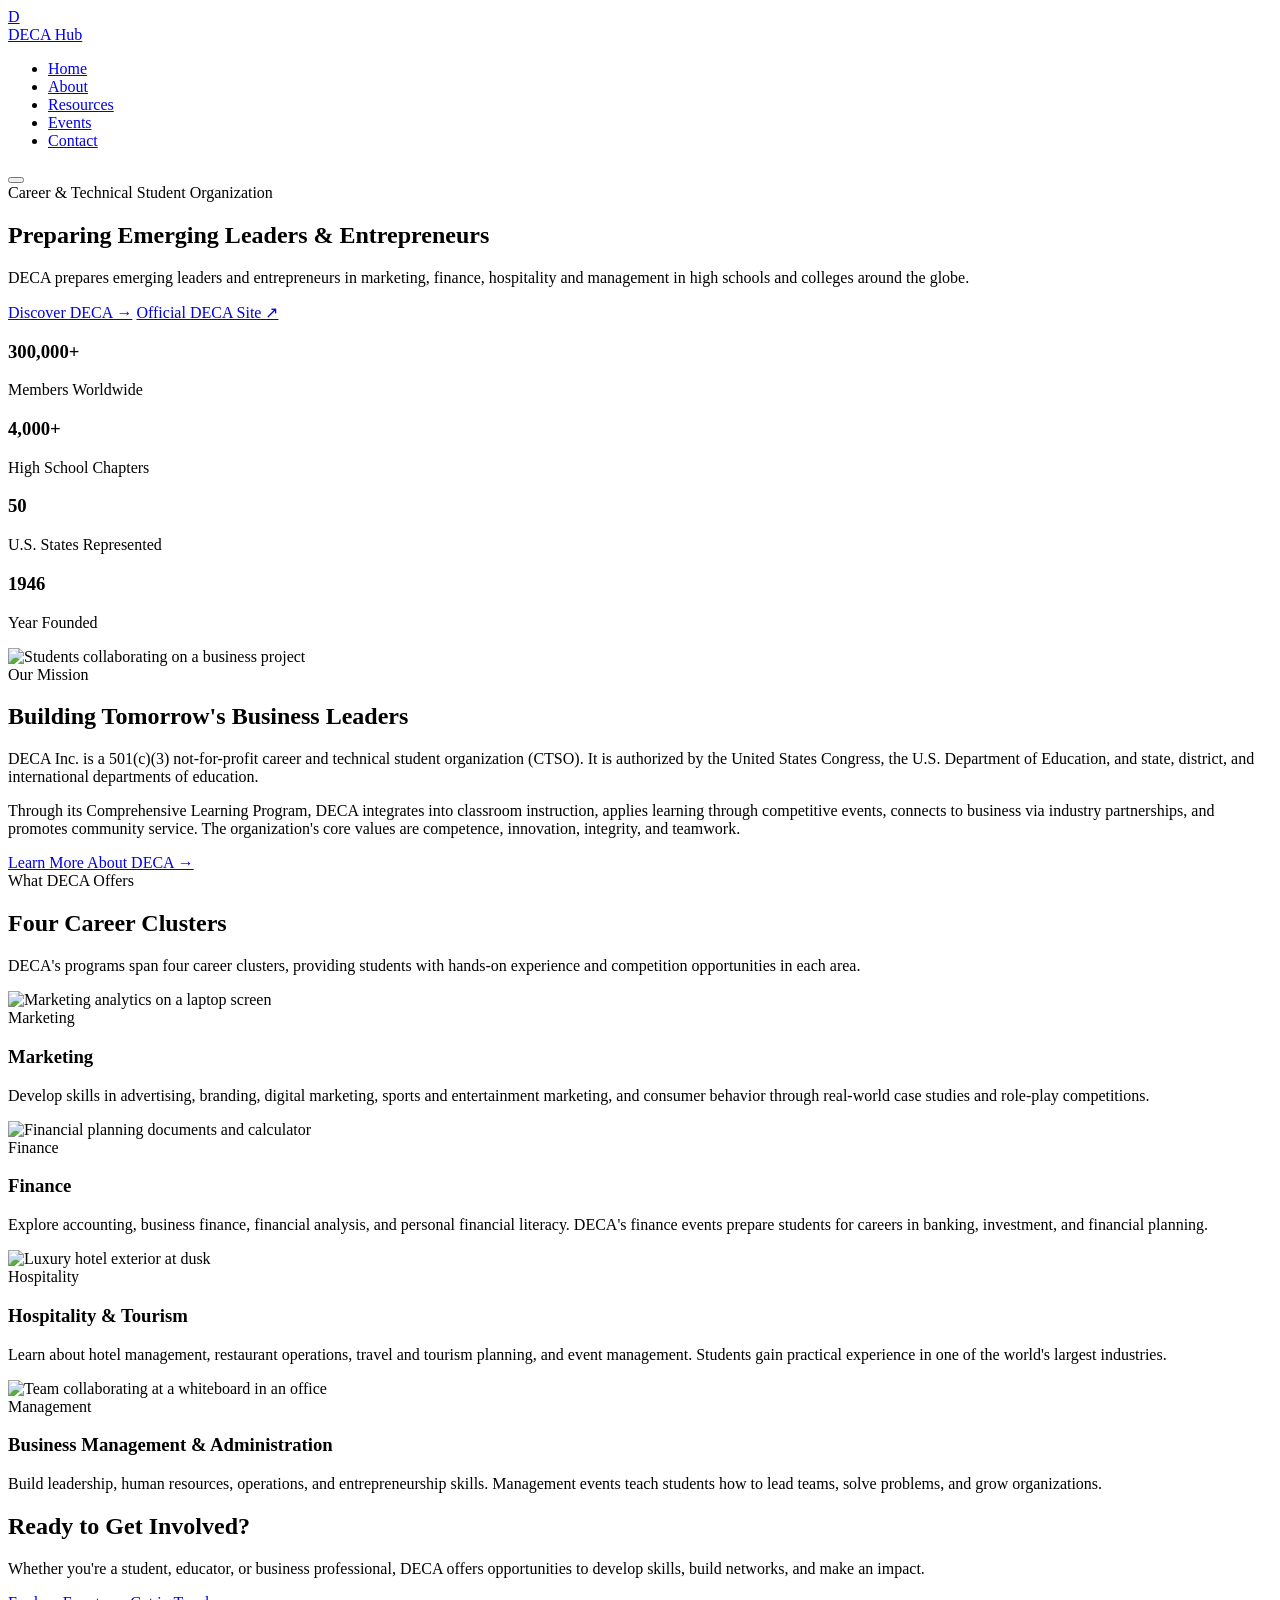
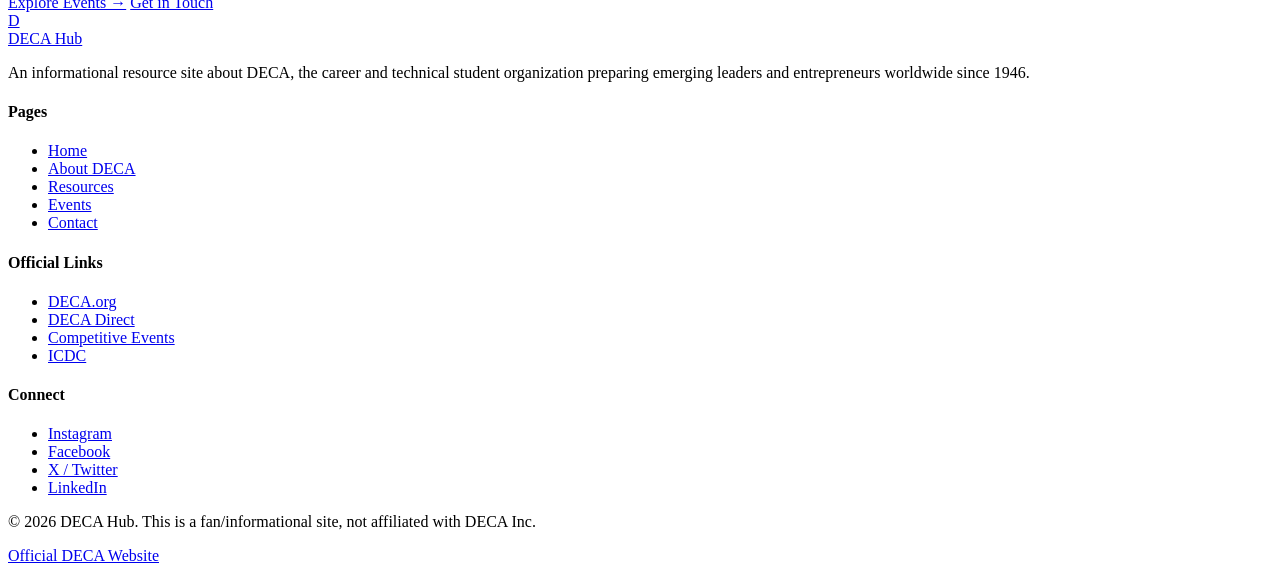
==== index.html @ f46edb09 "Add files via upload" ====
<!DOCTYPE html>
<html lang="en">
<head>
  <meta charset="UTF-8" />
  <meta name="viewport" content="width=device-width, initial-scale=1.0" />
  <title>DECA Hub — Preparing Future Leaders &amp; Entrepreneurs</title>
  <meta name="description" content="DECA prepares emerging leaders and entrepreneurs in marketing, finance, hospitality and management in high schools and colleges around the globe." />
  <link rel="preconnect" href="https://fonts.googleapis.com" />
  <link rel="preconnect" href="https://fonts.gstatic.com" crossorigin />
  <link href="https://fonts.googleapis.com/css2?family=DM+Sans:wght@400;500;600;700&family=DM+Serif+Display&display=swap" rel="stylesheet" />
  <link rel="stylesheet" href="css/style.css" />
</head>
<body>

  <!-- ======== NAVIGATION ======== -->
  <nav class="navbar" role="navigation" aria-label="Main navigation">
    <div class="container">
      <a href="index.html" class="nav-logo" aria-label="DECA Hub Home">
        <div class="diamond"><span>D</span></div>
        DECA Hub
      </a>
      <ul class="nav-links">
        <li><a href="index.html" class="active">Home</a></li>
        <li><a href="about.html">About</a></li>
        <li><a href="resources.html">Resources</a></li>
        <li><a href="events.html">Events</a></li>
        <li><a href="contact.html">Contact</a></li>
      </ul>
      <button class="hamburger" aria-label="Toggle menu" aria-expanded="false">
        <span></span><span></span><span></span>
      </button>
    </div>
  </nav>

  <!-- ======== HERO ======== -->
  <section class="hero">
    <!-- Background image: Business conference / students collaborating -->
    <!-- Source: https://images.unsplash.com/photo-1523580494863-6f3031224c94 — Unsplash, free to use -->
    <div class="hero-bg" style="background-image: url('https://images.unsplash.com/photo-1523580494863-6f3031224c94?auto=format&fit=crop&w=1600&q=80');"></div>
    <div class="hero-overlay"></div>
    <div class="container">
      <div class="hero-content">
        <span class="section-label">Career &amp; Technical Student Organization</span>
        <h1>Preparing Emerging Leaders &amp; Entrepreneurs</h1>
        <p>DECA prepares emerging leaders and entrepreneurs in marketing, finance, hospitality and management in high schools and colleges around the globe.</p>
        <div class="hero-buttons">
          <a href="about.html" class="btn btn-primary">Discover DECA →</a>
          <a href="https://www.deca.org" target="_blank" rel="noopener noreferrer" class="btn btn-outline">Official DECA Site ↗</a>
        </div>
      </div>
    </div>
    <div class="hero-diamond" aria-hidden="true"></div>
  </section>

  <!-- ======== STATS BAR ======== -->
  <section class="stats-bar" aria-label="DECA key statistics">
    <div class="container">
      <div class="stats-grid">
        <div class="stat-item fade-in">
          <h3>300,000+</h3>
          <p>Members Worldwide</p>
        </div>
        <div class="stat-item fade-in">
          <h3>4,000+</h3>
          <p>High School Chapters</p>
        </div>
        <div class="stat-item fade-in">
          <h3>50</h3>
          <p>U.S. States Represented</p>
        </div>
        <div class="stat-item fade-in">
          <h3>1946</h3>
          <p>Year Founded</p>
        </div>
      </div>
    </div>
  </section>

  <!-- ======== MISSION SECTION ======== -->
  <section class="section-padding">
    <div class="container">
      <div class="split-section fade-in">
        <!-- Source: https://images.unsplash.com/photo-1531482615713-2afd69097998 — Unsplash, free to use -->
        <img
          src="https://images.unsplash.com/photo-1531482615713-2afd69097998?auto=format&fit=crop&w=800&q=80"
          alt="Students collaborating on a business project"
          loading="lazy"
        />
        <div class="text-content">
          <span class="section-label">Our Mission</span>
          <h2>Building Tomorrow's Business Leaders</h2>
          <p>DECA Inc. is a 501(c)(3) not-for-profit career and technical student organization (CTSO). It is authorized by the United States Congress, the U.S. Department of Education, and state, district, and international departments of education.</p>
          <p>Through its Comprehensive Learning Program, DECA integrates into classroom instruction, applies learning through competitive events, connects to business via industry partnerships, and promotes community service. The organization's core values are competence, innovation, integrity, and teamwork.</p>
          <a href="about.html" class="btn btn-blue">Learn More About DECA →</a>
        </div>
      </div>
    </div>
  </section>

  <!-- ======== WHAT DECA OFFERS ======== -->
  <section class="section-padding" style="background: var(--off-white);">
    <div class="container">
      <span class="section-label">What DECA Offers</span>
      <h2 class="section-title">Four Career Clusters</h2>
      <p class="section-subtitle">DECA's programs span four career clusters, providing students with hands-on experience and competition opportunities in each area.</p>
      <div class="card-grid cols-2 fade-in">
        <div class="card">
          <!-- Source: https://images.unsplash.com/photo-1460925895917-afdab827c52f — Unsplash, free to use -->
          <img class="card-img" src="https://images.unsplash.com/photo-1460925895917-afdab827c52f?auto=format&fit=crop&w=700&q=80" alt="Marketing analytics on a laptop screen" loading="lazy" />
          <div class="card-body">
            <span class="card-tag">Marketing</span>
            <h3>Marketing</h3>
            <p>Develop skills in advertising, branding, digital marketing, sports and entertainment marketing, and consumer behavior through real-world case studies and role-play competitions.</p>
          </div>
        </div>
        <div class="card">
          <!-- Source: https://images.unsplash.com/photo-1554224155-6726b3ff858f — Unsplash, free to use -->
          <img class="card-img" src="https://images.unsplash.com/photo-1554224155-6726b3ff858f?auto=format&fit=crop&w=700&q=80" alt="Financial planning documents and calculator" loading="lazy" />
          <div class="card-body">
            <span class="card-tag">Finance</span>
            <h3>Finance</h3>
            <p>Explore accounting, business finance, financial analysis, and personal financial literacy. DECA's finance events prepare students for careers in banking, investment, and financial planning.</p>
          </div>
        </div>
        <div class="card">
          <!-- Source: https://images.unsplash.com/photo-1566073771259-6a8506099945 — Unsplash, free to use -->
          <img class="card-img" src="https://images.unsplash.com/photo-1566073771259-6a8506099945?auto=format&fit=crop&w=700&q=80" alt="Luxury hotel exterior at dusk" loading="lazy" />
          <div class="card-body">
            <span class="card-tag">Hospitality</span>
            <h3>Hospitality &amp; Tourism</h3>
            <p>Learn about hotel management, restaurant operations, travel and tourism planning, and event management. Students gain practical experience in one of the world's largest industries.</p>
          </div>
        </div>
        <div class="card">
          <!-- Source: https://images.unsplash.com/photo-1552664730-d307ca884978 — Unsplash, free to use -->
          <img class="card-img" src="https://images.unsplash.com/photo-1552664730-d307ca884978?auto=format&fit=crop&w=700&q=80" alt="Team collaborating at a whiteboard in an office" loading="lazy" />
          <div class="card-body">
            <span class="card-tag">Management</span>
            <h3>Business Management &amp; Administration</h3>
            <p>Build leadership, human resources, operations, and entrepreneurship skills. Management events teach students how to lead teams, solve problems, and grow organizations.</p>
          </div>
        </div>
      </div>
    </div>
  </section>

  <!-- ======== CTA ======== -->
  <section class="cta-section section-padding">
    <div class="container">
      <h2>Ready to Get Involved?</h2>
      <p>Whether you're a student, educator, or business professional, DECA offers opportunities to develop skills, build networks, and make an impact.</p>
      <div class="hero-buttons" style="justify-content: center;">
        <a href="events.html" class="btn btn-primary">Explore Events →</a>
        <a href="contact.html" class="btn btn-outline">Get in Touch</a>
      </div>
    </div>
  </section>

  <!-- ======== FOOTER ======== -->
  <footer class="footer">
    <div class="container">
      <div class="footer-grid">
        <div class="footer-brand">
          <a href="index.html" class="nav-logo">
            <div class="diamond"><span>D</span></div>
            DECA Hub
          </a>
          <p>An informational resource site about DECA, the career and technical student organization preparing emerging leaders and entrepreneurs worldwide since 1946.</p>
        </div>
        <div>
          <h4>Pages</h4>
          <ul>
            <li><a href="index.html">Home</a></li>
            <li><a href="about.html">About DECA</a></li>
            <li><a href="resources.html">Resources</a></li>
            <li><a href="events.html">Events</a></li>
            <li><a href="contact.html">Contact</a></li>
          </ul>
        </div>
        <div>
          <h4>Official Links</h4>
          <ul>
            <li><a href="https://www.deca.org" target="_blank" rel="noopener noreferrer">DECA.org</a></li>
            <li><a href="https://www.decadirect.org" target="_blank" rel="noopener noreferrer">DECA Direct</a></li>
            <li><a href="https://www.deca.org/compete" target="_blank" rel="noopener noreferrer">Competitive Events</a></li>
            <li><a href="https://www.deca.org/conferences/icdc" target="_blank" rel="noopener noreferrer">ICDC</a></li>
          </ul>
        </div>
        <div>
          <h4>Connect</h4>
          <ul>
            <li><a href="https://www.instagram.com/decainc/" target="_blank" rel="noopener noreferrer">Instagram</a></li>
            <li><a href="https://www.facebook.com/decainc" target="_blank" rel="noopener noreferrer">Facebook</a></li>
            <li><a href="https://twitter.com/DECAInc" target="_blank" rel="noopener noreferrer">X / Twitter</a></li>
            <li><a href="https://www.linkedin.com/company/deca-inc-/" target="_blank" rel="noopener noreferrer">LinkedIn</a></li>
          </ul>
        </div>
      </div>
      <div class="footer-bottom">
        <p>&copy; 2026 DECA Hub. This is a fan/informational site, not affiliated with DECA Inc.</p>
        <div class="footer-bottom-links">
          <a href="https://www.deca.org" target="_blank" rel="noopener noreferrer">Official DECA Website</a>
        </div>
      </div>
    </div>
  </footer>

  <script src="js/main.js"></script>
</body>
</html>
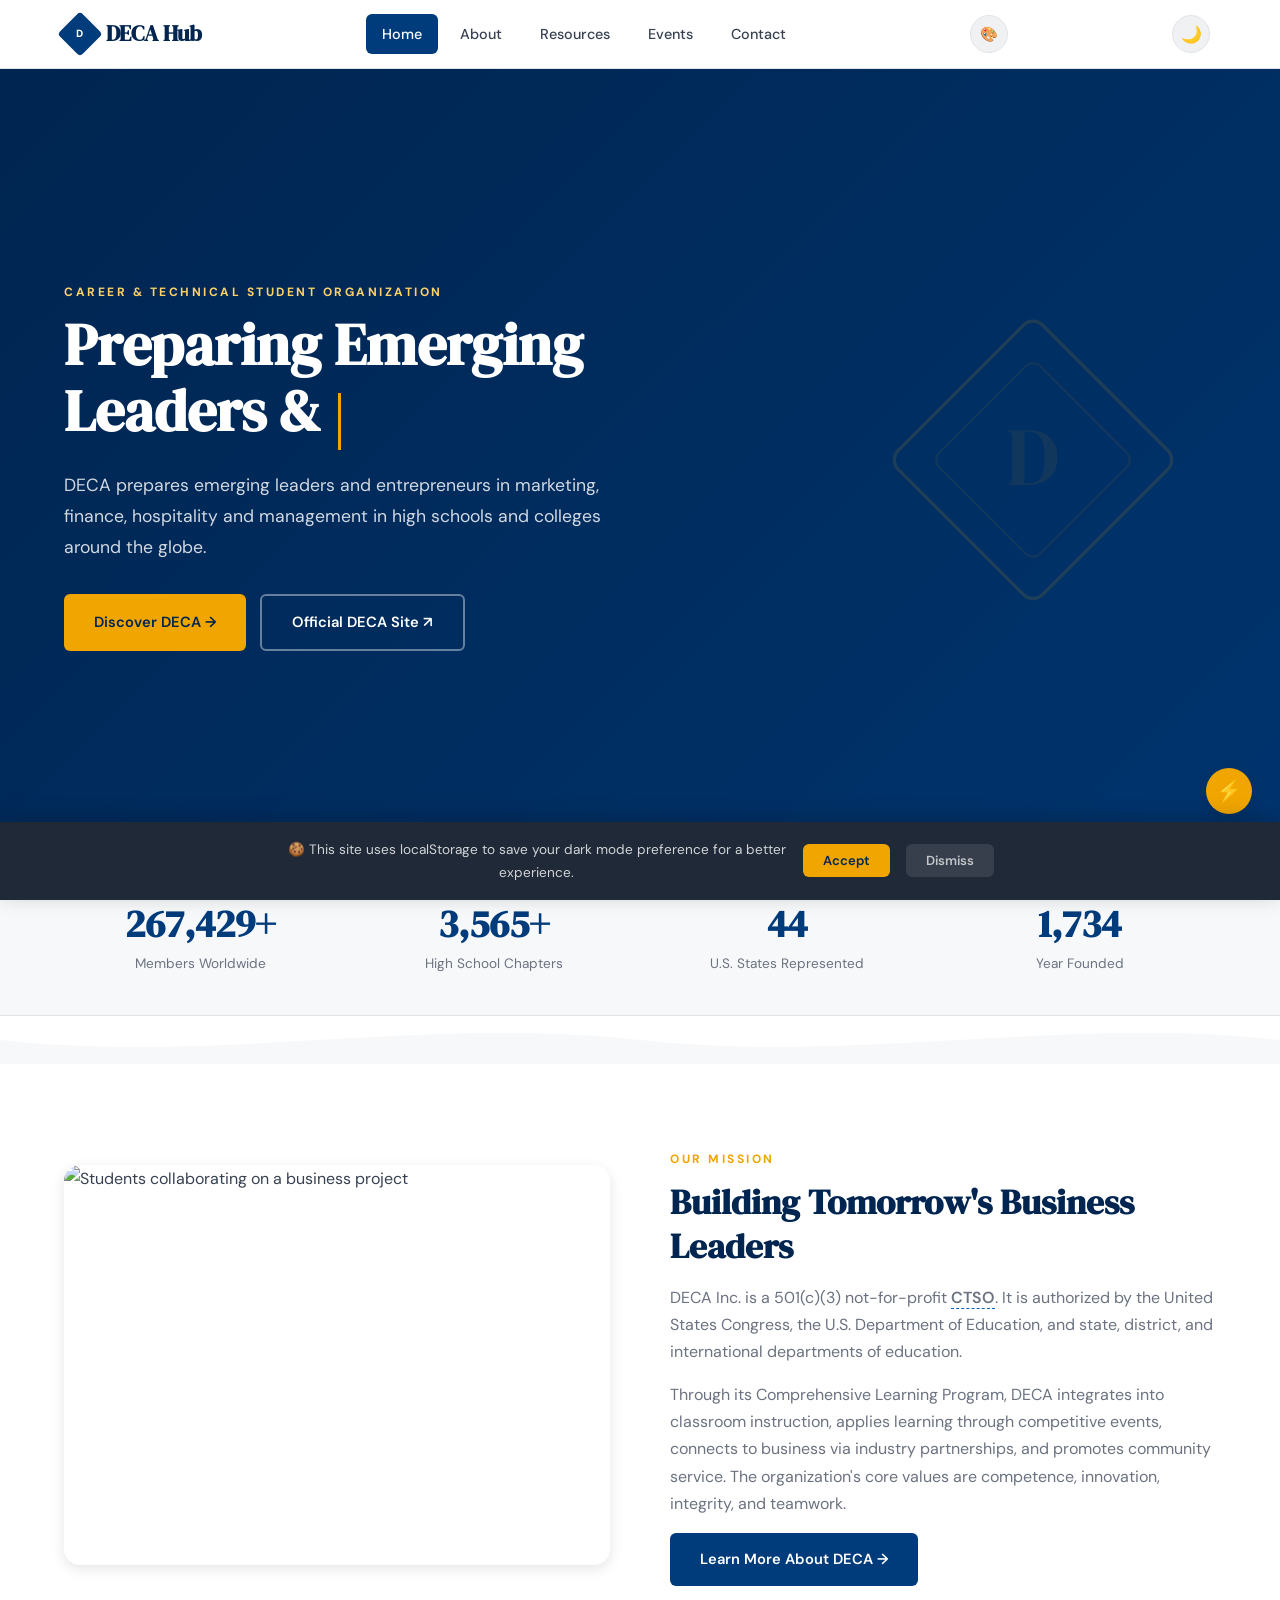
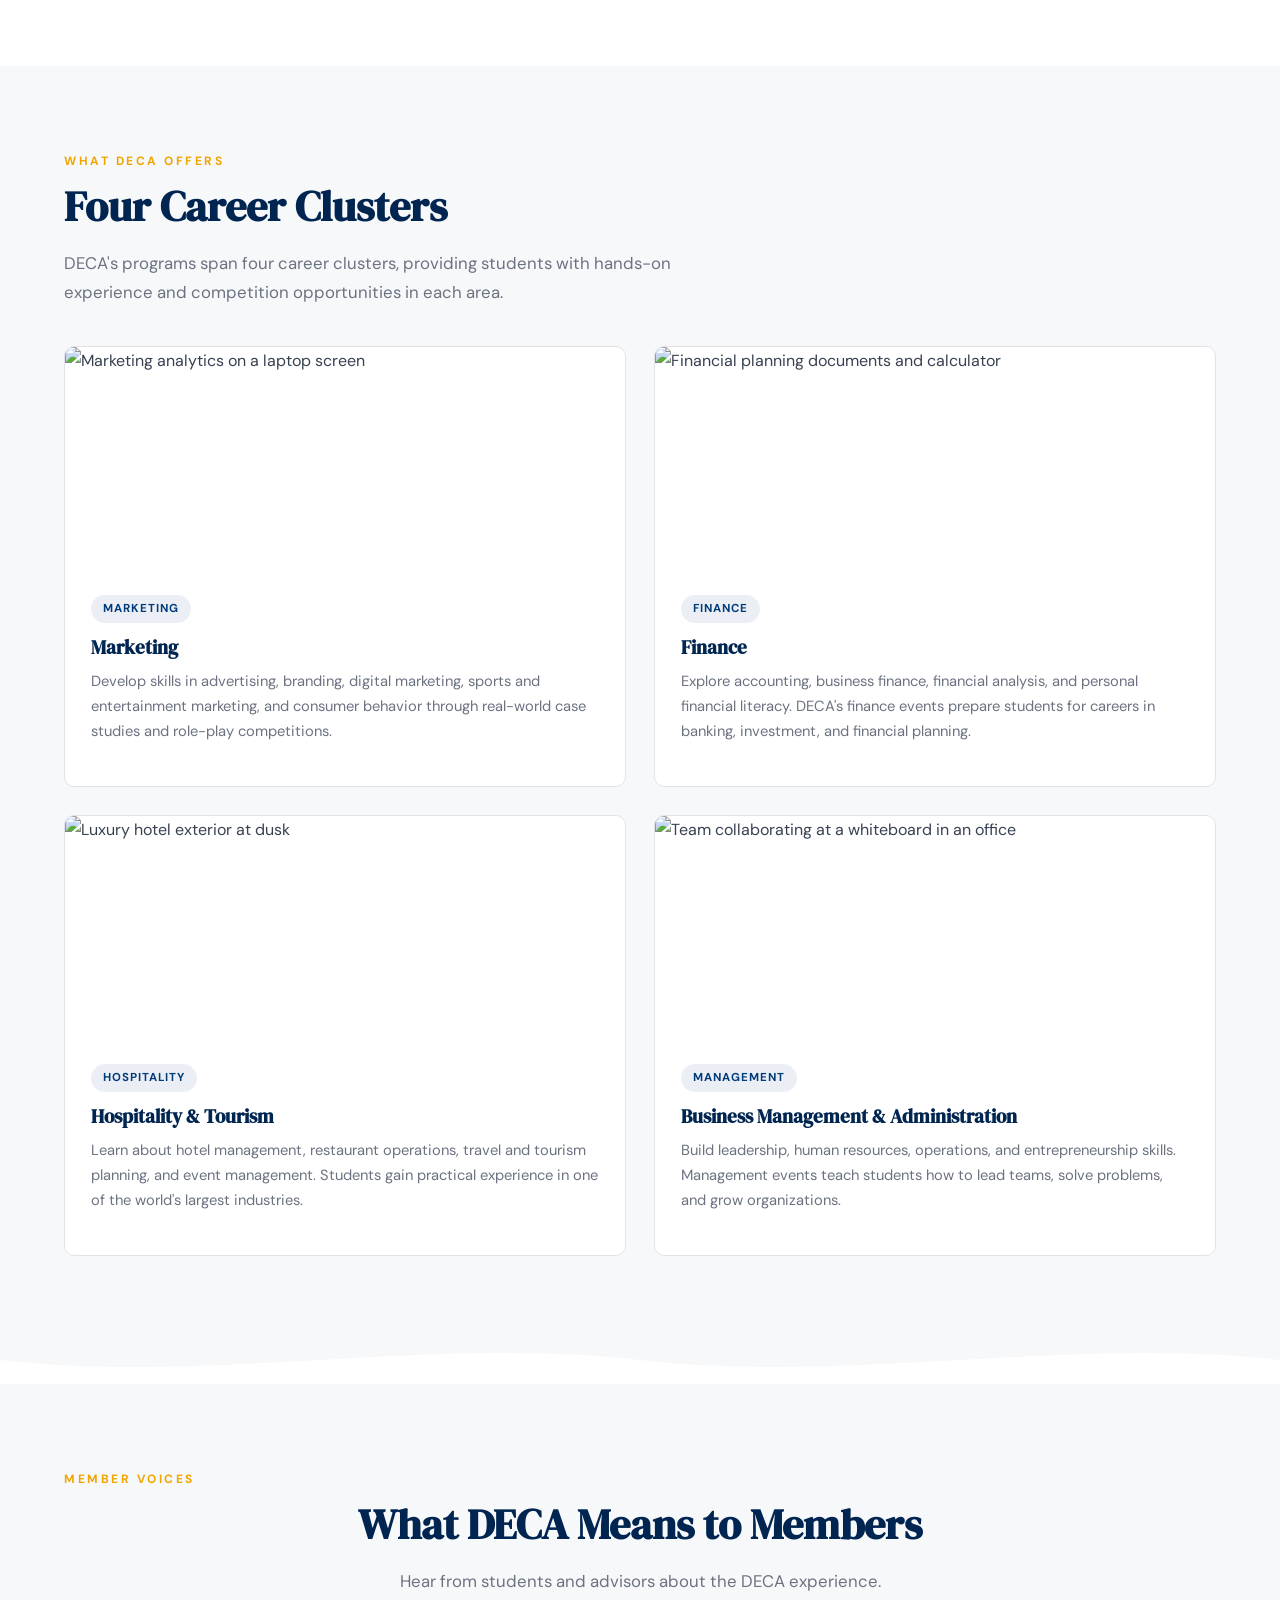
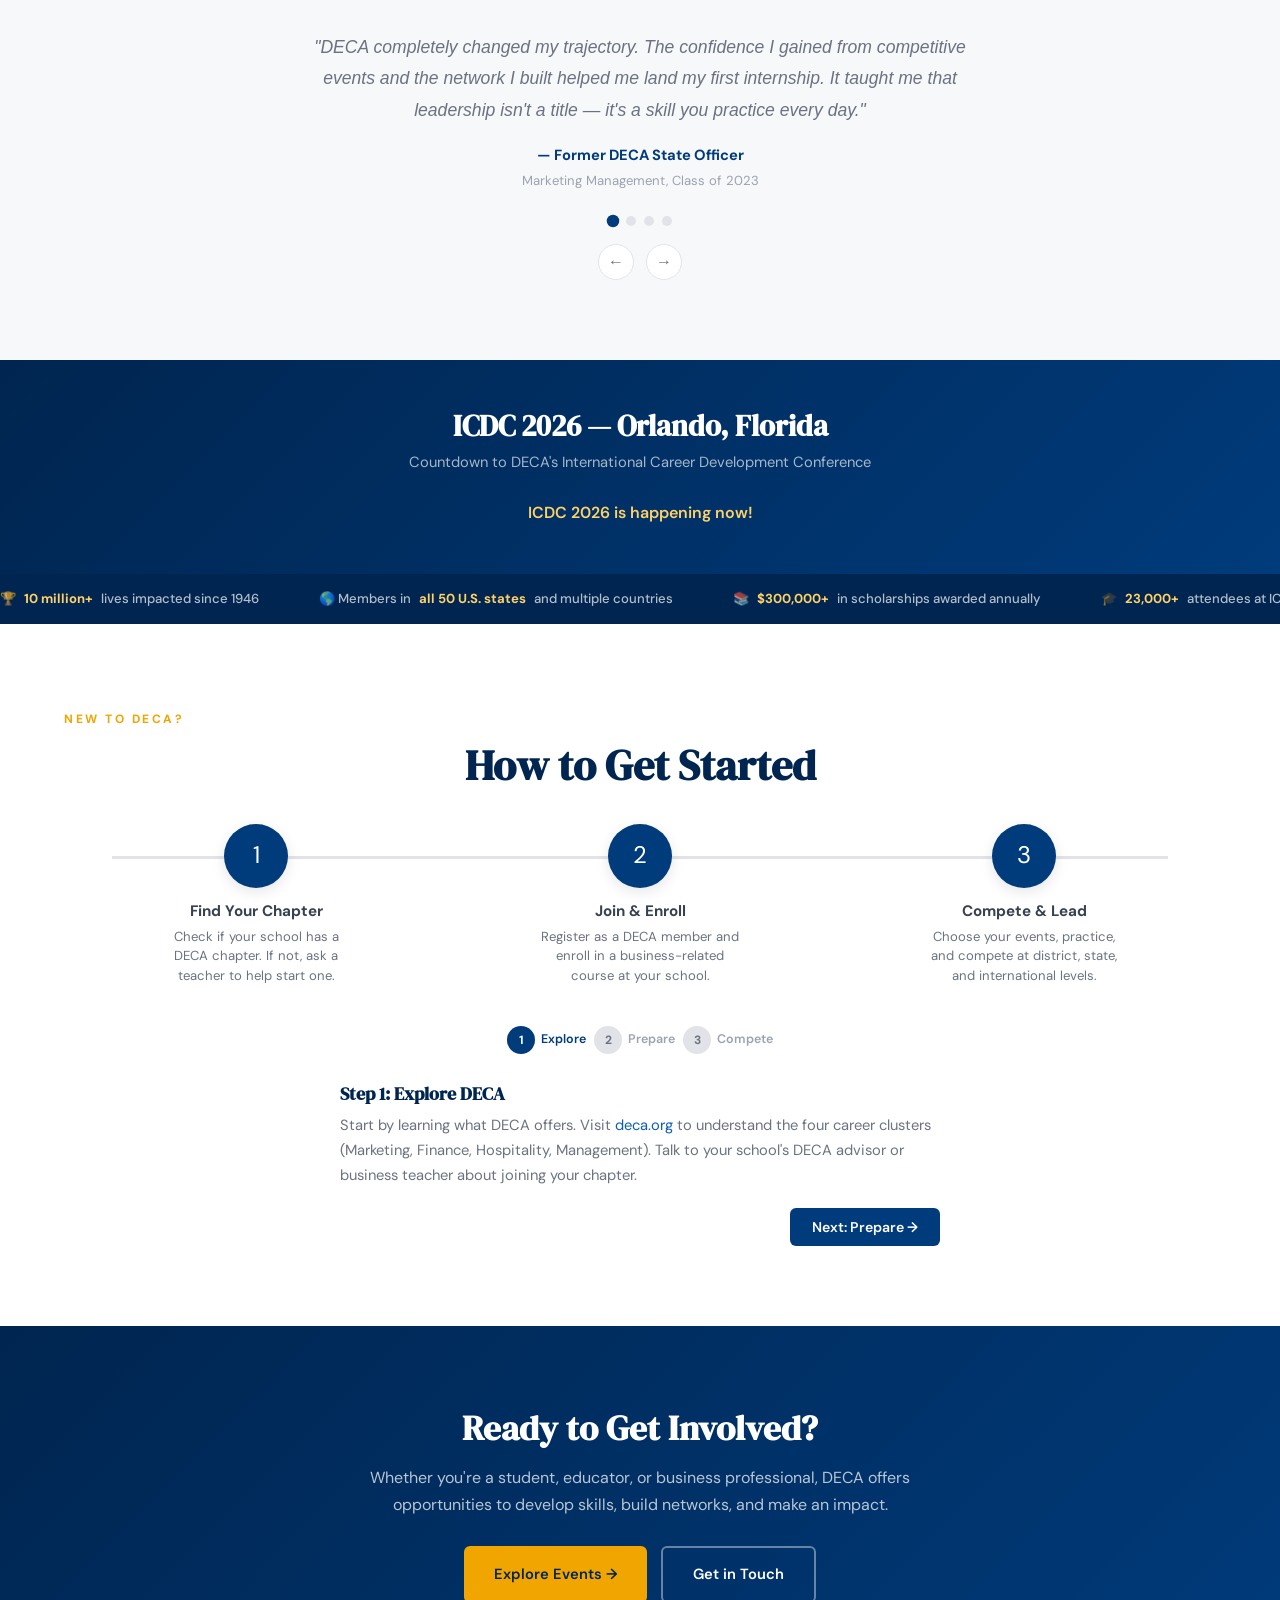
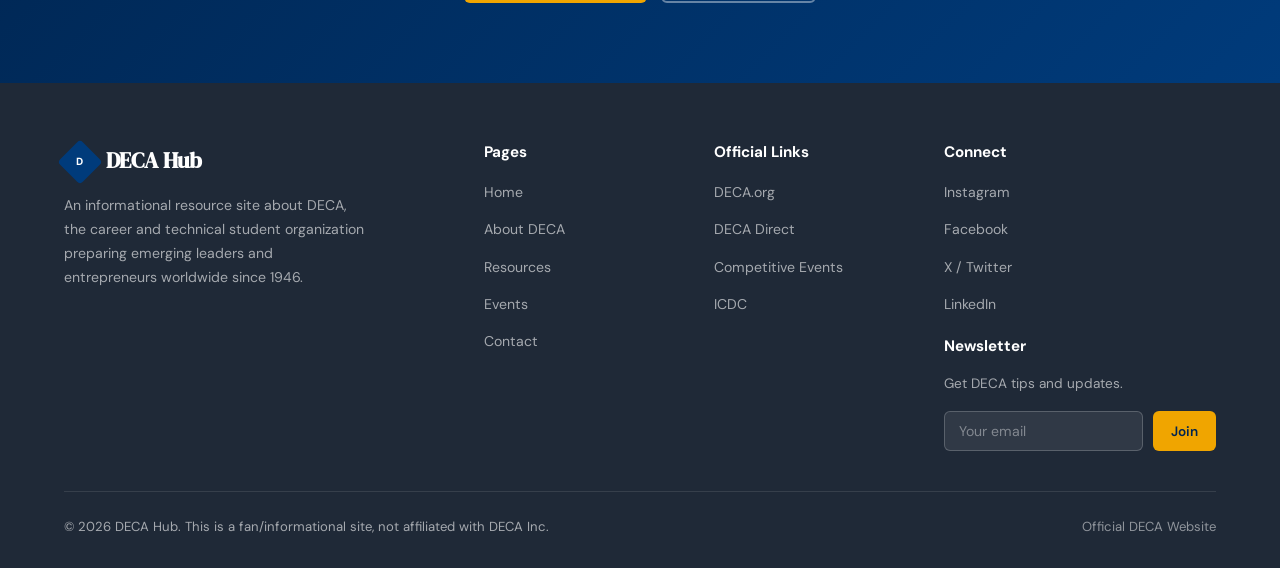
==== commit c36f6aae: "Add files via upload" ====
--- a/index.html
+++ b/index.html
@@ -5,12 +5,29 @@
   <meta name="viewport" content="width=device-width, initial-scale=1.0" />
   <title>DECA Hub — Preparing Future Leaders &amp; Entrepreneurs</title>
   <meta name="description" content="DECA prepares emerging leaders and entrepreneurs in marketing, finance, hospitality and management in high schools and colleges around the globe." />
+  <meta property="og:title" content="DECA Hub — Preparing Future Leaders &amp; Entrepreneurs" />
+  <meta property="og:description" content="DECA prepares emerging leaders and entrepreneurs in marketing, finance, hospitality and management worldwide." />
+  <meta property="og:image" content="https://images.unsplash.com/photo-1523580494863-6f3031224c94?auto=format&fit=crop&w=1200&q=80" />
+  <meta property="og:type" content="website" />
+  <meta name="twitter:card" content="summary_large_image" />
+  <link rel="icon" type="image/svg+xml" href="favicon.svg" />
   <link rel="preconnect" href="https://fonts.googleapis.com" />
+  <link rel="icon" type="image/svg+xml" href="favicon.svg" />
   <link rel="preconnect" href="https://fonts.gstatic.com" crossorigin />
   <link href="https://fonts.googleapis.com/css2?family=DM+Sans:wght@400;500;600;700&family=DM+Serif+Display&display=swap" rel="stylesheet" />
-  <link rel="stylesheet" href="css/style.css" />
+  <link rel="stylesheet" href="style.css" />
 </head>
 <body>
+
+  <!-- Skip Navigation -->
+  <a href="#main-content" class="skip-nav">Skip to main content</a>
+
+  <!-- Page Loader -->
+  <div class="page-loader" aria-hidden="true"><div class="loader-diamond"></div></div>
+
+  <!-- Scroll Progress Bar -->
+  <div class="scroll-progress" aria-hidden="true"></div>
+
 
   <!-- ======== NAVIGATION ======== -->
   <nav class="navbar" role="navigation" aria-label="Main navigation">
@@ -26,6 +43,17 @@
         <li><a href="events.html">Events</a></li>
         <li><a href="contact.html">Contact</a></li>
       </ul>
+      <div class="theme-picker">
+        <button class="theme-picker-toggle" aria-label="Change accent color">🎨</button>
+        <div class="theme-picker-menu">
+          <button class="theme-swatch active" data-color="blue" style="background:#003B7B;" aria-label="Blue theme"></button>
+          <button class="theme-swatch" data-color="teal" style="background:#0D6D6E;" aria-label="Teal theme"></button>
+          <button class="theme-swatch" data-color="purple" style="background:#5B21B6;" aria-label="Purple theme"></button>
+          <button class="theme-swatch" data-color="red" style="background:#991B1B;" aria-label="Red theme"></button>
+          <button class="theme-swatch" data-color="green" style="background:#166534;" aria-label="Green theme"></button>
+        </div>
+      </div>
+      <button class="dark-toggle" aria-label="Toggle dark mode">🌙</button>
       <button class="hamburger" aria-label="Toggle menu" aria-expanded="false">
         <span></span><span></span><span></span>
       </button>
@@ -33,7 +61,7 @@
   </nav>
 
   <!-- ======== HERO ======== -->
-  <section class="hero">
+  <section class="hero parallax page-transition" id="main-content">
     <!-- Background image: Business conference / students collaborating -->
     <!-- Source: https://images.unsplash.com/photo-1523580494863-6f3031224c94 — Unsplash, free to use -->
     <div class="hero-bg" style="background-image: url('https://images.unsplash.com/photo-1523580494863-6f3031224c94?auto=format&fit=crop&w=1600&q=80');"></div>
@@ -41,7 +69,7 @@
     <div class="container">
       <div class="hero-content">
         <span class="section-label">Career &amp; Technical Student Organization</span>
-        <h1>Preparing Emerging Leaders &amp; Entrepreneurs</h1>
+        <h1><span class="typing-text" data-text="Preparing Emerging Leaders &amp; Entrepreneurs" style="visibility:hidden;">Preparing Emerging Leaders &amp; Entrepreneurs</span><span class="typing-cursor"></span></h1>
         <p>DECA prepares emerging leaders and entrepreneurs in marketing, finance, hospitality and management in high schools and colleges around the globe.</p>
         <div class="hero-buttons">
           <a href="about.html" class="btn btn-primary">Discover DECA →</a>
@@ -49,7 +77,13 @@
         </div>
       </div>
     </div>
-    <div class="hero-diamond" aria-hidden="true"></div>
+    <div class="hero-diamond-svg" aria-hidden="true">
+      <svg viewBox="0 0 200 200" xmlns="http://www.w3.org/2000/svg">
+        <rect class="diamond-outer" x="40" y="40" width="120" height="120" rx="8" transform="rotate(45 100 100)" />
+        <rect class="diamond-inner" x="58" y="58" width="84" height="84" rx="6" transform="rotate(45 100 100)" />
+        <text class="diamond-text" x="100" y="115" text-anchor="middle">D</text>
+      </svg>
+    </div>
   </section>
 
   <!-- ======== STATS BAR ======== -->
@@ -76,8 +110,13 @@
     </div>
   </section>
 
+  <!-- Wave Divider -->
+  <div class="wave-divider" aria-hidden="true">
+    <svg viewBox="0 0 1200 48" preserveAspectRatio="none"><path d="M0,24 C200,48 400,0 600,24 C800,48 1000,0 1200,24 L1200,48 L0,48 Z"></path></svg>
+  </div>
+
   <!-- ======== MISSION SECTION ======== -->
-  <section class="section-padding">
+  <section class="section-padding" id="mission-section">
     <div class="container">
       <div class="split-section fade-in">
         <!-- Source: https://images.unsplash.com/photo-1531482615713-2afd69097998 — Unsplash, free to use -->
@@ -89,7 +128,7 @@
         <div class="text-content">
           <span class="section-label">Our Mission</span>
           <h2>Building Tomorrow's Business Leaders</h2>
-          <p>DECA Inc. is a 501(c)(3) not-for-profit career and technical student organization (CTSO). It is authorized by the United States Congress, the U.S. Department of Education, and state, district, and international departments of education.</p>
+          <p>DECA Inc. is a 501(c)(3) not-for-profit <span class="tooltip-trigger">CTSO<span class="tooltip-box">Career and Technical Student Organization — a national student group focused on career-readiness education</span></span>. It is authorized by the United States Congress, the U.S. Department of Education, and state, district, and international departments of education.</p>
           <p>Through its Comprehensive Learning Program, DECA integrates into classroom instruction, applies learning through competitive events, connects to business via industry partnerships, and promotes community service. The organization's core values are competence, innovation, integrity, and teamwork.</p>
           <a href="about.html" class="btn btn-blue">Learn More About DECA →</a>
         </div>
@@ -98,15 +137,15 @@
   </section>
 
   <!-- ======== WHAT DECA OFFERS ======== -->
-  <section class="section-padding" style="background: var(--off-white);">
+  <section class="section-padding" style="background: var(--off-white);" id="clusters-section">
     <div class="container">
       <span class="section-label">What DECA Offers</span>
       <h2 class="section-title">Four Career Clusters</h2>
       <p class="section-subtitle">DECA's programs span four career clusters, providing students with hands-on experience and competition opportunities in each area.</p>
-      <div class="card-grid cols-2 fade-in">
+      <div class="card-grid cols-2 fade-in stagger-in">
         <div class="card">
           <!-- Source: https://images.unsplash.com/photo-1460925895917-afdab827c52f — Unsplash, free to use -->
-          <img class="card-img" src="https://images.unsplash.com/photo-1460925895917-afdab827c52f?auto=format&fit=crop&w=700&q=80" alt="Marketing analytics on a laptop screen" loading="lazy" />
+          <img class="card-img lazy" data-src="https://images.unsplash.com/photo-1460925895917-afdab827c52f?auto=format&fit=crop&w=700&q=80" src="data:image/svg+xml,%3Csvg xmlns=%27http://www.w3.org/2000/svg%27 viewBox=%270 0 700 440%27%3E%3Crect fill=%27%23E1E3E8%27 width=%27700%27 height=%27440%27/%3E%3C/svg%3E" alt="Marketing analytics on a laptop screen" loading="lazy" />
           <div class="card-body">
             <span class="card-tag">Marketing</span>
             <h3>Marketing</h3>
@@ -115,7 +154,7 @@
         </div>
         <div class="card">
           <!-- Source: https://images.unsplash.com/photo-1554224155-6726b3ff858f — Unsplash, free to use -->
-          <img class="card-img" src="https://images.unsplash.com/photo-1554224155-6726b3ff858f?auto=format&fit=crop&w=700&q=80" alt="Financial planning documents and calculator" loading="lazy" />
+          <img class="card-img lazy" data-src="https://images.unsplash.com/photo-1554224155-6726b3ff858f?auto=format&fit=crop&w=700&q=80" src="data:image/svg+xml,%3Csvg xmlns=%27http://www.w3.org/2000/svg%27 viewBox=%270 0 700 440%27%3E%3Crect fill=%27%23E1E3E8%27 width=%27700%27 height=%27440%27/%3E%3C/svg%3E" alt="Financial planning documents and calculator" loading="lazy" />
           <div class="card-body">
             <span class="card-tag">Finance</span>
             <h3>Finance</h3>
@@ -124,7 +163,7 @@
         </div>
         <div class="card">
           <!-- Source: https://images.unsplash.com/photo-1566073771259-6a8506099945 — Unsplash, free to use -->
-          <img class="card-img" src="https://images.unsplash.com/photo-1566073771259-6a8506099945?auto=format&fit=crop&w=700&q=80" alt="Luxury hotel exterior at dusk" loading="lazy" />
+          <img class="card-img lazy" data-src="https://images.unsplash.com/photo-1566073771259-6a8506099945?auto=format&fit=crop&w=700&q=80" src="data:image/svg+xml,%3Csvg xmlns=%27http://www.w3.org/2000/svg%27 viewBox=%270 0 700 440%27%3E%3Crect fill=%27%23E1E3E8%27 width=%27700%27 height=%27440%27/%3E%3C/svg%3E" alt="Luxury hotel exterior at dusk" loading="lazy" />
           <div class="card-body">
             <span class="card-tag">Hospitality</span>
             <h3>Hospitality &amp; Tourism</h3>
@@ -133,11 +172,147 @@
         </div>
         <div class="card">
           <!-- Source: https://images.unsplash.com/photo-1552664730-d307ca884978 — Unsplash, free to use -->
-          <img class="card-img" src="https://images.unsplash.com/photo-1552664730-d307ca884978?auto=format&fit=crop&w=700&q=80" alt="Team collaborating at a whiteboard in an office" loading="lazy" />
+          <img class="card-img lazy" data-src="https://images.unsplash.com/photo-1552664730-d307ca884978?auto=format&fit=crop&w=700&q=80" src="data:image/svg+xml,%3Csvg xmlns=%27http://www.w3.org/2000/svg%27 viewBox=%270 0 700 440%27%3E%3Crect fill=%27%23E1E3E8%27 width=%27700%27 height=%27440%27/%3E%3C/svg%3E" alt="Team collaborating at a whiteboard in an office" loading="lazy" />
           <div class="card-body">
             <span class="card-tag">Management</span>
             <h3>Business Management &amp; Administration</h3>
             <p>Build leadership, human resources, operations, and entrepreneurship skills. Management events teach students how to lead teams, solve problems, and grow organizations.</p>
+          </div>
+        </div>
+      </div>
+    </div>
+  </section>
+
+  <!-- Wave Divider -->
+  <div class="wave-divider flip" aria-hidden="true">
+    <svg viewBox="0 0 1200 48" preserveAspectRatio="none"><path d="M0,24 C200,48 400,0 600,24 C800,48 1000,0 1200,24 L1200,48 L0,48 Z"></path></svg>
+  </div>
+
+  <!-- ======== TESTIMONIALS CAROUSEL ======== -->
+  <section class="testimonial-section section-padding" id="testimonials-section">
+    <div class="container">
+      <span class="section-label">Member Voices</span>
+      <h2 class="section-title" style="text-align:center;">What DECA Means to Members</h2>
+      <p class="section-subtitle" style="text-align:center; margin: 0 auto 36px;">Hear from students and advisors about the DECA experience.</p>
+
+      <div class="testimonial-carousel">
+        <div class="testimonial-slide active">
+          <p class="testimonial-quote">"DECA completely changed my trajectory. The confidence I gained from competitive events and the network I built helped me land my first internship. It taught me that leadership isn't a title — it's a skill you practice every day."</p>
+          <p class="testimonial-author">— Former DECA State Officer</p>
+          <p class="testimonial-role">Marketing Management, Class of 2023</p>
+        </div>
+        <div class="testimonial-slide">
+          <p class="testimonial-quote">"As an advisor, I've watched shy freshmen transform into confident speakers who can walk into a room and command attention. DECA gives students real-world skills that no textbook can replicate."</p>
+          <p class="testimonial-author">— DECA Chapter Advisor</p>
+          <p class="testimonial-role">15 Years of Advising</p>
+        </div>
+        <div class="testimonial-slide">
+          <p class="testimonial-quote">"The Team Decision Making event taught me how to think on my feet and collaborate under pressure. Those skills have been invaluable in my career in finance. DECA was the best decision I made in high school."</p>
+          <p class="testimonial-author">— DECA Alumni</p>
+          <p class="testimonial-role">ICDC Finalist, Financial Consulting</p>
+        </div>
+        <div class="testimonial-slide">
+          <p class="testimonial-quote">"DECA is more than competitions — it's a community. From chapter meetings to ICDC, I made lifelong friends who share my passion for business and entrepreneurship."</p>
+          <p class="testimonial-author">— Collegiate DECA Member</p>
+          <p class="testimonial-role">Entrepreneurship, University Chapter</p>
+        </div>
+
+        <div class="carousel-dots">
+          <button class="carousel-dot active" aria-label="Slide 1"></button>
+          <button class="carousel-dot" aria-label="Slide 2"></button>
+          <button class="carousel-dot" aria-label="Slide 3"></button>
+          <button class="carousel-dot" aria-label="Slide 4"></button>
+        </div>
+        <div class="carousel-nav">
+          <button class="carousel-btn carousel-prev" aria-label="Previous testimonial">←</button>
+          <button class="carousel-btn carousel-next" aria-label="Next testimonial">→</button>
+        </div>
+      </div>
+    </div>
+  </section>
+
+  <!-- ======== ICDC COUNTDOWN ======== -->
+  <section class="countdown-section" aria-label="ICDC Countdown">
+    <div class="container">
+      <h2>ICDC 2026 — Orlando, Florida</h2>
+      <p class="countdown-sub">Countdown to DECA's International Career Development Conference</p>
+      <div class="countdown-grid" id="icdc-countdown"></div>
+    </div>
+  </section>
+
+  <!-- ======== SOCIAL PROOF TICKER ======== -->
+  <section class="ticker-section" aria-label="DECA achievements">
+    <div class="ticker-track">
+      <span class="ticker-item">🏆 <strong>10 million+</strong> lives impacted since 1946</span>
+      <span class="ticker-item">🌎 Members in <strong>all 50 U.S. states</strong> and multiple countries</span>
+      <span class="ticker-item">📚 <strong>$300,000+</strong> in scholarships awarded annually</span>
+      <span class="ticker-item">🎓 <strong>23,000+</strong> attendees at ICDC each year</span>
+      <span class="ticker-item">💼 <strong>60+</strong> corporate and university partners</span>
+      <span class="ticker-item">🏫 <strong>4,000+</strong> high school chapters worldwide</span>
+      <span class="ticker-item">🏆 <strong>10 million+</strong> lives impacted since 1946</span>
+      <span class="ticker-item">🌎 Members in <strong>all 50 U.S. states</strong> and multiple countries</span>
+      <span class="ticker-item">📚 <strong>$300,000+</strong> in scholarships awarded annually</span>
+      <span class="ticker-item">🎓 <strong>23,000+</strong> attendees at ICDC each year</span>
+      <span class="ticker-item">💼 <strong>60+</strong> corporate and university partners</span>
+      <span class="ticker-item">🏫 <strong>4,000+</strong> high school chapters worldwide</span>
+    </div>
+  </section>
+
+  <!-- ======== HOW TO GET STARTED ======== -->
+  <section class="section-padding" id="get-started">
+    <div class="container">
+      <span class="section-label">New to DECA?</span>
+      <h2 class="section-title" style="text-align:center;">How to Get Started</h2>
+
+      <!-- 3-Step Visual -->
+      <div class="stepper fade-in">
+        <div class="step">
+          <div class="step-circle">1</div>
+          <h4>Find Your Chapter</h4>
+          <p>Check if your school has a DECA chapter. If not, ask a teacher to help start one.</p>
+        </div>
+        <div class="step">
+          <div class="step-circle">2</div>
+          <h4>Join &amp; Enroll</h4>
+          <p>Register as a DECA member and enroll in a business-related course at your school.</p>
+        </div>
+        <div class="step">
+          <div class="step-circle">3</div>
+          <h4>Compete &amp; Lead</h4>
+          <p>Choose your events, practice, and compete at district, state, and international levels.</p>
+        </div>
+      </div>
+
+      <!-- Detailed Wizard -->
+      <div class="wizard fade-in" style="margin-top: 40px;">
+        <div class="wizard-steps">
+          <div class="wizard-step-indicator active"><span class="wizard-step-num">1</span> Explore</div>
+          <div class="wizard-step-indicator"><span class="wizard-step-num">2</span> Prepare</div>
+          <div class="wizard-step-indicator"><span class="wizard-step-num">3</span> Compete</div>
+        </div>
+
+        <div class="wizard-panel active">
+          <h3>Step 1: Explore DECA</h3>
+          <p>Start by learning what DECA offers. Visit <a href="https://www.deca.org" target="_blank" rel="noopener noreferrer">deca.org</a> to understand the four career clusters (Marketing, Finance, Hospitality, Management). Talk to your school's DECA advisor or business teacher about joining your chapter.</p>
+          <div class="wizard-nav">
+            <span></span>
+            <button class="wizard-btn wizard-btn-next">Next: Prepare →</button>
+          </div>
+        </div>
+        <div class="wizard-panel">
+          <h3>Step 2: Prepare for Competition</h3>
+          <p>Choose a competitive event that matches your interests and strengths. Read the <a href="https://issuu.com/decainc/docs/deca_guide_2025-2026" target="_blank" rel="noopener noreferrer">DECA Guide</a> for your event's format and rubrics. Practice role-plays with classmates, study for cluster exams, and attend chapter meetings for preparation tips.</p>
+          <div class="wizard-nav">
+            <button class="wizard-btn wizard-btn-prev">← Back</button>
+            <button class="wizard-btn wizard-btn-next">Next: Compete →</button>
+          </div>
+        </div>
+        <div class="wizard-panel">
+          <h3>Step 3: Compete &amp; Grow</h3>
+          <p>Start at your district or state conference. Top performers advance to the International Career Development Conference (ICDC). Even if you don't advance, DECA develops leadership, public speaking, and business skills that benefit your career for life. Get involved in chapter activities, community service, and the Emerging Leader Series!</p>
+          <div class="wizard-nav">
+            <button class="wizard-btn wizard-btn-prev">← Back</button>
+            <a href="events.html" class="wizard-btn wizard-btn-next" style="text-decoration:none;">Explore Events →</a>
           </div>
         </div>
       </div>
@@ -194,6 +369,10 @@
             <li><a href="https://twitter.com/DECAInc" target="_blank" rel="noopener noreferrer">X / Twitter</a></li>
             <li><a href="https://www.linkedin.com/company/deca-inc-/" target="_blank" rel="noopener noreferrer">LinkedIn</a></li>
           </ul>
+          <h4 style="margin-top: 20px;">Newsletter</h4>
+          <p style="font-size:0.85rem;">Get DECA tips and updates.</p>
+          <form class="newsletter-form"><input type="email" placeholder="Your email" aria-label="Email for newsletter" /><button type="submit">Join</button></form>
+          <div class="newsletter-msg"></div>
         </div>
       </div>
       <div class="footer-bottom">
@@ -205,6 +384,57 @@
     </div>
   </footer>
 
-  <script src="js/main.js"></script>
+  <!-- Section Navigation Dots -->
+  <div class="section-dots" aria-label="Section navigation">
+    <button class="section-dot active" data-section="main-content"><span class="dot-label">Hero</span></button>
+    <button class="section-dot" data-section="mission-section"><span class="dot-label">Mission</span></button>
+    <button class="section-dot" data-section="clusters-section"><span class="dot-label">Clusters</span></button>
+    <button class="section-dot" data-section="testimonials-section"><span class="dot-label">Voices</span></button>
+  </div>
+
+  <!-- Keyboard Shortcuts Overlay -->
+  <div class="shortcuts-overlay" aria-hidden="true">
+    <div class="shortcuts-box">
+      <h3>⌨️ Keyboard Shortcuts</h3>
+      <div class="shortcut-row"><span class="shortcut-label">Go to Home</span><span class="shortcut-key">H</span></div>
+      <div class="shortcut-row"><span class="shortcut-label">Go to About</span><span class="shortcut-key">A</span></div>
+      <div class="shortcut-row"><span class="shortcut-label">Go to Resources</span><span class="shortcut-key">R</span></div>
+      <div class="shortcut-row"><span class="shortcut-label">Go to Events</span><span class="shortcut-key">E</span></div>
+      <div class="shortcut-row"><span class="shortcut-label">Go to Contact</span><span class="shortcut-key">C</span></div>
+      <div class="shortcut-row"><span class="shortcut-label">Toggle Dark Mode</span><span class="shortcut-key">D</span></div>
+      <div class="shortcut-row"><span class="shortcut-label">Scroll to Top</span><span class="shortcut-key">T</span></div>
+      <div class="shortcut-row"><span class="shortcut-label">Show Shortcuts</span><span class="shortcut-key">?</span></div>
+    </div>
+  </div>
+
+  <!-- Toast Container -->
+  <div class="toast-container"></div>
+
+  <!-- Image Lightbox -->
+  <div class="lightbox-overlay" aria-hidden="true">
+    <button class="lightbox-close" aria-label="Close lightbox">&times;</button>
+    <img src="" alt="Enlarged image" />
+  </div>
+
+  <!-- Quick Links Speed Dial -->
+  <div class="speed-dial">
+    <div class="speed-dial-menu">
+      <a href="https://www.deca.org" target="_blank" rel="noopener noreferrer" class="speed-dial-item">🌐 DECA.org</a>
+      <a href="events.html" class="speed-dial-item">🏆 Events</a>
+      <a href="resources.html" class="speed-dial-item">📘 Resources</a>
+      <a href="contact.html" class="speed-dial-item">✉️ Contact</a>
+    </div>
+    <button class="speed-dial-toggle" aria-label="Quick links">⚡</button>
+  </div>
+
+  <!-- Preference Banner -->
+  <div class="pref-banner" role="banner">
+    <p>🍪 This site uses localStorage to save your dark mode preference for a better experience.</p>
+    <button class="pref-banner-btn btn-accept">Accept</button>
+    <button class="pref-banner-btn btn-dismiss">Dismiss</button>
+  </div>
+
+  <button class="back-to-top" aria-label="Back to top">↑</button>
+  <script src="main.js"></script>
 </body>
 </html>
--- a/style.css
+++ b/style.css
@@ -0,0 +1,1386 @@
+/* ============================================
+   DECA Website — Global Stylesheet
+   ============================================ */
+:root {
+  --deca-blue: #003B7B;
+  --deca-blue-light: #0A5EB5;
+  --deca-blue-dark: #002550;
+  --deca-gold: #F0A500;
+  --deca-gold-light: #FFD166;
+  --white: #FFFFFF;
+  --off-white: #F7F8FA;
+  --gray-100: #F0F1F3;
+  --gray-200: #E1E3E8;
+  --gray-400: #9CA3AF;
+  --gray-600: #6B7280;
+  --gray-800: #374151;
+  --gray-900: #1F2937;
+  --shadow-sm: 0 1px 3px rgba(0,0,0,0.08);
+  --shadow-md: 0 4px 14px rgba(0,0,0,0.1);
+  --shadow-lg: 0 10px 30px rgba(0,0,0,0.12);
+  --radius-sm: 6px;
+  --radius-md: 10px;
+  --radius-lg: 16px;
+  --transition: 0.3s cubic-bezier(0.4,0,0.2,1);
+  --font-heading: 'DM Serif Display', Georgia, serif;
+  --font-body: 'DM Sans', 'Segoe UI', sans-serif;
+  --max-width: 1200px;
+}
+
+*,*::before,*::after { box-sizing: border-box; margin: 0; padding: 0; }
+html { scroll-behavior: smooth; font-size: 16px; }
+body { font-family: var(--font-body); color: var(--gray-800); background: var(--white); line-height: 1.7; -webkit-font-smoothing: antialiased; }
+img { max-width: 100%; height: auto; display: block; }
+a { color: var(--deca-blue-light); text-decoration: none; transition: color var(--transition); }
+a:hover { color: var(--deca-gold); }
+h1,h2,h3,h4 { font-family: var(--font-heading); color: var(--deca-blue-dark); line-height: 1.25; }
+
+.container { width: 90%; max-width: var(--max-width); margin: 0 auto; }
+.section-padding { padding: 80px 0; }
+.section-label { display: inline-block; font-size: 0.75rem; font-weight: 700; letter-spacing: 2.5px; text-transform: uppercase; color: var(--deca-gold); margin-bottom: 10px; }
+.section-title { font-size: clamp(1.8rem,4vw,2.6rem); margin-bottom: 16px; }
+.section-subtitle { font-size: 1.05rem; color: var(--gray-600); max-width: 640px; margin-bottom: 40px; }
+
+/* Scroll Animation */
+.fade-in { opacity: 0; transform: translateY(28px); transition: opacity 0.7s ease, transform 0.7s ease; }
+.fade-in.visible { opacity: 1; transform: translateY(0); }
+
+/* ===== NAVIGATION ===== */
+.navbar { position: fixed; top: 0; left: 0; width: 100%; z-index: 1000; background: rgba(255,255,255,0.92); backdrop-filter: blur(12px); -webkit-backdrop-filter: blur(12px); border-bottom: 1px solid var(--gray-200); transition: box-shadow var(--transition); }
+.navbar.scrolled { box-shadow: var(--shadow-md); }
+.navbar .container { display: flex; align-items: center; justify-content: space-between; height: 68px; }
+.nav-logo { display: flex; align-items: center; gap: 10px; font-family: var(--font-heading); font-size: 1.35rem; color: var(--deca-blue-dark); font-weight: 700; text-decoration: none; }
+.nav-logo .diamond { width: 32px; height: 32px; background: var(--deca-blue); transform: rotate(45deg); display: flex; align-items: center; justify-content: center; border-radius: 4px; }
+.nav-logo .diamond span { transform: rotate(-45deg); color: var(--white); font-size: 0.65rem; font-family: var(--font-body); font-weight: 800; letter-spacing: 1px; }
+.nav-links { display: flex; list-style: none; gap: 6px; }
+.nav-links a { display: block; padding: 8px 16px; font-size: 0.9rem; font-weight: 500; color: var(--gray-800); border-radius: var(--radius-sm); transition: background var(--transition), color var(--transition); text-decoration: none; }
+.nav-links a:hover, .nav-links a.active { background: var(--deca-blue); color: var(--white); }
+.hamburger { display: none; flex-direction: column; cursor: pointer; gap: 5px; padding: 6px; z-index: 1001; background: none; border: none; }
+.hamburger span { width: 24px; height: 2.5px; background: var(--gray-800); border-radius: 2px; transition: transform var(--transition), opacity var(--transition); }
+.hamburger.open span:nth-child(1) { transform: rotate(45deg) translate(5px,5px); }
+.hamburger.open span:nth-child(2) { opacity: 0; }
+.hamburger.open span:nth-child(3) { transform: rotate(-45deg) translate(5px,-5px); }
+
+/* ===== HERO ===== */
+.hero { position: relative; min-height: 88vh; display: flex; align-items: center; overflow: hidden; background: var(--deca-blue-dark); margin-top: 68px; }
+.hero-bg { position: absolute; inset: 0; background-size: cover; background-position: center; opacity: 0.35; }
+.hero-overlay { position: absolute; inset: 0; background: linear-gradient(135deg, rgba(0,37,80,0.92) 0%, rgba(0,59,123,0.7) 100%); }
+.hero-content { position: relative; z-index: 2; color: var(--white); max-width: 680px; }
+.hero-content .section-label { color: var(--deca-gold-light); }
+.hero-content h1 { font-size: clamp(2.2rem,5.5vw,3.6rem); color: var(--white); margin-bottom: 20px; line-height: 1.15; }
+.hero-content p { font-size: 1.1rem; color: rgba(255,255,255,0.82); max-width: 540px; margin-bottom: 32px; line-height: 1.75; }
+.btn { display: inline-flex; align-items: center; gap: 8px; padding: 14px 30px; font-size: 0.92rem; font-weight: 600; border-radius: var(--radius-sm); cursor: pointer; border: none; transition: all var(--transition); text-decoration: none; font-family: var(--font-body); }
+.btn-primary { background: var(--deca-gold); color: var(--deca-blue-dark); }
+.btn-primary:hover { background: var(--deca-gold-light); color: var(--deca-blue-dark); transform: translateY(-2px); box-shadow: 0 6px 20px rgba(240,165,0,0.35); }
+.btn-outline { background: transparent; color: var(--white); border: 2px solid rgba(255,255,255,0.4); }
+.btn-outline:hover { border-color: var(--white); color: var(--white); background: rgba(255,255,255,0.08); }
+.btn-blue { background: var(--deca-blue); color: var(--white); }
+.btn-blue:hover { background: var(--deca-blue-light); transform: translateY(-2px); }
+.hero-buttons { display: flex; gap: 14px; flex-wrap: wrap; }
+.hero-diamond { position: absolute; right: 8%; bottom: 12%; width: 300px; height: 300px; border: 2px solid rgba(240,165,0,0.18); transform: rotate(45deg); border-radius: 12px; z-index: 1; animation: floatDiamond 6s ease-in-out infinite; }
+.hero-diamond::after { content: ''; position: absolute; inset: 30px; border: 2px solid rgba(240,165,0,0.12); border-radius: 8px; }
+@keyframes floatDiamond { 0%,100% { transform: rotate(45deg) translateY(0); } 50% { transform: rotate(45deg) translateY(-18px); } }
+
+/* ===== STATS ===== */
+.stats-bar { background: var(--off-white); border-bottom: 1px solid var(--gray-200); }
+.stats-grid { display: grid; grid-template-columns: repeat(4,1fr); gap: 20px; padding: 40px 0; text-align: center; }
+.stat-item h3 { font-size: clamp(1.8rem,3.5vw,2.4rem); color: var(--deca-blue); }
+.stat-item p { font-size: 0.85rem; color: var(--gray-600); margin-top: 4px; }
+
+/* ===== CARDS ===== */
+.card-grid { display: grid; gap: 28px; }
+.card-grid.cols-2 { grid-template-columns: repeat(2,1fr); }
+.card-grid.cols-3 { grid-template-columns: repeat(3,1fr); }
+.card { background: var(--white); border: 1px solid var(--gray-200); border-radius: var(--radius-md); overflow: hidden; transition: transform var(--transition), box-shadow var(--transition); }
+.card:hover { transform: translateY(-4px); box-shadow: var(--shadow-lg); }
+.card-img { width: 100%; height: 220px; object-fit: cover; }
+.card-body { padding: 26px; }
+.card-body h3 { font-size: 1.2rem; margin-bottom: 10px; }
+.card-body p { font-size: 0.92rem; color: var(--gray-600); margin-bottom: 16px; }
+.card-tag { display: inline-block; padding: 4px 12px; font-size: 0.72rem; font-weight: 700; letter-spacing: 1px; text-transform: uppercase; background: rgba(0,59,123,0.08); color: var(--deca-blue); border-radius: 50px; margin-bottom: 12px; }
+
+/* ===== SPLIT SECTION ===== */
+.split-section { display: grid; grid-template-columns: 1fr 1fr; gap: 60px; align-items: center; }
+.split-section img { border-radius: var(--radius-lg); box-shadow: var(--shadow-md); width: 100%; height: 400px; object-fit: cover; }
+.split-section .text-content h2 { font-size: clamp(1.6rem,3.5vw,2.2rem); margin-bottom: 16px; }
+.split-section .text-content p { color: var(--gray-600); margin-bottom: 16px; }
+
+/* Timeline */
+.timeline { position: relative; padding-left: 36px; margin-top: 30px; }
+.timeline::before { content: ''; position: absolute; left: 12px; top: 0; bottom: 0; width: 2px; background: var(--gray-200); }
+.timeline-item { position: relative; margin-bottom: 28px; }
+.timeline-item::before { content: ''; position: absolute; left: -30px; top: 6px; width: 12px; height: 12px; background: var(--deca-blue); border-radius: 50%; border: 3px solid var(--white); box-shadow: 0 0 0 2px var(--deca-blue); }
+.timeline-item h4 { font-size: 1rem; font-family: var(--font-body); font-weight: 700; color: var(--deca-blue); margin-bottom: 4px; }
+.timeline-item p { font-size: 0.9rem; color: var(--gray-600); }
+
+/* ===== RESOURCES ===== */
+.resource-card { display: flex; align-items: flex-start; gap: 20px; padding: 26px; background: var(--white); border: 1px solid var(--gray-200); border-radius: var(--radius-md); transition: all var(--transition); }
+.resource-card:hover { border-color: var(--deca-blue-light); box-shadow: var(--shadow-md); }
+.resource-icon { flex-shrink: 0; width: 48px; height: 48px; background: rgba(0,59,123,0.07); border-radius: var(--radius-sm); display: flex; align-items: center; justify-content: center; font-size: 1.3rem; }
+.resource-card h3 { font-size: 1.05rem; font-family: var(--font-body); font-weight: 700; margin-bottom: 6px; }
+.resource-card p { font-size: 0.88rem; color: var(--gray-600); margin-bottom: 8px; }
+.resource-link { display: inline-flex; align-items: center; gap: 4px; font-size: 0.85rem; font-weight: 600; color: var(--deca-blue-light); }
+.resource-link:hover { color: var(--deca-gold); }
+.resource-list { display: grid; gap: 16px; }
+
+/* ===== TABS ===== */
+.tabs-nav { display: flex; gap: 6px; margin-bottom: 32px; flex-wrap: wrap; }
+.tab-btn { padding: 10px 22px; font-size: 0.88rem; font-weight: 600; border: 2px solid var(--gray-200); border-radius: 50px; cursor: pointer; background: var(--white); color: var(--gray-600); transition: all var(--transition); font-family: var(--font-body); }
+.tab-btn:hover { border-color: var(--deca-blue-light); color: var(--deca-blue); }
+.tab-btn.active { background: var(--deca-blue); color: var(--white); border-color: var(--deca-blue); }
+.tab-content { display: none; }
+.tab-content.active { display: block; animation: fadeTab 0.4s ease; }
+@keyframes fadeTab { from { opacity: 0; transform: translateY(10px); } to { opacity: 1; transform: translateY(0); } }
+
+/* ===== CONTACT ===== */
+.contact-grid { display: grid; grid-template-columns: 1fr 1fr; gap: 50px; align-items: start; }
+.form-group { margin-bottom: 20px; }
+.form-group label { display: block; font-size: 0.85rem; font-weight: 600; color: var(--gray-800); margin-bottom: 6px; }
+.form-group input, .form-group textarea, .form-group select { width: 100%; padding: 12px 16px; font-size: 0.92rem; border: 2px solid var(--gray-200); border-radius: var(--radius-sm); font-family: var(--font-body); color: var(--gray-800); transition: border-color var(--transition); background: var(--white); }
+.form-group input:focus, .form-group textarea:focus, .form-group select:focus { outline: none; border-color: var(--deca-blue-light); }
+.form-group textarea { resize: vertical; min-height: 120px; }
+.form-error { font-size: 0.78rem; color: #DC2626; margin-top: 4px; display: none; }
+.form-group.error input, .form-group.error textarea { border-color: #DC2626; }
+.form-group.error .form-error { display: block; }
+.form-success { display: none; padding: 20px; background: #ECFDF5; border: 1px solid #6EE7B7; border-radius: var(--radius-sm); color: #065F46; font-weight: 500; text-align: center; }
+.form-success.show { display: block; animation: fadeTab 0.4s ease; }
+.contact-info-card { padding: 32px; background: var(--deca-blue-dark); border-radius: var(--radius-lg); color: var(--white); }
+.contact-info-card h3 { color: var(--white); font-size: 1.4rem; margin-bottom: 12px; }
+.contact-info-card > p { color: rgba(255,255,255,0.7); font-size: 0.92rem; margin-bottom: 28px; }
+.contact-item { display: flex; gap: 14px; margin-bottom: 22px; align-items: flex-start; }
+.contact-item-icon { width: 40px; height: 40px; flex-shrink: 0; display: flex; align-items: center; justify-content: center; background: rgba(255,255,255,0.1); border-radius: var(--radius-sm); font-size: 1.1rem; }
+.contact-item h4 { font-size: 0.9rem; font-family: var(--font-body); font-weight: 700; color: var(--white); margin-bottom: 2px; }
+.contact-item p, .contact-item a { font-size: 0.88rem; color: rgba(255,255,255,0.7); }
+.contact-item a:hover { color: var(--deca-gold-light); }
+.social-links { display: flex; gap: 10px; margin-top: 28px; }
+.social-links a { width: 42px; height: 42px; display: flex; align-items: center; justify-content: center; background: rgba(255,255,255,0.1); border-radius: var(--radius-sm); color: var(--white); transition: all var(--transition); font-size: 1.1rem; text-decoration: none; }
+.social-links a:hover { background: var(--deca-gold); color: var(--deca-blue-dark); }
+
+/* ===== PAGE HEADER ===== */
+.page-header { margin-top: 68px; padding: 70px 0 50px; background: linear-gradient(135deg, var(--deca-blue-dark) 0%, var(--deca-blue) 100%); color: var(--white); text-align: center; }
+.page-header h1 { color: var(--white); font-size: clamp(2rem,4.5vw,2.8rem); margin-bottom: 12px; }
+.page-header p { color: rgba(255,255,255,0.72); font-size: 1.05rem; max-width: 560px; margin: 0 auto; }
+.breadcrumb { display: flex; justify-content: center; gap: 8px; margin-bottom: 18px; font-size: 0.82rem; }
+.breadcrumb a { color: rgba(255,255,255,0.6); }
+.breadcrumb a:hover { color: var(--deca-gold-light); }
+.breadcrumb span { color: rgba(255,255,255,0.4); }
+
+/* ===== CTA ===== */
+.cta-section { background: linear-gradient(135deg, var(--deca-blue-dark) 0%, var(--deca-blue) 100%); text-align: center; color: var(--white); }
+.cta-section h2 { color: var(--white); font-size: clamp(1.6rem,3.5vw,2.2rem); margin-bottom: 14px; }
+.cta-section p { color: rgba(255,255,255,0.72); max-width: 560px; margin: 0 auto 28px; }
+
+/* ===== FOOTER ===== */
+.footer { background: var(--gray-900); color: rgba(255,255,255,0.6); padding: 60px 0 30px; }
+.footer-grid { display: grid; grid-template-columns: 2fr 1fr 1fr 1fr; gap: 40px; margin-bottom: 40px; }
+.footer-brand .nav-logo { color: var(--white); margin-bottom: 14px; }
+.footer-brand p { font-size: 0.88rem; line-height: 1.7; max-width: 300px; }
+.footer h4 { color: var(--white); font-size: 0.95rem; font-family: var(--font-body); font-weight: 700; margin-bottom: 16px; }
+.footer ul { list-style: none; }
+.footer ul li { margin-bottom: 10px; }
+.footer ul a { color: rgba(255,255,255,0.6); font-size: 0.88rem; transition: color var(--transition); }
+.footer ul a:hover { color: var(--deca-gold-light); }
+.footer-bottom { border-top: 1px solid rgba(255,255,255,0.1); padding-top: 24px; display: flex; justify-content: space-between; align-items: center; font-size: 0.82rem; }
+.footer-bottom-links { display: flex; gap: 20px; }
+.footer-bottom-links a { color: rgba(255,255,255,0.5); }
+.footer-bottom-links a:hover { color: var(--deca-gold-light); }
+
+/* ===== RESPONSIVE ===== */
+@media (max-width: 992px) {
+  .split-section { grid-template-columns: 1fr; gap: 36px; }
+  .split-section img { height: 300px; }
+  .card-grid.cols-3 { grid-template-columns: repeat(2,1fr); }
+  .footer-grid { grid-template-columns: 1fr 1fr; }
+  .stats-grid { grid-template-columns: repeat(2,1fr); }
+  .contact-grid { grid-template-columns: 1fr; }
+  .hero-diamond { display: none; }
+}
+
+@media (max-width: 768px) {
+  .nav-links { position: fixed; top: 0; right: -100%; width: 280px; height: 100vh; background: var(--white); flex-direction: column; padding: 80px 24px 40px; box-shadow: var(--shadow-lg); transition: right var(--transition); gap: 4px; }
+  .nav-links.open { right: 0; }
+  .hamburger { display: flex; }
+  .hero { min-height: 70vh; }
+  .hero-content h1 { font-size: 2rem; }
+  .card-grid.cols-2, .card-grid.cols-3 { grid-template-columns: 1fr; }
+  .footer-grid { grid-template-columns: 1fr; gap: 30px; }
+  .section-padding { padding: 50px 0; }
+  .footer-bottom { flex-direction: column; gap: 12px; text-align: center; }
+  .tabs-nav { overflow-x: auto; padding-bottom: 4px; }
+  .hero-buttons { flex-direction: column; }
+  .btn { text-align: center; justify-content: center; }
+}
+
+@media (max-width: 480px) {
+  .stats-grid { grid-template-columns: 1fr 1fr; gap: 14px; }
+}
+
+/* ===== PAGE LOAD STAGGER ANIMATION ===== */
+@keyframes staggerIn {
+  from { opacity: 0; transform: translateY(24px); }
+  to { opacity: 1; transform: translateY(0); }
+}
+.stagger-in > * {
+  opacity: 0;
+  animation: staggerIn 0.6s ease forwards;
+}
+.stagger-in > *:nth-child(1) { animation-delay: 0.05s; }
+.stagger-in > *:nth-child(2) { animation-delay: 0.12s; }
+.stagger-in > *:nth-child(3) { animation-delay: 0.19s; }
+.stagger-in > *:nth-child(4) { animation-delay: 0.26s; }
+.stagger-in > *:nth-child(5) { animation-delay: 0.33s; }
+.stagger-in > *:nth-child(6) { animation-delay: 0.4s; }
+
+/* ===== BACK TO TOP ===== */
+.back-to-top {
+  position: fixed; bottom: 28px; right: 28px; z-index: 900;
+  width: 46px; height: 46px; border-radius: 50%;
+  background: var(--deca-blue); color: var(--white);
+  border: none; cursor: pointer; font-size: 1.3rem;
+  display: flex; align-items: center; justify-content: center;
+  box-shadow: var(--shadow-md);
+  opacity: 0; transform: translateY(12px);
+  transition: opacity var(--transition), transform var(--transition), background var(--transition);
+  pointer-events: none;
+}
+.back-to-top.show { opacity: 1; transform: translateY(0); pointer-events: auto; }
+.back-to-top:hover { background: var(--deca-gold); color: var(--deca-blue-dark); }
+
+/* ===== DARK MODE TOGGLE ===== */
+.dark-toggle {
+  width: 38px; height: 38px; border-radius: 50%;
+  background: var(--gray-100); border: 1px solid var(--gray-200);
+  cursor: pointer; font-size: 1.05rem;
+  display: flex; align-items: center; justify-content: center;
+  transition: all var(--transition); margin-right: 6px; flex-shrink: 0;
+}
+.dark-toggle:hover { background: var(--gray-200); }
+
+/* ===== DARK MODE ===== */
+body.dark {
+  --white: #111827; --off-white: #1a2234; --gray-100: #1e293b; --gray-200: #334155;
+  --gray-400: #64748b; --gray-600: #94a3b8; --gray-800: #e2e8f0; --gray-900: #0f172a;
+  --deca-blue-dark: #93c5fd; --shadow-sm: 0 1px 3px rgba(0,0,0,0.3);
+  --shadow-md: 0 4px 14px rgba(0,0,0,0.4); --shadow-lg: 0 10px 30px rgba(0,0,0,0.5);
+  color-scheme: dark;
+}
+body.dark { background: #111827; color: #e2e8f0; }
+body.dark .navbar { background: rgba(17,24,39,0.92); border-bottom-color: #334155; }
+body.dark .nav-links a { color: #e2e8f0; }
+body.dark .nav-links a:hover, body.dark .nav-links a.active { background: var(--deca-blue); color: #fff; }
+body.dark .nav-logo { color: #e2e8f0; }
+body.dark h1, body.dark h2, body.dark h3, body.dark h4 { color: #e2e8f0; }
+body.dark .card { background: #1e293b; border-color: #334155; }
+body.dark .card-body p { color: #94a3b8; }
+body.dark .resource-card { background: #1e293b; border-color: #334155; }
+body.dark .resource-card p { color: #94a3b8; }
+body.dark .resource-icon { background: rgba(59,130,246,0.15); }
+body.dark .stats-bar { background: #1a2234; border-color: #334155; }
+body.dark .stat-item p { color: #94a3b8; }
+body.dark .section-subtitle { color: #94a3b8; }
+body.dark .split-section .text-content p { color: #94a3b8; }
+body.dark .timeline::before { background: #334155; }
+body.dark .timeline-item p { color: #94a3b8; }
+body.dark .footer { background: #0b1120; }
+body.dark .form-group input, body.dark .form-group textarea, body.dark .form-group select {
+  background: #1e293b; border-color: #334155; color: #e2e8f0;
+}
+body.dark .dark-toggle { background: #334155; border-color: #475569; }
+body.dark .contact-info-card { background: #0f172a; }
+body.dark .card-tag { background: rgba(59,130,246,0.15); color: #93c5fd; }
+body.dark .tab-btn { background: #1e293b; border-color: #334155; color: #94a3b8; }
+body.dark .tab-btn.active { background: var(--deca-blue); color: #fff; border-color: var(--deca-blue); }
+body.dark .hero-overlay { background: linear-gradient(135deg, rgba(0,20,50,0.95) 0%, rgba(0,40,90,0.8) 100%); }
+
+/* ===== ACCORDION FAQ ===== */
+.accordion-item { border: 1px solid var(--gray-200); border-radius: var(--radius-md); margin-bottom: 12px; overflow: hidden; transition: border-color var(--transition); }
+.accordion-item:hover { border-color: var(--deca-blue-light); }
+.accordion-header {
+  width: 100%; display: flex; align-items: center; justify-content: space-between;
+  padding: 18px 22px; background: none; border: none; cursor: pointer;
+  font-family: var(--font-body); font-size: 1rem; font-weight: 700;
+  color: var(--gray-800); text-align: left; transition: background var(--transition);
+}
+body.dark .accordion-header { color: #e2e8f0; }
+.accordion-header:hover { background: var(--gray-100); }
+.accordion-icon { font-size: 1.2rem; transition: transform 0.3s ease; flex-shrink: 0; margin-left: 12px; }
+.accordion-item.open .accordion-icon { transform: rotate(45deg); }
+.accordion-body {
+  max-height: 0; overflow: hidden; transition: max-height 0.35s ease, padding 0.35s ease;
+  padding: 0 22px;
+}
+.accordion-item.open .accordion-body { max-height: 300px; padding: 0 22px 18px; }
+.accordion-body p { font-size: 0.92rem; color: var(--gray-600); line-height: 1.7; }
+.accordion-body a { color: var(--deca-blue-light); }
+
+/* ===== COUNTDOWN ===== */
+.countdown-section { background: linear-gradient(135deg, var(--deca-blue-dark) 0%, #003B7B 100%); padding: 48px 0; text-align: center; color: #fff; }
+body.dark .countdown-section { background: linear-gradient(135deg, #0f172a 0%, #1e293b 100%); }
+.countdown-section h2 { color: #fff; font-size: clamp(1.4rem,3vw,1.8rem); margin-bottom: 6px; }
+.countdown-section .countdown-sub { color: rgba(255,255,255,0.65); font-size: 0.92rem; margin-bottom: 24px; }
+.countdown-grid { display: flex; justify-content: center; gap: 18px; flex-wrap: wrap; }
+.countdown-unit { background: rgba(255,255,255,0.1); border-radius: var(--radius-md); padding: 16px 22px; min-width: 90px; }
+.countdown-unit .num { font-family: var(--font-heading); font-size: clamp(1.8rem,3.5vw,2.4rem); color: var(--deca-gold-light); display: block; }
+.countdown-unit .label { font-size: 0.72rem; text-transform: uppercase; letter-spacing: 1.5px; color: rgba(255,255,255,0.6); margin-top: 4px; display: block; }
+
+/* ===== NEWSLETTER ===== */
+.newsletter-form { display: flex; gap: 10px; margin-top: 16px; max-width: 400px; }
+.newsletter-form input { flex: 1; padding: 10px 14px; border: 1px solid rgba(255,255,255,0.2); border-radius: var(--radius-sm); background: rgba(255,255,255,0.08); color: #fff; font-family: var(--font-body); font-size: 0.88rem; }
+.newsletter-form input::placeholder { color: rgba(255,255,255,0.4); }
+.newsletter-form input:focus { outline: none; border-color: var(--deca-gold); }
+.newsletter-form button { padding: 10px 18px; background: var(--deca-gold); color: var(--deca-blue-dark); border: none; border-radius: var(--radius-sm); font-weight: 600; cursor: pointer; font-family: var(--font-body); font-size: 0.85rem; transition: background var(--transition); white-space: nowrap; }
+.newsletter-form button:hover { background: var(--deca-gold-light); }
+.newsletter-msg { font-size: 0.82rem; color: #6EE7B7; margin-top: 8px; display: none; }
+.newsletter-msg.show { display: block; }
+
+/* ===== QUIZ ===== */
+.quiz-container { max-width: 700px; margin: 0 auto; }
+.quiz-step { display: none; }
+.quiz-step.active { display: block; animation: fadeTab 0.4s ease; }
+.quiz-options { display: grid; grid-template-columns: 1fr 1fr; gap: 12px; margin-top: 20px; }
+.quiz-option {
+  padding: 16px 20px; border: 2px solid var(--gray-200); border-radius: var(--radius-md);
+  cursor: pointer; text-align: center; font-weight: 600; font-size: 0.92rem;
+  transition: all var(--transition); background: var(--white); color: var(--gray-800);
+  font-family: var(--font-body);
+}
+.quiz-option:hover { border-color: var(--deca-blue-light); background: rgba(0,59,123,0.04); }
+.quiz-option.selected { border-color: var(--deca-blue); background: rgba(0,59,123,0.08); color: var(--deca-blue); }
+body.dark .quiz-option { background: #1e293b; border-color: #334155; color: #e2e8f0; }
+body.dark .quiz-option:hover { border-color: var(--deca-blue-light); }
+body.dark .quiz-option.selected { border-color: #60a5fa; background: rgba(96,165,250,0.12); color: #93c5fd; }
+.quiz-progress { display: flex; gap: 6px; margin-bottom: 20px; }
+.quiz-dot { width: 10px; height: 10px; border-radius: 50%; background: var(--gray-200); transition: background var(--transition); }
+.quiz-dot.filled { background: var(--deca-blue); }
+.quiz-result { text-align: center; padding: 30px; background: var(--off-white); border-radius: var(--radius-lg); }
+body.dark .quiz-result { background: #1e293b; }
+.quiz-result h3 { font-size: 1.4rem; margin-bottom: 10px; }
+.quiz-result p { color: var(--gray-600); margin-bottom: 16px; }
+.quiz-restart { margin-top: 12px; }
+@media (max-width: 480px) {
+  .quiz-options { grid-template-columns: 1fr; }
+  .countdown-unit { min-width: 70px; padding: 12px 16px; }
+}
+
+/* ===== 1. PAGE LOADER SPINNER ===== */
+.page-loader {
+  position: fixed; inset: 0; z-index: 9999;
+  background: var(--white); display: flex; align-items: center; justify-content: center;
+  transition: opacity 0.4s ease, visibility 0.4s ease;
+}
+.page-loader.hidden { opacity: 0; visibility: hidden; pointer-events: none; }
+body.dark .page-loader { background: #111827; }
+.loader-diamond {
+  width: 48px; height: 48px; background: var(--deca-blue); transform: rotate(45deg);
+  border-radius: 6px; animation: loaderPulse 1s ease-in-out infinite;
+}
+@keyframes loaderPulse {
+  0%,100% { transform: rotate(45deg) scale(1); opacity: 1; }
+  50% { transform: rotate(45deg) scale(1.15); opacity: 0.6; }
+}
+
+/* ===== 2. SCROLL PROGRESS BAR ===== */
+.scroll-progress {
+  position: fixed; top: 0; left: 0; height: 3px; z-index: 1001;
+  background: linear-gradient(90deg, var(--deca-blue), var(--deca-gold));
+  width: 0%; transition: none;
+}
+
+/* ===== 3. IMAGE BLUR-UP LAZY LOAD ===== */
+.img-lazy-wrap { position: relative; overflow: hidden; background: var(--gray-100); }
+body.dark .img-lazy-wrap { background: #1e293b; }
+.img-lazy-wrap img { transition: filter 0.6s ease, opacity 0.6s ease; }
+.img-lazy-wrap img.lazy { filter: blur(12px); opacity: 0.6; }
+.img-lazy-wrap img.loaded { filter: blur(0); opacity: 1; }
+
+/* ===== 4. QUICK LINKS SPEED DIAL ===== */
+.speed-dial { position: fixed; bottom: 86px; right: 28px; z-index: 899; }
+.speed-dial-toggle {
+  width: 46px; height: 46px; border-radius: 50%; border: none;
+  background: var(--deca-gold); color: var(--deca-blue-dark);
+  font-size: 1.3rem; cursor: pointer; box-shadow: var(--shadow-md);
+  display: flex; align-items: center; justify-content: center;
+  transition: all var(--transition);
+}
+.speed-dial-toggle:hover { background: var(--deca-gold-light); transform: scale(1.08); }
+.speed-dial-menu {
+  position: absolute; bottom: 56px; right: 0;
+  display: flex; flex-direction: column; gap: 8px;
+  opacity: 0; transform: translateY(10px) scale(0.95);
+  pointer-events: none; transition: all 0.25s ease;
+}
+.speed-dial.open .speed-dial-menu { opacity: 1; transform: translateY(0) scale(1); pointer-events: auto; }
+.speed-dial-item {
+  display: flex; align-items: center; gap: 8px;
+  padding: 8px 14px; background: var(--white); border: 1px solid var(--gray-200);
+  border-radius: 50px; font-size: 0.82rem; font-weight: 600;
+  color: var(--gray-800); text-decoration: none; white-space: nowrap;
+  box-shadow: var(--shadow-sm); transition: all var(--transition);
+  font-family: var(--font-body);
+}
+.speed-dial-item:hover { background: var(--deca-blue); color: var(--white); border-color: var(--deca-blue); }
+body.dark .speed-dial-item { background: #1e293b; border-color: #334155; color: #e2e8f0; }
+body.dark .speed-dial-item:hover { background: var(--deca-blue); color: #fff; }
+
+/* ===== 5. PRINT STYLES ===== */
+@media print {
+  .navbar, .footer, .back-to-top, .speed-dial, .scroll-progress,
+  .page-loader, .dark-toggle, .hamburger, .cta-section,
+  .countdown-section, .newsletter-form, .newsletter-msg,
+  .hero-diamond, .hero-buttons .btn-outline { display: none !important; }
+  body, body.dark { background: #fff !important; color: #000 !important; }
+  h1, h2, h3, h4 { color: #000 !important; }
+  .hero { min-height: auto !important; padding: 40px 0 !important; margin-top: 0 !important; }
+  .hero-overlay { background: none !important; }
+  .hero-content h1 { color: #000 !important; }
+  .hero-content p { color: #333 !important; }
+  a { color: #003B7B !important; }
+  a[href^="http"]::after { content: " (" attr(href) ")"; font-size: 0.75em; color: #666; }
+  .section-padding { padding: 30px 0 !important; }
+  .card { break-inside: avoid; box-shadow: none !important; border: 1px solid #ccc !important; }
+  .split-section { grid-template-columns: 1fr !important; }
+}
+
+/* ===== 6. SHARE / COPY LINK BUTTON ===== */
+.share-btn {
+  display: inline-flex; align-items: center; gap: 5px;
+  padding: 4px 10px; font-size: 0.72rem; font-weight: 600;
+  color: var(--gray-400); background: none; border: 1px solid var(--gray-200);
+  border-radius: 50px; cursor: pointer; transition: all var(--transition);
+  font-family: var(--font-body); margin-left: 10px; vertical-align: middle;
+}
+.share-btn:hover { color: var(--deca-blue); border-color: var(--deca-blue-light); }
+.share-btn.copied { color: #059669; border-color: #6EE7B7; }
+body.dark .share-btn { border-color: #334155; color: #64748b; }
+body.dark .share-btn:hover { color: #60a5fa; border-color: #60a5fa; }
+
+/* ===== 7. ACCESSIBILITY — SKIP NAV + FOCUS ===== */
+.skip-nav {
+  position: absolute; top: -50px; left: 16px; z-index: 9999;
+  padding: 10px 20px; background: var(--deca-blue); color: #fff;
+  border-radius: var(--radius-sm); font-weight: 600; font-size: 0.88rem;
+  text-decoration: none; transition: top 0.2s ease;
+}
+.skip-nav:focus { top: 8px; }
+*:focus-visible {
+  outline: 3px solid var(--deca-gold);
+  outline-offset: 2px;
+  border-radius: 2px;
+}
+button:focus-visible, a:focus-visible, input:focus-visible, textarea:focus-visible, select:focus-visible {
+  outline: 3px solid var(--deca-gold);
+  outline-offset: 2px;
+}
+
+/* ===== 8. PAGE TRANSITION FADE ===== */
+.page-transition { animation: pageFadeIn 0.45s ease-out; }
+@keyframes pageFadeIn {
+  from { opacity: 0; transform: translateY(10px); }
+  to { opacity: 1; transform: translateY(0); }
+}
+
+/* ===== 9. READING TIME BADGE ===== */
+.reading-time {
+  display: inline-flex; align-items: center; gap: 6px;
+  padding: 6px 14px; background: rgba(255,255,255,0.12);
+  border-radius: 50px; font-size: 0.78rem; font-weight: 500;
+  color: rgba(255,255,255,0.7); margin-top: 12px;
+}
+.reading-time span { font-size: 0.95rem; }
+
+/* ===== 10. HERO DIAMOND SVG ANIMATION ===== */
+.hero-diamond-svg {
+  position: absolute; right: 6%; top: 50%; transform: translateY(-50%);
+  z-index: 1; opacity: 0.12; pointer-events: none;
+}
+.hero-diamond-svg svg { width: 340px; height: 340px; }
+.hero-diamond-svg .diamond-outer {
+  fill: none; stroke: var(--deca-gold); stroke-width: 2;
+  stroke-dasharray: 600; stroke-dashoffset: 600;
+  animation: drawDiamond 2.5s ease forwards 0.3s;
+}
+.hero-diamond-svg .diamond-inner {
+  fill: none; stroke: var(--deca-gold); stroke-width: 1.5; opacity: 0.5;
+  stroke-dasharray: 400; stroke-dashoffset: 400;
+  animation: drawDiamond 2s ease forwards 0.8s;
+}
+.hero-diamond-svg .diamond-text {
+  fill: var(--deca-gold); font-family: var(--font-heading); font-size: 48px;
+  opacity: 0; animation: fadeInText 0.8s ease forwards 2s;
+}
+@keyframes drawDiamond {
+  to { stroke-dashoffset: 0; }
+}
+@keyframes fadeInText {
+  to { opacity: 0.6; }
+}
+@media (max-width: 992px) { .hero-diamond-svg { display: none; } }
+
+/* ===== 11. TESTIMONIAL CAROUSEL ===== */
+.testimonial-section { background: var(--off-white); }
+.testimonial-carousel { position: relative; max-width: 700px; margin: 0 auto; min-height: 200px; }
+.testimonial-slide {
+  position: absolute; inset: 0; opacity: 0; transform: translateX(30px);
+  transition: opacity 0.5s ease, transform 0.5s ease; pointer-events: none;
+}
+.testimonial-slide.active { opacity: 1; transform: translateX(0); pointer-events: auto; position: relative; }
+.testimonial-quote {
+  font-size: 1.1rem; font-style: italic; color: var(--gray-600);
+  line-height: 1.8; margin-bottom: 16px; text-align: center;
+}
+body.dark .testimonial-quote { color: #94a3b8; }
+.testimonial-author { text-align: center; font-weight: 700; color: var(--deca-blue); font-size: 0.92rem; }
+body.dark .testimonial-author { color: #93c5fd; }
+.testimonial-role { text-align: center; font-size: 0.82rem; color: var(--gray-400); margin-top: 2px; }
+.carousel-dots { display: flex; justify-content: center; gap: 8px; margin-top: 24px; }
+.carousel-dot {
+  width: 10px; height: 10px; border-radius: 50%; background: var(--gray-200);
+  border: none; cursor: pointer; transition: all var(--transition); padding: 0;
+}
+.carousel-dot.active { background: var(--deca-blue); transform: scale(1.25); }
+body.dark .carousel-dot { background: #334155; }
+body.dark .carousel-dot.active { background: #60a5fa; }
+.carousel-nav { display: flex; justify-content: center; gap: 12px; margin-top: 18px; }
+.carousel-btn {
+  width: 36px; height: 36px; border-radius: 50%; border: 1px solid var(--gray-200);
+  background: var(--white); cursor: pointer; font-size: 1rem;
+  display: flex; align-items: center; justify-content: center;
+  transition: all var(--transition); color: var(--gray-600);
+}
+.carousel-btn:hover { background: var(--deca-blue); color: #fff; border-color: var(--deca-blue); }
+body.dark .carousel-btn { background: #1e293b; border-color: #334155; color: #94a3b8; }
+body.dark .carousel-btn:hover { background: #60a5fa; color: #fff; }
+
+/* ===== 12. PREFERENCE BANNER ===== */
+.pref-banner {
+  position: fixed; bottom: 0; left: 0; right: 0; z-index: 950;
+  background: var(--gray-900); color: rgba(255,255,255,0.8);
+  padding: 16px 24px; display: flex; align-items: center;
+  justify-content: center; gap: 16px; flex-wrap: wrap;
+  font-size: 0.85rem; box-shadow: 0 -4px 20px rgba(0,0,0,0.2);
+  transform: translateY(100%); transition: transform 0.4s ease;
+}
+.pref-banner.show { transform: translateY(0); }
+.pref-banner p { margin: 0; max-width: 500px; text-align: center; }
+.pref-banner-btn {
+  padding: 8px 20px; border-radius: var(--radius-sm); font-weight: 600;
+  font-size: 0.82rem; cursor: pointer; border: none;
+  font-family: var(--font-body); transition: all var(--transition);
+}
+.pref-banner .btn-accept { background: var(--deca-gold); color: var(--deca-blue-dark); }
+.pref-banner .btn-accept:hover { background: var(--deca-gold-light); }
+.pref-banner .btn-dismiss { background: rgba(255,255,255,0.1); color: rgba(255,255,255,0.7); }
+.pref-banner .btn-dismiss:hover { background: rgba(255,255,255,0.18); }
+
+/* ===== B3-1. FLIP COUNTDOWN NUMBERS ===== */
+.countdown-unit .num {
+  display: inline-block;
+  transition: transform 0.35s cubic-bezier(0.4,0,0.2,1);
+}
+.countdown-unit .num.flip {
+  animation: flipNum 0.35s ease;
+}
+@keyframes flipNum {
+  0% { transform: rotateX(0); }
+  50% { transform: rotateX(-90deg); opacity: 0.3; }
+  100% { transform: rotateX(0); opacity: 1; }
+}
+
+/* ===== B3-2. TABLE OF CONTENTS SIDEBAR ===== */
+.toc-sidebar {
+  position: sticky; top: 90px; align-self: start;
+  padding: 20px 24px; background: var(--off-white);
+  border-radius: var(--radius-md); border: 1px solid var(--gray-200);
+}
+body.dark .toc-sidebar { background: #1e293b; border-color: #334155; }
+.toc-sidebar h4 {
+  font-size: 0.78rem; font-family: var(--font-body); font-weight: 700;
+  text-transform: uppercase; letter-spacing: 2px; color: var(--gray-400);
+  margin-bottom: 14px;
+}
+.toc-sidebar ul { list-style: none; }
+.toc-sidebar li { margin-bottom: 10px; }
+.toc-sidebar a {
+  font-size: 0.88rem; color: var(--gray-600); font-weight: 500;
+  text-decoration: none; transition: all var(--transition);
+  display: block; padding: 4px 0; border-left: 3px solid transparent;
+  padding-left: 12px;
+}
+.toc-sidebar a:hover, .toc-sidebar a.active {
+  color: var(--deca-blue); border-left-color: var(--deca-blue);
+}
+body.dark .toc-sidebar a { color: #94a3b8; }
+body.dark .toc-sidebar a:hover, body.dark .toc-sidebar a.active { color: #60a5fa; border-left-color: #60a5fa; }
+.about-layout { display: grid; grid-template-columns: 1fr 220px; gap: 40px; align-items: start; }
+@media (max-width: 992px) {
+  .about-layout { grid-template-columns: 1fr; }
+  .toc-sidebar { position: static; }
+}
+
+/* ===== B3-3. RESOURCE SEARCH/FILTER ===== */
+.resource-search {
+  display: flex; gap: 10px; margin-bottom: 28px; max-width: 500px;
+}
+.resource-search input {
+  flex: 1; padding: 12px 16px; border: 2px solid var(--gray-200);
+  border-radius: var(--radius-sm); font-family: var(--font-body);
+  font-size: 0.92rem; transition: border-color var(--transition);
+  background: var(--white); color: var(--gray-800);
+}
+body.dark .resource-search input { background: #1e293b; border-color: #334155; color: #e2e8f0; }
+.resource-search input:focus { outline: none; border-color: var(--deca-blue-light); }
+.resource-card.hidden-filter { display: none; }
+.no-results-msg { display: none; padding: 24px; text-align: center; color: var(--gray-400); font-style: italic; }
+.no-results-msg.show { display: block; }
+
+/* ===== B3-4. CONFETTI ===== */
+.confetti-container {
+  position: fixed; top: 0; left: 0; width: 100%; height: 100%;
+  pointer-events: none; z-index: 9998; overflow: hidden;
+}
+.confetti-piece {
+  position: absolute; width: 10px; height: 10px;
+  top: -20px; opacity: 0;
+  animation: confettiFall 2.5s ease-out forwards;
+}
+@keyframes confettiFall {
+  0% { opacity: 1; transform: translateY(0) rotate(0deg) scale(1); }
+  100% { opacity: 0; transform: translateY(100vh) rotate(720deg) scale(0.3); }
+}
+
+/* ===== B3-5. SCROLL SPY NAV HIGHLIGHT ===== */
+/* handled via JS adding .active class — styles already defined in nav */
+
+/* ===== B3-6. TOOLTIP ===== */
+.tooltip-trigger {
+  position: relative; border-bottom: 1.5px dashed var(--deca-blue-light);
+  cursor: help; font-weight: 600;
+}
+.tooltip-trigger .tooltip-box {
+  position: absolute; bottom: calc(100% + 8px); left: 50%; transform: translateX(-50%);
+  padding: 8px 14px; background: var(--gray-900); color: #fff;
+  border-radius: var(--radius-sm); font-size: 0.78rem; font-weight: 400;
+  white-space: nowrap; opacity: 0; pointer-events: none;
+  transition: opacity 0.2s ease; z-index: 100; font-style: normal;
+  line-height: 1.4; max-width: 260px; white-space: normal; text-align: center;
+}
+.tooltip-trigger .tooltip-box::after {
+  content: ''; position: absolute; top: 100%; left: 50%; transform: translateX(-50%);
+  border: 5px solid transparent; border-top-color: var(--gray-900);
+}
+.tooltip-trigger:hover .tooltip-box { opacity: 1; }
+
+/* ===== B3-7. IMAGE LIGHTBOX ===== */
+.lightbox-overlay {
+  position: fixed; inset: 0; z-index: 9999;
+  background: rgba(0,0,0,0.88); backdrop-filter: blur(4px);
+  display: flex; align-items: center; justify-content: center;
+  opacity: 0; pointer-events: none; transition: opacity 0.3s ease;
+  cursor: zoom-out;
+}
+.lightbox-overlay.open { opacity: 1; pointer-events: auto; }
+.lightbox-overlay img {
+  max-width: 90vw; max-height: 85vh; border-radius: var(--radius-md);
+  box-shadow: 0 20px 60px rgba(0,0,0,0.5);
+  transform: scale(0.92); transition: transform 0.3s ease;
+}
+.lightbox-overlay.open img { transform: scale(1); }
+.lightbox-close {
+  position: absolute; top: 20px; right: 24px;
+  width: 40px; height: 40px; border-radius: 50%;
+  background: rgba(255,255,255,0.15); border: none; color: #fff;
+  font-size: 1.3rem; cursor: pointer; display: flex;
+  align-items: center; justify-content: center; transition: background 0.2s;
+}
+.lightbox-close:hover { background: rgba(255,255,255,0.3); }
+.lightbox-trigger { cursor: zoom-in; }
+
+/* ===== B3-8. TYPING EFFECT ===== */
+.typing-cursor {
+  display: inline-block; width: 3px; height: 1em;
+  background: var(--deca-gold); margin-left: 4px;
+  animation: blink 0.7s step-end infinite; vertical-align: text-bottom;
+}
+@keyframes blink { 0%,100% { opacity: 1; } 50% { opacity: 0; } }
+
+/* ===== B3-9. QUIZ PROGRESS BAR ===== */
+.quiz-progress-bar {
+  width: 100%; height: 6px; background: var(--gray-200);
+  border-radius: 3px; margin-bottom: 22px; overflow: hidden;
+}
+body.dark .quiz-progress-bar { background: #334155; }
+.quiz-progress-fill {
+  height: 100%; width: 0%; background: linear-gradient(90deg, var(--deca-blue), var(--deca-gold));
+  border-radius: 3px; transition: width 0.4s ease;
+}
+
+/* ===== B3-10. STICKY SECTION HEADERS ===== */
+.sticky-header {
+  position: sticky; top: 68px; z-index: 50;
+  background: var(--white); padding: 14px 0;
+  border-bottom: 1px solid var(--gray-200);
+  margin-bottom: 24px;
+  transition: background var(--transition);
+}
+body.dark .sticky-header { background: #111827; border-bottom-color: #334155; }
+
+/* ===== B3-11. KONAMI DIAMOND RAIN ===== */
+.diamond-rain {
+  position: fixed; inset: 0; pointer-events: none; z-index: 9997; overflow: hidden;
+}
+.rain-diamond {
+  position: absolute; top: -40px; width: 20px; height: 20px;
+  background: var(--deca-gold); transform: rotate(45deg);
+  border-radius: 3px; opacity: 0;
+  animation: diamondFall 3s ease-in forwards;
+}
+@keyframes diamondFall {
+  0% { opacity: 0.9; transform: rotate(45deg) translateY(0); }
+  100% { opacity: 0; transform: rotate(405deg) translateY(110vh); }
+}
+
+/* ===== B3-12. ANIMATED GRADIENT BORDER ON CARDS ===== */
+.card { position: relative; }
+.card::before {
+  content: ''; position: absolute; inset: -2px;
+  background: linear-gradient(135deg, var(--deca-blue), var(--deca-gold), var(--deca-blue-light), var(--deca-gold-light));
+  border-radius: calc(var(--radius-md) + 2px);
+  opacity: 0; z-index: -1; transition: opacity 0.4s ease;
+  background-size: 300% 300%;
+  animation: gradientShift 3s ease infinite;
+}
+.card:hover::before { opacity: 1; }
+@keyframes gradientShift {
+  0% { background-position: 0% 50%; }
+  50% { background-position: 100% 50%; }
+  100% { background-position: 0% 50%; }
+}
+
+/* ===== B4-1. SCROLL SECTION DOTS ===== */
+.section-dots {
+  position: fixed; right: 18px; top: 50%; transform: translateY(-50%);
+  z-index: 800; display: flex; flex-direction: column; gap: 12px;
+  opacity: 0; transition: opacity 0.4s ease; pointer-events: none;
+}
+.section-dots.show { opacity: 1; pointer-events: auto; }
+.section-dot {
+  width: 10px; height: 10px; border-radius: 50%;
+  background: var(--gray-300, #CBD5E1); border: 2px solid var(--gray-300, #CBD5E1);
+  cursor: pointer; transition: all var(--transition); padding: 0;
+  position: relative;
+}
+.section-dot.active { background: var(--deca-blue); border-color: var(--deca-blue); transform: scale(1.3); }
+body.dark .section-dot { background: #475569; border-color: #475569; }
+body.dark .section-dot.active { background: #60a5fa; border-color: #60a5fa; }
+.section-dot .dot-label {
+  position: absolute; right: 22px; top: 50%; transform: translateY(-50%);
+  background: var(--gray-900); color: #fff; padding: 4px 10px;
+  border-radius: 4px; font-size: 0.7rem; font-weight: 600;
+  white-space: nowrap; opacity: 0; pointer-events: none;
+  transition: opacity 0.2s ease; font-family: var(--font-body);
+}
+.section-dot .dot-label::after {
+  content: ''; position: absolute; left: 100%; top: 50%; transform: translateY(-50%);
+  border: 4px solid transparent; border-left-color: var(--gray-900);
+}
+.section-dot:hover .dot-label { opacity: 1; }
+@media (max-width: 768px) { .section-dots { display: none; } }
+
+/* ===== B4-3. THEME COLOR PICKER ===== */
+.theme-picker {
+  position: relative; display: inline-flex; margin-left: 4px;
+}
+.theme-picker-toggle {
+  width: 38px; height: 38px; border-radius: 50%; border: 1px solid var(--gray-200);
+  background: var(--gray-100); cursor: pointer; font-size: 0.9rem;
+  display: flex; align-items: center; justify-content: center;
+  transition: all var(--transition); flex-shrink: 0;
+}
+body.dark .theme-picker-toggle { background: #334155; border-color: #475569; }
+.theme-picker-toggle:hover { background: var(--gray-200); }
+.theme-picker-menu {
+  position: absolute; top: 48px; right: 0;
+  background: var(--white); border: 1px solid var(--gray-200);
+  border-radius: var(--radius-md); padding: 12px;
+  box-shadow: var(--shadow-lg); display: flex; gap: 8px;
+  opacity: 0; transform: translateY(-6px); pointer-events: none;
+  transition: all 0.25s ease; z-index: 100;
+}
+body.dark .theme-picker-menu { background: #1e293b; border-color: #334155; }
+.theme-picker.open .theme-picker-menu { opacity: 1; transform: translateY(0); pointer-events: auto; }
+.theme-swatch {
+  width: 28px; height: 28px; border-radius: 50%; border: 2px solid transparent;
+  cursor: pointer; transition: all 0.2s ease; padding: 0;
+}
+.theme-swatch:hover { transform: scale(1.15); }
+.theme-swatch.active { border-color: var(--gray-800); box-shadow: 0 0 0 2px var(--white), 0 0 0 4px var(--gray-800); }
+body.dark .theme-swatch.active { border-color: #e2e8f0; box-shadow: 0 0 0 2px #1e293b, 0 0 0 4px #e2e8f0; }
+
+/* ===== B4-5. IMAGE HOVER ZOOM ===== */
+.split-section img, .card-img { transition: transform 0.5s ease, filter 0.6s ease, opacity 0.6s ease; }
+.split-section img:hover { transform: scale(1.03); }
+.card:hover .card-img { transform: scale(1.05); }
+
+/* ===== B4-6. PARALLAX HERO ===== */
+.hero.parallax .hero-bg { will-change: transform; transition: none; }
+
+/* ===== B4-7. TOAST NOTIFICATIONS ===== */
+.toast-container {
+  position: fixed; bottom: 80px; left: 50%; transform: translateX(-50%);
+  z-index: 960; display: flex; flex-direction: column; gap: 8px;
+  align-items: center; pointer-events: none;
+}
+.toast {
+  padding: 12px 24px; border-radius: 50px;
+  font-size: 0.85rem; font-weight: 600; font-family: var(--font-body);
+  box-shadow: var(--shadow-lg); pointer-events: auto;
+  opacity: 0; transform: translateY(16px);
+  animation: toastIn 0.3s ease forwards;
+  white-space: nowrap;
+}
+.toast.toast-out { animation: toastOut 0.3s ease forwards; }
+.toast-success { background: #065F46; color: #fff; }
+.toast-info { background: var(--deca-blue); color: #fff; }
+.toast-warn { background: #92400E; color: #fff; }
+@keyframes toastIn { to { opacity: 1; transform: translateY(0); } }
+@keyframes toastOut { to { opacity: 0; transform: translateY(16px); } }
+
+/* ===== B4-8. KEYBOARD SHORTCUT OVERLAY ===== */
+.shortcuts-overlay {
+  position: fixed; inset: 0; z-index: 9998;
+  background: rgba(0,0,0,0.7); backdrop-filter: blur(6px);
+  display: flex; align-items: center; justify-content: center;
+  opacity: 0; pointer-events: none; transition: opacity 0.3s ease;
+}
+.shortcuts-overlay.open { opacity: 1; pointer-events: auto; }
+.shortcuts-box {
+  background: var(--white); border-radius: var(--radius-lg);
+  padding: 32px 40px; max-width: 440px; width: 90%;
+  box-shadow: var(--shadow-lg);
+}
+body.dark .shortcuts-box { background: #1e293b; }
+.shortcuts-box h3 { font-size: 1.2rem; margin-bottom: 18px; text-align: center; }
+.shortcut-row {
+  display: flex; justify-content: space-between; align-items: center;
+  padding: 8px 0; border-bottom: 1px solid var(--gray-100);
+  font-size: 0.88rem;
+}
+body.dark .shortcut-row { border-bottom-color: #334155; }
+.shortcut-row:last-child { border-bottom: none; }
+.shortcut-key {
+  display: inline-block; padding: 3px 10px;
+  background: var(--gray-100); border: 1px solid var(--gray-200);
+  border-radius: 4px; font-family: monospace; font-size: 0.82rem;
+  font-weight: 700; color: var(--gray-800);
+}
+body.dark .shortcut-key { background: #334155; border-color: #475569; color: #e2e8f0; }
+.shortcut-label { color: var(--gray-600); }
+
+/* ===== B4-10. WAVE DIVIDERS ===== */
+.wave-divider { width: 100%; overflow: hidden; line-height: 0; }
+.wave-divider svg { display: block; width: 100%; height: 48px; }
+.wave-divider.flip { transform: rotate(180deg); }
+.wave-divider svg path { fill: var(--off-white); }
+body.dark .wave-divider svg path { fill: #1a2234; }
+.wave-divider.blue svg path { fill: var(--deca-blue-dark); }
+body.dark .wave-divider.blue svg path { fill: #0f172a; }
+
+/* ===== B4-11. CHARACTER COUNT ===== */
+.char-count {
+  text-align: right; font-size: 0.75rem; color: var(--gray-400);
+  margin-top: 4px; transition: color var(--transition);
+}
+.char-count.warn { color: var(--deca-gold); }
+.char-count.limit { color: #DC2626; }
+
+/* ===== B4-12. AUTO-HIDE NAVBAR ===== */
+.navbar { transition: box-shadow var(--transition), transform 0.35s ease; }
+.navbar.nav-hidden { transform: translateY(-100%); }
+
+/* ===== B5-1. EVENT COMPARISON TABLE ===== */
+.compare-table-wrap { overflow-x: auto; margin-top: 24px; }
+.compare-table {
+  width: 100%; border-collapse: collapse; font-size: 0.88rem;
+  min-width: 600px;
+}
+.compare-table th {
+  background: var(--deca-blue); color: #fff; padding: 14px 16px;
+  text-align: left; font-family: var(--font-body); font-weight: 700;
+  font-size: 0.82rem; text-transform: uppercase; letter-spacing: 1px;
+  position: sticky; top: 0;
+}
+.compare-table td {
+  padding: 12px 16px; border-bottom: 1px solid var(--gray-200);
+  vertical-align: top;
+}
+.compare-table tr:hover td { background: rgba(0,59,123,0.03); }
+body.dark .compare-table th { background: #1e3a5f; }
+body.dark .compare-table td { border-bottom-color: #334155; }
+body.dark .compare-table tr:hover td { background: rgba(96,165,250,0.05); }
+.compare-table .check { color: #059669; font-weight: 700; }
+.compare-table .cross { color: var(--gray-400); }
+
+/* ===== B5-2. ANIMATED SKILL/STAT BARS ===== */
+.stat-bars { display: grid; gap: 20px; margin-top: 28px; }
+.stat-bar-item label {
+  display: flex; justify-content: space-between; font-size: 0.85rem;
+  font-weight: 600; margin-bottom: 6px; color: var(--gray-800);
+}
+body.dark .stat-bar-item label { color: #e2e8f0; }
+.stat-bar-item label span { color: var(--deca-blue); font-weight: 700; }
+body.dark .stat-bar-item label span { color: #60a5fa; }
+.stat-bar-track {
+  width: 100%; height: 10px; background: var(--gray-200);
+  border-radius: 5px; overflow: hidden;
+}
+body.dark .stat-bar-track { background: #334155; }
+.stat-bar-fill {
+  height: 100%; width: 0%; border-radius: 5px;
+  background: linear-gradient(90deg, var(--deca-blue), var(--deca-gold));
+  transition: width 1.2s cubic-bezier(0.4,0,0.2,1);
+}
+.stat-bar-fill.animated { width: var(--bar-width); }
+
+/* ===== B5-3. HOW IT WORKS STEPPER ===== */
+.stepper { display: flex; gap: 0; margin-top: 32px; position: relative; }
+.stepper::before {
+  content: ''; position: absolute; top: 32px; left: 48px; right: 48px;
+  height: 3px; background: var(--gray-200); z-index: 0;
+}
+body.dark .stepper::before { background: #334155; }
+.step { flex: 1; text-align: center; position: relative; z-index: 1; }
+.step-circle {
+  width: 64px; height: 64px; border-radius: 50%; margin: 0 auto 14px;
+  background: var(--deca-blue); color: #fff; font-size: 1.5rem;
+  display: flex; align-items: center; justify-content: center;
+  box-shadow: var(--shadow-md); transition: all var(--transition);
+}
+.step:hover .step-circle { transform: scale(1.1); background: var(--deca-gold); color: var(--deca-blue-dark); }
+.step h4 {
+  font-size: 0.95rem; font-family: var(--font-body); font-weight: 700;
+  margin-bottom: 6px; color: var(--gray-800);
+}
+body.dark .step h4 { color: #e2e8f0; }
+.step p { font-size: 0.82rem; color: var(--gray-600); max-width: 200px; margin: 0 auto; line-height: 1.5; }
+@media (max-width: 600px) {
+  .stepper { flex-direction: column; gap: 24px; }
+  .stepper::before { display: none; }
+}
+
+/* ===== B5-4. MASONRY PHOTO GALLERY ===== */
+.photo-gallery {
+  columns: 3; column-gap: 16px; margin-top: 28px;
+}
+.photo-gallery img {
+  width: 100%; border-radius: var(--radius-md); margin-bottom: 16px;
+  cursor: zoom-in; transition: transform 0.3s ease, box-shadow 0.3s ease;
+  break-inside: avoid;
+}
+.photo-gallery img:hover { transform: scale(1.02); box-shadow: var(--shadow-lg); }
+@media (max-width: 768px) { .photo-gallery { columns: 2; } }
+@media (max-width: 480px) { .photo-gallery { columns: 1; } }
+
+/* ===== B5-5. QUESTION OF THE DAY WIDGET ===== */
+.qotd-widget {
+  background: linear-gradient(135deg, var(--deca-blue-dark), var(--deca-blue));
+  border-radius: var(--radius-lg); padding: 28px 32px; color: #fff;
+  margin-top: 32px; position: relative; overflow: hidden;
+}
+body.dark .qotd-widget { background: linear-gradient(135deg, #0f172a, #1e293b); }
+.qotd-widget::before {
+  content: '❓'; position: absolute; right: -10px; top: -10px;
+  font-size: 6rem; opacity: 0.06; pointer-events: none;
+}
+.qotd-widget .qotd-label {
+  font-size: 0.7rem; font-weight: 700; text-transform: uppercase;
+  letter-spacing: 2px; color: var(--deca-gold-light); margin-bottom: 10px;
+}
+.qotd-widget .qotd-text {
+  font-size: 1.05rem; line-height: 1.7; margin-bottom: 16px;
+  color: rgba(255,255,255,0.9);
+}
+.qotd-widget .qotd-category {
+  display: inline-block; padding: 4px 12px; background: rgba(255,255,255,0.12);
+  border-radius: 50px; font-size: 0.75rem; font-weight: 600;
+}
+.qotd-new-btn {
+  margin-top: 12px; padding: 8px 18px; background: var(--deca-gold);
+  color: var(--deca-blue-dark); border: none; border-radius: var(--radius-sm);
+  font-weight: 600; cursor: pointer; font-family: var(--font-body);
+  font-size: 0.82rem; transition: all var(--transition);
+}
+.qotd-new-btn:hover { background: var(--deca-gold-light); }
+
+/* ===== B5-6. INTERACTIVE DECA DIAMOND ===== */
+.diamond-interactive {
+  position: relative; width: 280px; height: 280px; margin: 30px auto;
+}
+.diamond-interactive svg { width: 100%; height: 100%; }
+.diamond-point {
+  cursor: pointer; transition: all 0.3s ease;
+}
+.diamond-point:hover { filter: brightness(1.3); }
+.diamond-tooltip {
+  position: absolute; padding: 10px 16px; background: var(--gray-900);
+  color: #fff; border-radius: var(--radius-sm); font-size: 0.82rem;
+  pointer-events: none; opacity: 0; transition: opacity 0.2s ease;
+  white-space: nowrap; z-index: 10; font-family: var(--font-body);
+  transform: translateX(-50%);
+}
+.diamond-tooltip.show { opacity: 1; }
+
+/* ===== B5-7. BOOKMARK/SAVE EVENTS ===== */
+.bookmark-btn {
+  display: inline-flex; align-items: center; gap: 4px;
+  padding: 6px 12px; font-size: 0.78rem; font-weight: 600;
+  color: var(--gray-400); background: none; border: 1px solid var(--gray-200);
+  border-radius: 50px; cursor: pointer; transition: all var(--transition);
+  font-family: var(--font-body);
+}
+.bookmark-btn:hover { border-color: var(--deca-gold); color: var(--deca-gold); }
+.bookmark-btn.saved { background: rgba(240,165,0,0.1); border-color: var(--deca-gold); color: var(--deca-gold); }
+body.dark .bookmark-btn { border-color: #334155; color: #64748b; }
+body.dark .bookmark-btn.saved { background: rgba(240,165,0,0.1); border-color: var(--deca-gold); color: var(--deca-gold); }
+.saved-events-panel {
+  padding: 20px 24px; background: var(--off-white); border-radius: var(--radius-md);
+  border: 1px solid var(--gray-200); margin-top: 24px;
+}
+body.dark .saved-events-panel { background: #1e293b; border-color: #334155; }
+.saved-events-panel h4 { font-size: 0.9rem; font-family: var(--font-body); font-weight: 700; margin-bottom: 10px; }
+.saved-events-list { list-style: none; }
+.saved-events-list li {
+  padding: 8px 0; border-bottom: 1px solid var(--gray-200);
+  font-size: 0.85rem; display: flex; justify-content: space-between; align-items: center;
+}
+body.dark .saved-events-list li { border-bottom-color: #334155; }
+.saved-events-list .remove-saved {
+  background: none; border: none; color: var(--gray-400); cursor: pointer;
+  font-size: 0.9rem; transition: color var(--transition);
+}
+.saved-events-list .remove-saved:hover { color: #DC2626; }
+.no-saved { font-size: 0.85rem; color: var(--gray-400); font-style: italic; }
+
+/* ===== B5-9. EXPANDABLE EVENT CARDS ===== */
+.card-expandable .card-expand-content {
+  max-height: 0; overflow: hidden; transition: max-height 0.4s ease, padding 0.4s ease;
+  padding: 0 26px;
+}
+.card-expandable.expanded .card-expand-content { max-height: 300px; padding: 0 26px 20px; }
+.card-expand-toggle {
+  display: inline-flex; align-items: center; gap: 4px;
+  font-size: 0.82rem; font-weight: 600; color: var(--deca-blue-light);
+  cursor: pointer; background: none; border: none; font-family: var(--font-body);
+  transition: color var(--transition);
+}
+.card-expand-toggle:hover { color: var(--deca-gold); }
+.card-expand-toggle .expand-icon { transition: transform 0.3s ease; display: inline-block; }
+.card-expandable.expanded .expand-icon { transform: rotate(180deg); }
+
+/* ===== B5-10. SOCIAL PROOF TICKER ===== */
+.ticker-section {
+  background: var(--deca-blue-dark); overflow: hidden; padding: 14px 0;
+}
+body.dark .ticker-section { background: #0b1120; }
+.ticker-track {
+  display: flex; gap: 60px; animation: tickerScroll 30s linear infinite;
+  white-space: nowrap;
+}
+.ticker-track:hover { animation-play-state: paused; }
+.ticker-item {
+  display: inline-flex; align-items: center; gap: 8px;
+  color: rgba(255,255,255,0.7); font-size: 0.82rem; font-weight: 500;
+  flex-shrink: 0;
+}
+.ticker-item strong { color: var(--deca-gold-light); }
+@keyframes tickerScroll {
+  0% { transform: translateX(0); }
+  100% { transform: translateX(-50%); }
+}
+
+/* ===== B5-11. CHECKLIST GENERATOR ===== */
+.checklist-box {
+  padding: 28px; background: var(--white); border: 2px dashed var(--gray-200);
+  border-radius: var(--radius-lg); margin-top: 24px;
+}
+body.dark .checklist-box { background: #1e293b; border-color: #334155; }
+.checklist-box h4 { font-size: 1rem; font-family: var(--font-body); font-weight: 700; margin-bottom: 16px; }
+.checklist-items { list-style: none; }
+.checklist-items li {
+  padding: 10px 0; border-bottom: 1px solid var(--gray-100); font-size: 0.88rem;
+  display: flex; align-items: center; gap: 10px;
+}
+body.dark .checklist-items li { border-bottom-color: #334155; }
+.checklist-items input[type="checkbox"] {
+  width: 18px; height: 18px; accent-color: var(--deca-blue);
+  cursor: pointer; flex-shrink: 0;
+}
+.checklist-items li.done { text-decoration: line-through; color: var(--gray-400); }
+.checklist-progress { margin-top: 14px; }
+.checklist-progress-text { font-size: 0.78rem; color: var(--gray-600); margin-bottom: 6px; }
+.checklist-progress-bar {
+  width: 100%; height: 8px; background: var(--gray-200);
+  border-radius: 4px; overflow: hidden;
+}
+body.dark .checklist-progress-bar { background: #334155; }
+.checklist-progress-fill {
+  height: 100%; width: 0%; background: linear-gradient(90deg, var(--deca-blue), #059669);
+  border-radius: 4px; transition: width 0.4s ease;
+}
+.checklist-print-btn {
+  margin-top: 14px; padding: 8px 18px; background: var(--gray-100);
+  border: 1px solid var(--gray-200); border-radius: var(--radius-sm);
+  font-size: 0.82rem; font-weight: 600; cursor: pointer;
+  font-family: var(--font-body); transition: all var(--transition);
+}
+body.dark .checklist-print-btn { background: #334155; border-color: #475569; color: #e2e8f0; }
+.checklist-print-btn:hover { background: var(--deca-blue); color: #fff; border-color: var(--deca-blue); }
+
+/* ===== B5-12. GETTING STARTED WIZARD ===== */
+.wizard { max-width: 600px; margin: 0 auto; }
+.wizard-steps { display: flex; justify-content: center; gap: 8px; margin-bottom: 28px; }
+.wizard-step-indicator {
+  display: flex; align-items: center; gap: 6px; font-size: 0.78rem; font-weight: 600;
+  color: var(--gray-400);
+}
+.wizard-step-indicator.active { color: var(--deca-blue); }
+.wizard-step-indicator.done { color: #059669; }
+body.dark .wizard-step-indicator.active { color: #60a5fa; }
+.wizard-step-num {
+  width: 28px; height: 28px; border-radius: 50%; display: flex;
+  align-items: center; justify-content: center; font-size: 0.75rem;
+  background: var(--gray-200); color: var(--gray-600); font-weight: 700;
+  transition: all var(--transition);
+}
+.wizard-step-indicator.active .wizard-step-num { background: var(--deca-blue); color: #fff; }
+.wizard-step-indicator.done .wizard-step-num { background: #059669; color: #fff; }
+body.dark .wizard-step-num { background: #334155; color: #94a3b8; }
+.wizard-panel { display: none; animation: fadeTab 0.4s ease; }
+.wizard-panel.active { display: block; }
+.wizard-panel h3 { font-size: 1.15rem; margin-bottom: 8px; }
+.wizard-panel p { color: var(--gray-600); margin-bottom: 16px; font-size: 0.92rem; }
+.wizard-nav { display: flex; justify-content: space-between; margin-top: 20px; }
+.wizard-btn {
+  padding: 10px 22px; border-radius: var(--radius-sm); font-weight: 600;
+  font-size: 0.88rem; cursor: pointer; font-family: var(--font-body);
+  border: none; transition: all var(--transition);
+}
+.wizard-btn-next { background: var(--deca-blue); color: #fff; }
+.wizard-btn-next:hover { background: var(--deca-blue-light); }
+.wizard-btn-prev { background: var(--gray-100); color: var(--gray-600); }
+.wizard-btn-prev:hover { background: var(--gray-200); }
+body.dark .wizard-btn-prev { background: #334155; color: #94a3b8; }
+
+/* ===== B6-1. DIFFICULTY RATINGS ===== */
+.difficulty { display: inline-flex; align-items: center; gap: 4px; margin-top: 8px; }
+.difficulty-dot {
+  width: 10px; height: 10px; border-radius: 50%; background: var(--gray-200);
+  transition: background var(--transition);
+}
+.difficulty-dot.filled { background: var(--deca-gold); }
+.difficulty-dot.filled.hard { background: #DC2626; }
+.difficulty-label { font-size: 0.72rem; font-weight: 600; color: var(--gray-400); margin-left: 4px; }
+
+/* ===== B6-2. POMODORO TIMER ===== */
+.pomodoro-widget {
+  background: var(--white); border: 2px solid var(--gray-200);
+  border-radius: var(--radius-lg); padding: 28px; text-align: center;
+  max-width: 360px; margin: 0 auto;
+}
+body.dark .pomodoro-widget { background: #1e293b; border-color: #334155; }
+.pomodoro-display {
+  font-family: var(--font-heading); font-size: 3.5rem; color: var(--deca-blue);
+  margin: 16px 0;
+}
+body.dark .pomodoro-display { color: #60a5fa; }
+.pomodoro-label { font-size: 0.82rem; font-weight: 600; color: var(--gray-400); text-transform: uppercase; letter-spacing: 1.5px; }
+.pomodoro-btns { display: flex; gap: 8px; justify-content: center; margin-top: 16px; }
+.pomo-btn {
+  padding: 8px 20px; border-radius: var(--radius-sm); border: 1px solid var(--gray-200);
+  background: var(--white); font-weight: 600; font-size: 0.82rem; cursor: pointer;
+  font-family: var(--font-body); transition: all var(--transition);
+}
+body.dark .pomo-btn { background: #334155; border-color: #475569; color: #e2e8f0; }
+.pomo-btn:hover { background: var(--deca-blue); color: #fff; border-color: var(--deca-blue); }
+.pomo-btn.active { background: var(--deca-blue); color: #fff; border-color: var(--deca-blue); }
+.pomodoro-ring { position: relative; width: 200px; height: 200px; margin: 0 auto; }
+.pomodoro-ring svg { transform: rotate(-90deg); width: 200px; height: 200px; }
+.pomodoro-ring .ring-bg { fill: none; stroke: var(--gray-200); stroke-width: 8; }
+body.dark .pomodoro-ring .ring-bg { stroke: #334155; }
+.pomodoro-ring .ring-fill { fill: none; stroke: var(--deca-blue); stroke-width: 8; stroke-linecap: round; transition: stroke-dashoffset 1s linear; }
+
+/* ===== B6-3. PROGRESS TRACKER ===== */
+.journey-tracker { max-width: 700px; margin: 28px auto 0; }
+.journey-step {
+  display: flex; align-items: flex-start; gap: 16px; padding: 16px 0;
+  border-bottom: 1px solid var(--gray-100);
+}
+body.dark .journey-step { border-bottom-color: #334155; }
+.journey-check {
+  width: 28px; height: 28px; border-radius: 50%; flex-shrink: 0;
+  border: 2px solid var(--gray-200); display: flex; align-items: center;
+  justify-content: center; cursor: pointer; transition: all var(--transition);
+  background: var(--white); font-size: 0.8rem;
+}
+body.dark .journey-check { background: #1e293b; border-color: #475569; }
+.journey-check.checked { background: #059669; border-color: #059669; color: #fff; }
+.journey-step.completed .journey-text h4 { text-decoration: line-through; color: var(--gray-400); }
+.journey-text h4 { font-size: 0.92rem; font-family: var(--font-body); font-weight: 700; margin-bottom: 2px; }
+.journey-text p { font-size: 0.82rem; color: var(--gray-600); }
+
+/* ===== B6-4. COMPETITION SEASON TIMELINE ===== */
+.season-timeline {
+  display: flex; gap: 0; margin-top: 28px; overflow-x: auto;
+  padding-bottom: 12px;
+}
+.season-month {
+  min-width: 120px; text-align: center; position: relative;
+  padding: 16px 12px 0;
+}
+.season-month::before {
+  content: ''; position: absolute; top: 28px; left: 0; right: 0;
+  height: 3px; background: var(--gray-200);
+}
+body.dark .season-month::before { background: #334155; }
+.season-month.active::before { background: var(--deca-blue); }
+.month-dot {
+  width: 14px; height: 14px; border-radius: 50%; background: var(--gray-200);
+  margin: 0 auto 12px; position: relative; z-index: 1;
+  transition: all var(--transition);
+}
+.season-month.active .month-dot { background: var(--deca-blue); transform: scale(1.3); box-shadow: 0 0 0 4px rgba(0,59,123,0.15); }
+body.dark .month-dot { background: #475569; }
+body.dark .season-month.active .month-dot { background: #60a5fa; }
+.month-name { font-size: 0.75rem; font-weight: 700; color: var(--gray-600); text-transform: uppercase; letter-spacing: 1px; }
+.month-event { font-size: 0.72rem; color: var(--deca-blue); font-weight: 600; margin-top: 6px; min-height: 32px; }
+body.dark .month-event { color: #60a5fa; }
+
+/* ===== B6-5. FLASHCARDS ===== */
+.flashcard-container { perspective: 800px; max-width: 480px; margin: 28px auto 0; }
+.flashcard {
+  width: 100%; min-height: 200px; position: relative; cursor: pointer;
+  transform-style: preserve-3d; transition: transform 0.6s ease;
+}
+.flashcard.flipped { transform: rotateY(180deg); }
+.flashcard-face {
+  position: absolute; inset: 0; backface-visibility: hidden;
+  border-radius: var(--radius-lg); padding: 32px; display: flex;
+  flex-direction: column; align-items: center; justify-content: center;
+  text-align: center;
+}
+.flashcard-front {
+  background: linear-gradient(135deg, var(--deca-blue), var(--deca-blue-light));
+  color: #fff;
+}
+.flashcard-front .fc-label { font-size: 0.7rem; text-transform: uppercase; letter-spacing: 2px; color: var(--deca-gold-light); margin-bottom: 12px; }
+.flashcard-front .fc-term { font-family: var(--font-heading); font-size: 1.4rem; }
+.flashcard-back {
+  background: var(--white); border: 2px solid var(--gray-200); color: var(--gray-800);
+  transform: rotateY(180deg);
+}
+body.dark .flashcard-back { background: #1e293b; border-color: #334155; color: #e2e8f0; }
+.flashcard-back .fc-def { font-size: 0.95rem; line-height: 1.7; }
+.fc-nav { display: flex; gap: 12px; justify-content: center; margin-top: 16px; }
+.fc-btn {
+  padding: 8px 18px; border-radius: var(--radius-sm); border: 1px solid var(--gray-200);
+  background: var(--white); cursor: pointer; font-weight: 600; font-family: var(--font-body);
+  font-size: 0.82rem; transition: all var(--transition);
+}
+body.dark .fc-btn { background: #334155; border-color: #475569; color: #e2e8f0; }
+.fc-btn:hover { background: var(--deca-blue); color: #fff; border-color: var(--deca-blue); }
+.fc-counter { text-align: center; font-size: 0.78rem; color: var(--gray-400); margin-top: 10px; }
+
+/* ===== B6-6. MEMBER SPOTLIGHT ===== */
+.spotlight-card {
+  background: linear-gradient(135deg, rgba(0,59,123,0.04) 0%, rgba(240,165,0,0.04) 100%);
+  border: 1px solid var(--gray-200); border-radius: var(--radius-lg);
+  padding: 28px; display: flex; align-items: center; gap: 24px;
+  transition: all var(--transition);
+}
+body.dark .spotlight-card { background: #1e293b; border-color: #334155; }
+.spotlight-avatar {
+  width: 72px; height: 72px; border-radius: 50%; flex-shrink: 0;
+  background: var(--deca-blue); color: #fff; font-size: 1.8rem;
+  display: flex; align-items: center; justify-content: center;
+  font-family: var(--font-heading);
+}
+.spotlight-info h4 { font-size: 1rem; font-family: var(--font-body); font-weight: 700; margin-bottom: 4px; }
+.spotlight-info .spotlight-role { font-size: 0.82rem; color: var(--deca-blue); font-weight: 600; margin-bottom: 6px; }
+body.dark .spotlight-info .spotlight-role { color: #60a5fa; }
+.spotlight-info p { font-size: 0.85rem; color: var(--gray-600); line-height: 1.6; }
+
+/* ===== B6-7. RESOURCE RATINGS ===== */
+.resource-rating { display: flex; align-items: center; gap: 6px; margin-top: 8px; }
+.rating-star {
+  background: none; border: none; cursor: pointer; font-size: 1.1rem;
+  padding: 0; transition: transform 0.15s ease; color: var(--gray-300, #CBD5E1);
+}
+.rating-star:hover { transform: scale(1.2); }
+.rating-star.active { color: var(--deca-gold); }
+.rating-count { font-size: 0.72rem; color: var(--gray-400); font-weight: 600; }
+
+/* ===== B6-9. ANIMATED INFOGRAPHIC ===== */
+.infographic { display: grid; grid-template-columns: repeat(3, 1fr); gap: 20px; margin-top: 28px; }
+@media (max-width: 600px) { .infographic { grid-template-columns: 1fr 1fr; } }
+.info-card {
+  background: var(--white); border: 1px solid var(--gray-200);
+  border-radius: var(--radius-lg); padding: 24px; text-align: center;
+  transition: all var(--transition);
+}
+body.dark .info-card { background: #1e293b; border-color: #334155; }
+.info-card:hover { transform: translateY(-4px); box-shadow: var(--shadow-md); }
+.info-icon { font-size: 2rem; margin-bottom: 10px; }
+.info-card .info-num {
+  font-family: var(--font-heading); font-size: 2rem; color: var(--deca-blue);
+  display: block;
+}
+body.dark .info-card .info-num { color: #60a5fa; }
+.info-card .info-label { font-size: 0.78rem; color: var(--gray-600); font-weight: 500; margin-top: 4px; }
+
+/* ===== B6-10. SMART RECOMMENDATIONS ===== */
+.smart-rec {
+  padding: 24px; background: linear-gradient(135deg, rgba(0,59,123,0.03), rgba(240,165,0,0.03));
+  border: 1px dashed var(--deca-blue-light); border-radius: var(--radius-md);
+  margin-top: 20px;
+}
+body.dark .smart-rec { background: rgba(96,165,250,0.03); border-color: #334155; }
+.smart-rec h4 { font-size: 0.88rem; font-family: var(--font-body); font-weight: 700; margin-bottom: 10px; color: var(--deca-blue); }
+body.dark .smart-rec h4 { color: #60a5fa; }
+.smart-rec-list { list-style: none; }
+.smart-rec-list li {
+  padding: 8px 0; font-size: 0.85rem; display: flex; align-items: center; gap: 8px;
+}
+.smart-rec-list li::before { content: '→'; color: var(--deca-gold); font-weight: 700; }
+
+/* ===== B6-11. COMPETITION LEVEL COUNTDOWNS ===== */
+.level-countdowns { display: grid; grid-template-columns: repeat(3, 1fr); gap: 16px; margin-top: 24px; }
+@media (max-width: 600px) { .level-countdowns { grid-template-columns: 1fr; } }
+.level-cd-card {
+  background: var(--white); border: 1px solid var(--gray-200);
+  border-radius: var(--radius-md); padding: 20px; text-align: center;
+}
+body.dark .level-cd-card { background: #1e293b; border-color: #334155; }
+.level-cd-card h4 { font-size: 0.82rem; font-weight: 700; text-transform: uppercase; letter-spacing: 1px; color: var(--gray-600); margin-bottom: 8px; }
+.level-cd-card .level-days {
+  font-family: var(--font-heading); font-size: 2.2rem; color: var(--deca-blue);
+}
+body.dark .level-cd-card .level-days { color: #60a5fa; }
+.level-cd-card .level-sublabel { font-size: 0.72rem; color: var(--gray-400); }
+
+/* ===== B6-12. GLOSSARY ===== */
+.glossary-search {
+  padding: 12px 16px; border: 2px solid var(--gray-200);
+  border-radius: var(--radius-sm); font-family: var(--font-body);
+  font-size: 0.92rem; width: 100%; max-width: 400px; margin-bottom: 20px;
+  transition: border-color var(--transition);
+}
+body.dark .glossary-search { background: #1e293b; border-color: #334155; color: #e2e8f0; }
+.glossary-search:focus { outline: none; border-color: var(--deca-blue-light); }
+.glossary-list { list-style: none; }
+.glossary-item {
+  padding: 14px 0; border-bottom: 1px solid var(--gray-100);
+}
+body.dark .glossary-item { border-bottom-color: #334155; }
+.glossary-item.hidden-filter { display: none; }
+.glossary-item dt { font-weight: 700; font-size: 0.92rem; color: var(--gray-800); margin-bottom: 4px; }
+body.dark .glossary-item dt { color: #e2e8f0; }
+.glossary-item dd { font-size: 0.85rem; color: var(--gray-600); line-height: 1.6; margin: 0; }
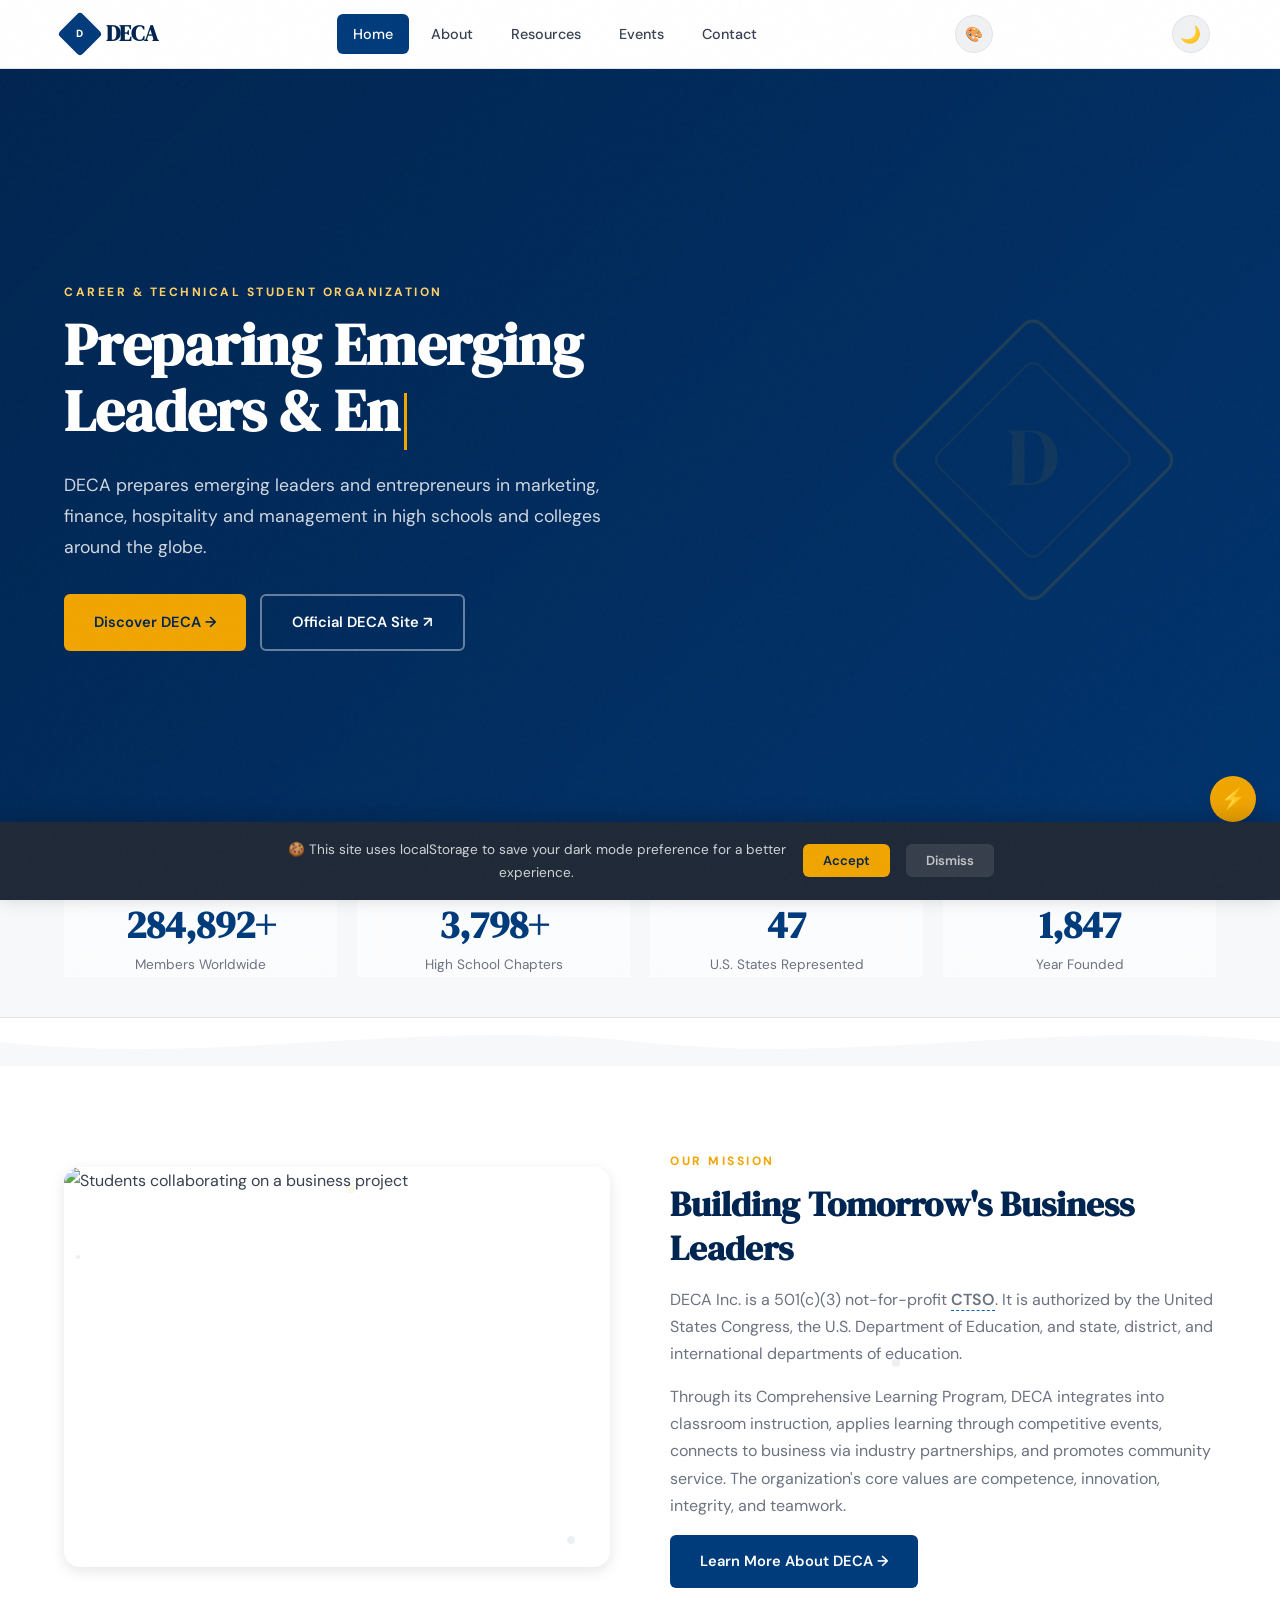
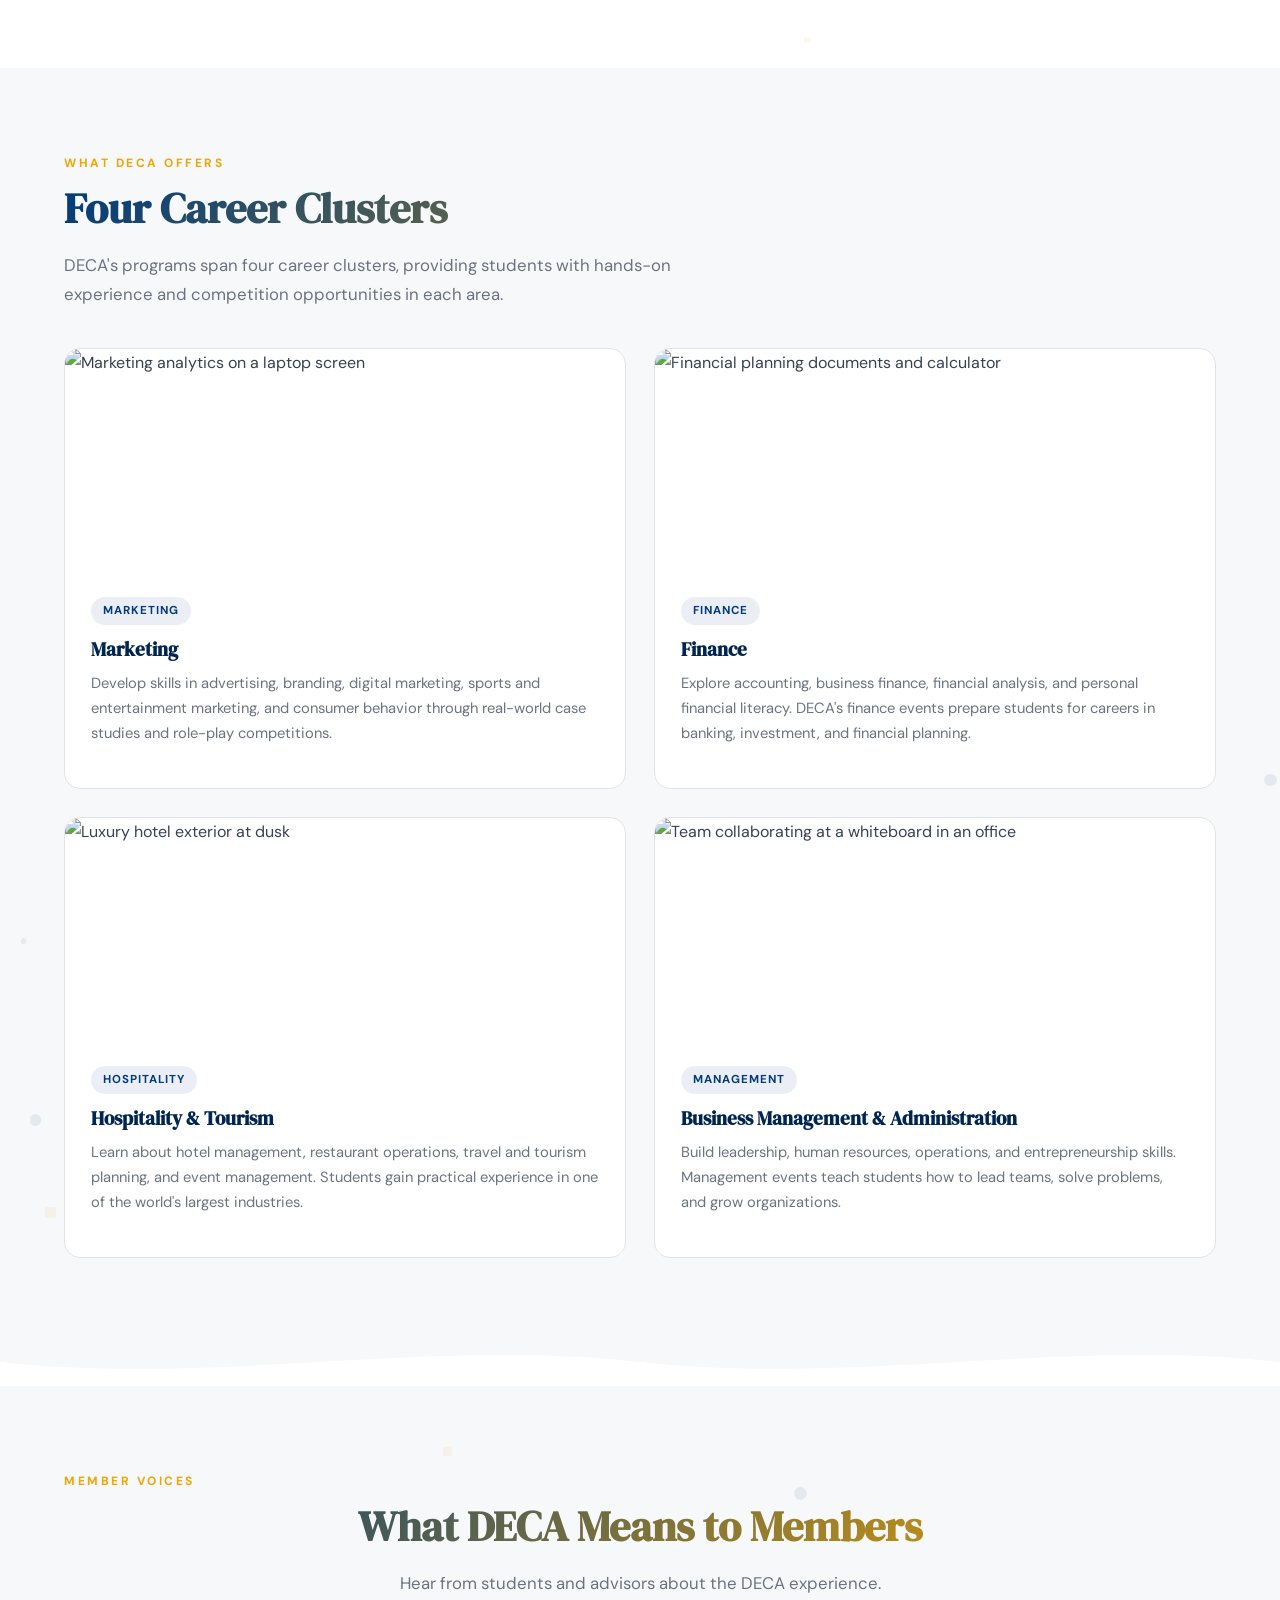
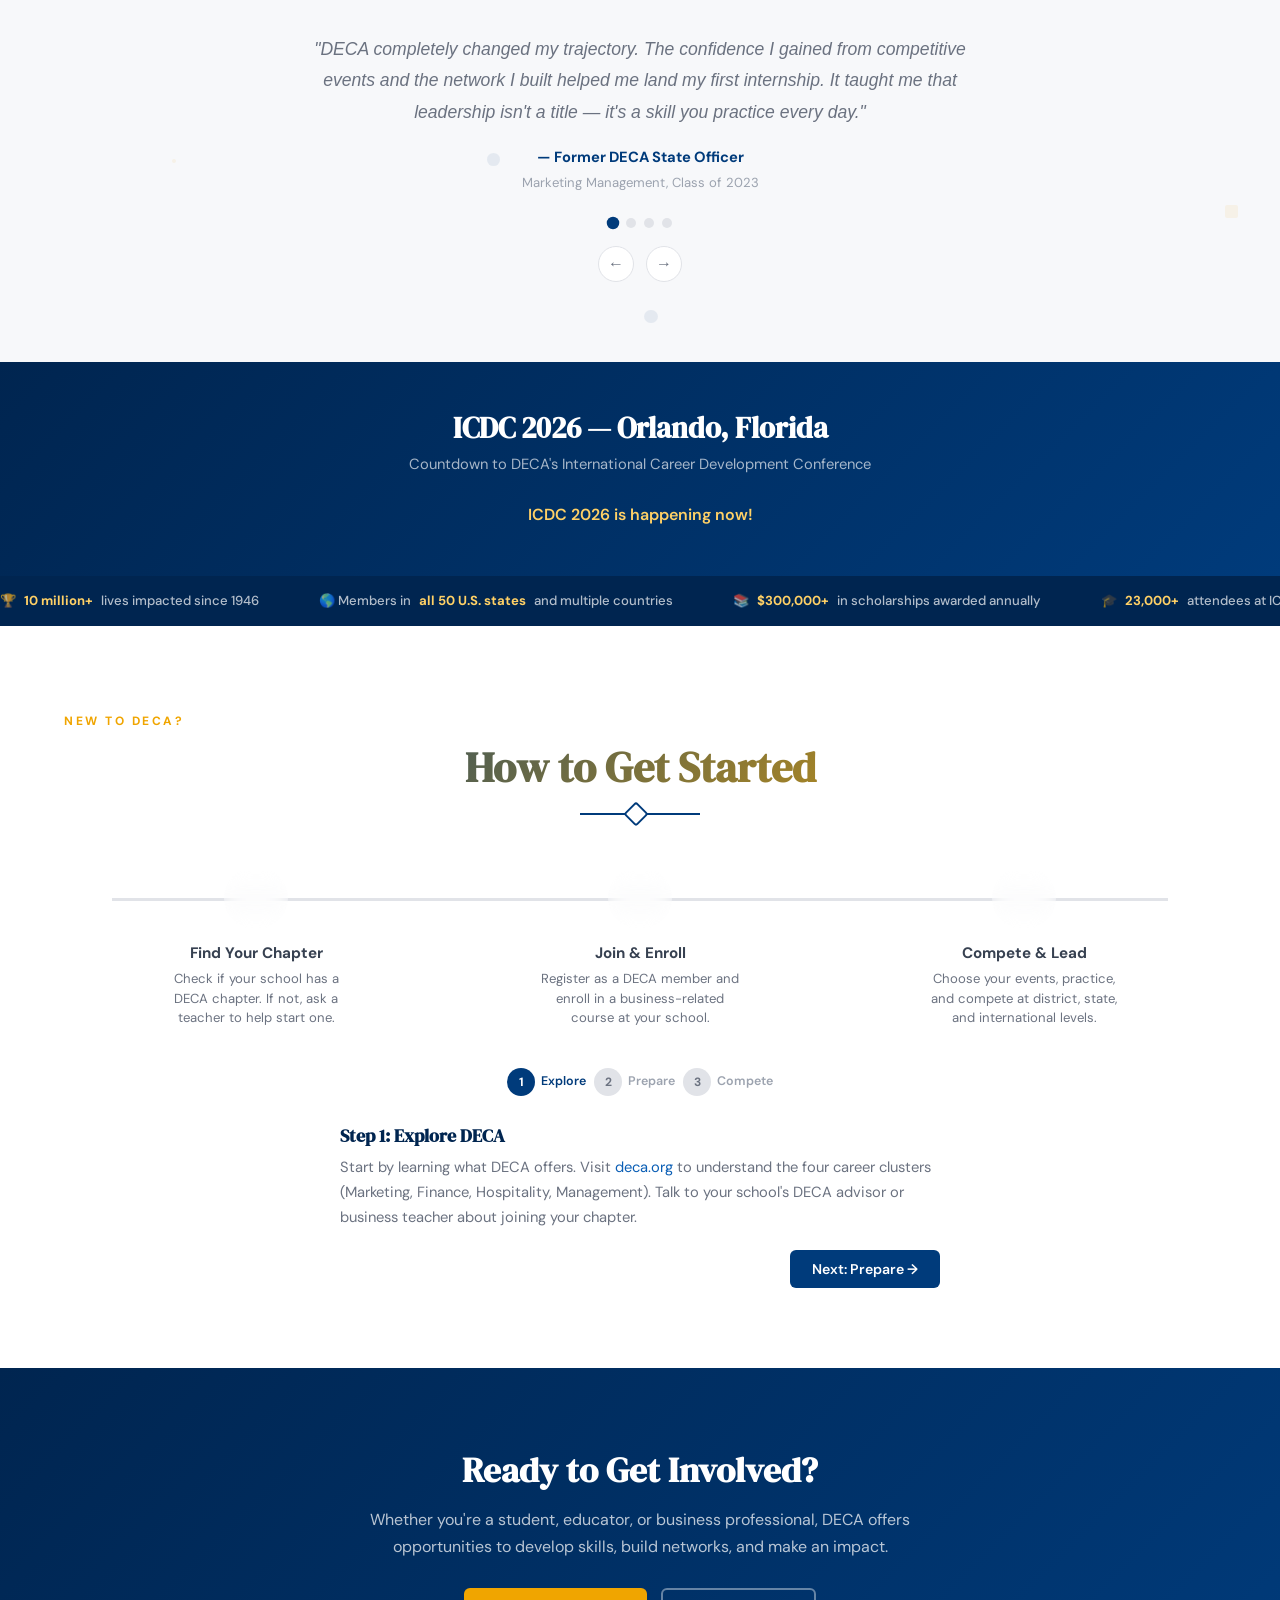
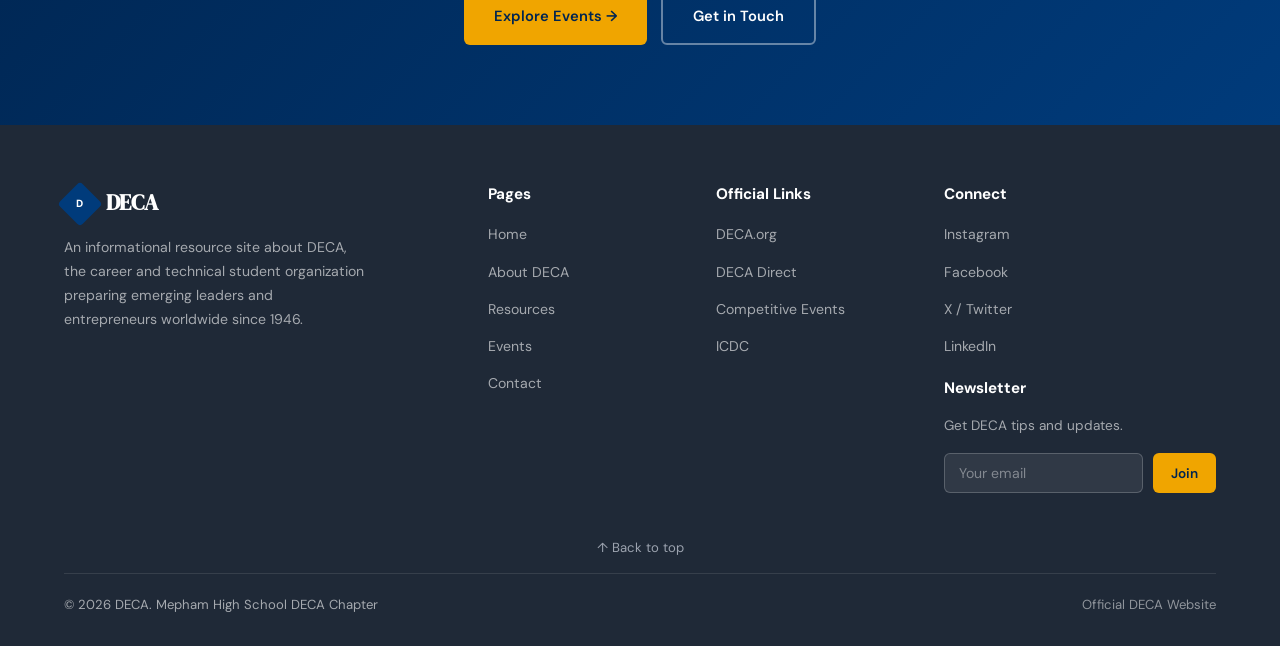
==== commit aa2c5c5d: "Add files via upload" ====
--- a/index.html
+++ b/index.html
@@ -3,14 +3,15 @@
 <head>
   <meta charset="UTF-8" />
   <meta name="viewport" content="width=device-width, initial-scale=1.0" />
-  <title>DECA Hub — Preparing Future Leaders &amp; Entrepreneurs</title>
+  <title>DECA — Preparing Future Leaders &amp; Entrepreneurs</title>
   <meta name="description" content="DECA prepares emerging leaders and entrepreneurs in marketing, finance, hospitality and management in high schools and colleges around the globe." />
-  <meta property="og:title" content="DECA Hub — Preparing Future Leaders &amp; Entrepreneurs" />
+  <meta property="og:title" content="DECA — Preparing Future Leaders &amp; Entrepreneurs" />
   <meta property="og:description" content="DECA prepares emerging leaders and entrepreneurs in marketing, finance, hospitality and management worldwide." />
   <meta property="og:image" content="https://images.unsplash.com/photo-1523580494863-6f3031224c94?auto=format&fit=crop&w=1200&q=80" />
   <meta property="og:type" content="website" />
   <meta name="twitter:card" content="summary_large_image" />
   <link rel="icon" type="image/svg+xml" href="favicon.svg" />
+  <link rel="preload" as="image" href="https://images.unsplash.com/photo-1523580494863-6f3031224c94?auto=format&fit=crop&w=1600&q=80" />
   <link rel="preconnect" href="https://fonts.googleapis.com" />
   <link rel="icon" type="image/svg+xml" href="favicon.svg" />
   <link rel="preconnect" href="https://fonts.gstatic.com" crossorigin />
@@ -32,9 +33,9 @@
   <!-- ======== NAVIGATION ======== -->
   <nav class="navbar" role="navigation" aria-label="Main navigation">
     <div class="container">
-      <a href="index.html" class="nav-logo" aria-label="DECA Hub Home">
+      <a href="index.html" class="nav-logo" aria-label="DECA Home">
         <div class="diamond"><span>D</span></div>
-        DECA Hub
+        DECA
       </a>
       <ul class="nav-links">
         <li><a href="index.html" class="active">Home</a></li>
@@ -87,7 +88,7 @@
   </section>
 
   <!-- ======== STATS BAR ======== -->
-  <section class="stats-bar" aria-label="DECA key statistics">
+  <section class="stats-bar sticky-stats" aria-label="DECA key statistics">
     <div class="container">
       <div class="stats-grid">
         <div class="stat-item fade-in">
@@ -116,7 +117,7 @@
   </div>
 
   <!-- ======== MISSION SECTION ======== -->
-  <section class="section-padding" id="mission-section">
+  <section class="section-padding floating-section" id="mission-section">
     <div class="container">
       <div class="split-section fade-in">
         <!-- Source: https://images.unsplash.com/photo-1531482615713-2afd69097998 — Unsplash, free to use -->
@@ -137,12 +138,12 @@
   </section>
 
   <!-- ======== WHAT DECA OFFERS ======== -->
-  <section class="section-padding" style="background: var(--off-white);" id="clusters-section">
+  <section class="section-padding floating-section" style="background: var(--off-white);" id="clusters-section">
     <div class="container">
       <span class="section-label">What DECA Offers</span>
       <h2 class="section-title">Four Career Clusters</h2>
       <p class="section-subtitle">DECA's programs span four career clusters, providing students with hands-on experience and competition opportunities in each area.</p>
-      <div class="card-grid cols-2 fade-in stagger-in">
+      <div class="card-grid cols-2 fade-in stagger-in card-stack">
         <div class="card">
           <!-- Source: https://images.unsplash.com/photo-1460925895917-afdab827c52f — Unsplash, free to use -->
           <img class="card-img lazy" data-src="https://images.unsplash.com/photo-1460925895917-afdab827c52f?auto=format&fit=crop&w=700&q=80" src="data:image/svg+xml,%3Csvg xmlns=%27http://www.w3.org/2000/svg%27 viewBox=%270 0 700 440%27%3E%3Crect fill=%27%23E1E3E8%27 width=%27700%27 height=%27440%27/%3E%3C/svg%3E" alt="Marketing analytics on a laptop screen" loading="lazy" />
@@ -189,7 +190,7 @@
   </div>
 
   <!-- ======== TESTIMONIALS CAROUSEL ======== -->
-  <section class="testimonial-section section-padding" id="testimonials-section">
+  <section class="testimonial-section section-padding floating-section" id="testimonials-section">
     <div class="container">
       <span class="section-label">Member Voices</span>
       <h2 class="section-title" style="text-align:center;">What DECA Means to Members</h2>
@@ -264,6 +265,13 @@
       <span class="section-label">New to DECA?</span>
       <h2 class="section-title" style="text-align:center;">How to Get Started</h2>
 
+      <!-- Decorative Line Art -->
+      <div style="text-align:center; margin: -8px 0 12px;">
+        <svg class="line-art-icon" viewBox="0 0 120 24" width="120" height="24" xmlns="http://www.w3.org/2000/svg">
+          <line x1="0" y1="12" x2="45" y2="12" /><rect x="48" y="4" width="16" height="16" rx="2" transform="rotate(45 56 12)" /><line x1="67" y1="12" x2="120" y2="12" />
+        </svg>
+      </div>
+
       <!-- 3-Step Visual -->
       <div class="stepper fade-in">
         <div class="step">
@@ -338,7 +346,7 @@
         <div class="footer-brand">
           <a href="index.html" class="nav-logo">
             <div class="diamond"><span>D</span></div>
-            DECA Hub
+            DECA
           </a>
           <p>An informational resource site about DECA, the career and technical student organization preparing emerging leaders and entrepreneurs worldwide since 1946.</p>
         </div>
@@ -375,8 +383,9 @@
           <div class="newsletter-msg"></div>
         </div>
       </div>
+      <div style="text-align:center; margin-bottom:12px;"><button class="footer-top-link" onclick="window.scrollTo({top:0,behavior:'smooth'})">↑ Back to top</button></div>
       <div class="footer-bottom">
-        <p>&copy; 2026 DECA Hub. This is a fan/informational site, not affiliated with DECA Inc.</p>
+        <p>&copy; 2026 DECA. Mepham High School DECA Chapter</p>
         <div class="footer-bottom-links">
           <a href="https://www.deca.org" target="_blank" rel="noopener noreferrer">Official DECA Website</a>
         </div>
--- a/style.css
+++ b/style.css
@@ -258,39 +258,141 @@
 
 /* ===== DARK MODE ===== */
 body.dark {
-  --white: #111827; --off-white: #1a2234; --gray-100: #1e293b; --gray-200: #334155;
-  --gray-400: #64748b; --gray-600: #94a3b8; --gray-800: #e2e8f0; --gray-900: #0f172a;
-  --deca-blue-dark: #93c5fd; --shadow-sm: 0 1px 3px rgba(0,0,0,0.3);
-  --shadow-md: 0 4px 14px rgba(0,0,0,0.4); --shadow-lg: 0 10px 30px rgba(0,0,0,0.5);
+  --white: #14161c; --off-white: #1a1d26; --gray-100: #21252f; --gray-200: #2d3344;
+  --gray-400: #7a849e; --gray-600: #aab3cc; --gray-800: #e0e5f0; --gray-900: #0e1016;
+  --deca-blue: #4b8ff7; --deca-blue-light: #6ba3fa; --deca-blue-dark: #a0c8ff;
+  --deca-gold: #f5a623; --deca-gold-light: #ffc554;
+  --shadow-sm: 0 1px 4px rgba(0,0,0,0.45); --shadow-md: 0 4px 16px rgba(0,0,0,0.55);
+  --shadow-lg: 0 10px 30px rgba(0,0,0,0.6);
   color-scheme: dark;
 }
-body.dark { background: #111827; color: #e2e8f0; }
-body.dark .navbar { background: rgba(17,24,39,0.92); border-bottom-color: #334155; }
-body.dark .nav-links a { color: #e2e8f0; }
-body.dark .nav-links a:hover, body.dark .nav-links a.active { background: var(--deca-blue); color: #fff; }
-body.dark .nav-logo { color: #e2e8f0; }
-body.dark h1, body.dark h2, body.dark h3, body.dark h4 { color: #e2e8f0; }
-body.dark .card { background: #1e293b; border-color: #334155; }
-body.dark .card-body p { color: #94a3b8; }
-body.dark .resource-card { background: #1e293b; border-color: #334155; }
-body.dark .resource-card p { color: #94a3b8; }
-body.dark .resource-icon { background: rgba(59,130,246,0.15); }
-body.dark .stats-bar { background: #1a2234; border-color: #334155; }
-body.dark .stat-item p { color: #94a3b8; }
-body.dark .section-subtitle { color: #94a3b8; }
-body.dark .split-section .text-content p { color: #94a3b8; }
-body.dark .timeline::before { background: #334155; }
-body.dark .timeline-item p { color: #94a3b8; }
-body.dark .footer { background: #0b1120; }
+body.dark { background: #14161c; color: #dde2ed; }
+body.dark .navbar { background: rgba(20,22,28,0.96); border-bottom-color: #2d3344; backdrop-filter: blur(12px); }
+body.dark .nav-links a { color: #c5cbdb; }
+body.dark .nav-links a:hover, body.dark .nav-links a.active { background: #4b8ff7; color: #fff; }
+body.dark .nav-logo { color: #eef0f7; }
+body.dark h1, body.dark h2, body.dark h3, body.dark h4 { color: #eef0f7; }
+body.dark .card { background: #1e2230; border-color: #2d3344; }
+body.dark .card-body p { color: #a0a9c0; }
+body.dark .card::before { opacity: 0; }
+body.dark .card:hover { border-color: #3d4560; }
+body.dark .card:hover::before { opacity: 0.5; }
+body.dark .resource-card { background: #1e2230; border-color: #2d3344; }
+body.dark .resource-card p { color: #a0a9c0; }
+body.dark .resource-card:hover { border-color: #3d4560; }
+body.dark .resource-icon { background: rgba(75,143,247,0.1); }
+body.dark .stats-bar { background: #1a1d26; border-color: #2d3344; }
+body.dark .stat-item p { color: #a0a9c0; }
+body.dark .stat-item h3 { color: #ffc554; }
+body.dark .section-label { background: rgba(75,143,247,0.1); color: #6ba3fa; }
+body.dark .section-subtitle { color: #8892aa; }
+body.dark .split-section .text-content p { color: #a0a9c0; }
+body.dark .split-section .text-content h2 { color: #eef0f7; }
+body.dark .timeline::before { background: #2d3344; }
+body.dark .timeline-item h3 { color: #eef0f7; }
+body.dark .timeline-item p { color: #a0a9c0; }
+body.dark .timeline-item .year { background: #4b8ff7; }
+body.dark .footer { background: #0e1016; }
+body.dark .footer h4 { color: #eef0f7; }
+body.dark .footer p, body.dark .footer li, body.dark .footer a { color: #7a849e; }
+body.dark .footer a:hover { color: #6ba3fa; }
+body.dark .form-group label { color: #c5cbdb; }
 body.dark .form-group input, body.dark .form-group textarea, body.dark .form-group select {
-  background: #1e293b; border-color: #334155; color: #e2e8f0;
-}
-body.dark .dark-toggle { background: #334155; border-color: #475569; }
-body.dark .contact-info-card { background: #0f172a; }
-body.dark .card-tag { background: rgba(59,130,246,0.15); color: #93c5fd; }
-body.dark .tab-btn { background: #1e293b; border-color: #334155; color: #94a3b8; }
-body.dark .tab-btn.active { background: var(--deca-blue); color: #fff; border-color: var(--deca-blue); }
-body.dark .hero-overlay { background: linear-gradient(135deg, rgba(0,20,50,0.95) 0%, rgba(0,40,90,0.8) 100%); }
+  background: #1e2230; border-color: #2d3344; color: #dde2ed;
+}
+body.dark .form-group input:focus, body.dark .form-group textarea:focus, body.dark .form-group select:focus { border-color: #4b8ff7; }
+body.dark .form-group input::placeholder, body.dark .form-group textarea::placeholder { color: #5a6378; }
+body.dark .dark-toggle { background: #2d3344; border-color: #3d4560; }
+body.dark .contact-info-card { background: #1a1d26; border: 1px solid #2d3344; }
+body.dark .card-tag { background: rgba(75,143,247,0.1); color: #6ba3fa; }
+body.dark .tab-btn { background: #1e2230; border-color: #2d3344; color: #8892aa; }
+body.dark .tab-btn.active { background: #4b8ff7; color: #fff; border-color: #4b8ff7; }
+body.dark .tab-btn:hover:not(.active) { background: #252a38; color: #c5cbdb; }
+body.dark .hero-overlay { background: linear-gradient(135deg, rgba(14,16,22,0.96) 0%, rgba(20,22,28,0.88) 100%); }
+body.dark .hero-content p { color: rgba(255,255,255,0.75); }
+body.dark .btn-primary { background: #4b8ff7; color: #fff; }
+body.dark .btn-primary:hover { background: #6ba3fa; }
+body.dark .btn-outline { border-color: rgba(255,255,255,0.25); color: rgba(255,255,255,0.85); }
+body.dark .btn-outline:hover { background: rgba(255,255,255,0.08); }
+body.dark .cta-section { background: linear-gradient(135deg, #0e1016, #1e2230); }
+body.dark .breadcrumb a { color: rgba(255,255,255,0.55); }
+body.dark .page-loader { background: #14161c; }
+body.dark .accordion-item { border-color: #2d3344; }
+body.dark .accordion-item:hover { border-color: #4b8ff7; }
+body.dark .accordion-body p { color: #a0a9c0; }
+body.dark .countdown-section { background: linear-gradient(135deg, #0e1016 0%, #1e2230 100%); }
+body.dark .quiz-option { background: #1e2230; border-color: #2d3344; color: #dde2ed; }
+body.dark .quiz-option:hover { border-color: #6ba3fa; background: rgba(75,143,247,0.05); }
+body.dark .quiz-option.selected { border-color: #4b8ff7; background: rgba(75,143,247,0.08); color: #6ba3fa; }
+body.dark .quiz-result { background: #1e2230; }
+body.dark .compare-table th { background: #252a38; }
+body.dark .compare-table td { border-bottom-color: #2d3344; }
+body.dark .qotd-widget { background: linear-gradient(135deg, #1a1d26, #252a38); }
+body.dark .saved-events-panel { background: #1e2230; border-color: #2d3344; }
+body.dark .checklist-box { background: #1e2230; border-color: #2d3344; }
+body.dark .spotlight-card { background: #1e2230; border-color: #2d3344; }
+body.dark .info-card { background: #1e2230; border-color: #2d3344; }
+body.dark .info-card .info-num { color: #6ba3fa; }
+body.dark .pomodoro-widget { background: #1e2230; border-color: #2d3344; }
+body.dark .pomodoro-display { color: #6ba3fa; }
+body.dark .flashcard-front { background: linear-gradient(135deg, #252a38, #2d3344); }
+body.dark .flashcard-back { background: #1e2230; border-color: #2d3344; color: #dde2ed; }
+body.dark .glossary-item { border-bottom-color: #2d3344; }
+body.dark .glossary-item dt { color: #eef0f7; }
+body.dark .glossary-item dd { color: #a0a9c0; }
+body.dark .journey-check { background: #1e2230; border-color: #3d4560; }
+body.dark .journey-step { border-bottom-color: #2d3344; }
+body.dark .season-month::before { background: #2d3344; }
+body.dark .month-dot { background: #3d4560; }
+body.dark .season-month.active .month-dot { background: #4b8ff7; box-shadow: 0 0 0 4px rgba(75,143,247,0.15); }
+body.dark .level-cd-card { background: #1e2230; border-color: #2d3344; }
+body.dark .level-cd-card .level-days { color: #6ba3fa; }
+
+/* ===== NEW-1. SMOOTH SCROLL GLOBALLY ===== */
+html { scroll-behavior: smooth; }
+
+/* ===== NEW-2. ACTIVE ACCORDION PULSE ===== */
+.accordion-item.open { border-color: var(--deca-blue-light); box-shadow: 0 0 0 3px rgba(75,143,247,0.08); }
+
+/* ===== SHIMMER PLACEHOLDER FOR IMAGES ===== */
+/* Applied dynamically via JS when needed */
+
+/* ===== NEW-5. MOBILE NAV ENHANCEMENTS ===== */
+@media (max-width: 768px) {
+  .nav-links.open { padding-top: 20px; }
+  .nav-links.open a { font-size: 1.1rem; padding: 14px 20px; }
+  .speed-dial { bottom: 24px; right: 16px; }
+  .back-to-top { bottom: 24px; right: 70px; }
+}
+
+/* ===== NEW-6. FOOTER BACK TO TOP LINK ===== */
+.footer-top-link { display: inline-flex; align-items: center; gap: 4px; font-size: 0.82rem; color: var(--gray-400); cursor: pointer; transition: color var(--transition); background: none; border: none; font-family: var(--font-body); }
+.footer-top-link:hover { color: var(--deca-gold); }
+
+/* ===== NEW-7. STICKY STATS BAR ===== */
+@media (min-width: 769px) {
+  .stats-bar.sticky-stats { position: sticky; top: 68px; z-index: 40; }
+}
+
+/* ===== NEW-9. BETTER FORM SUCCESS ===== */
+.form-success { text-align: center; padding: 40px; display: none; }
+.form-success.show { display: block; animation: successPop 0.5s ease; }
+.form-success .success-icon { font-size: 3rem; margin-bottom: 12px; display: block; animation: successBounce 0.6s ease; }
+@keyframes successPop { from { opacity: 0; transform: scale(0.9); } to { opacity: 1; transform: scale(1); } }
+@keyframes successBounce { 0% { transform: scale(0); } 50% { transform: scale(1.2); } 100% { transform: scale(1); } }
+
+/* ===== NEW-10. RESPONSIVE GRID FIX ===== */
+@media (max-width: 768px) {
+  .about-layout { grid-template-columns: 1fr !important; }
+  div[style*="grid-template-columns: 1fr 1fr"] { grid-template-columns: 1fr !important; }
+  .infographic { grid-template-columns: 1fr 1fr !important; }
+  .level-countdowns { grid-template-columns: 1fr !important; }
+  .stepper { flex-direction: column; gap: 20px; }
+  .stepper::before { display: none; }
+  .pomodoro-ring { width: 160px; height: 160px; }
+  .pomodoro-ring svg { width: 160px; height: 160px; }
+  .flashcard-container { max-width: 100%; }
+}
 
 /* ===== ACCORDION FAQ ===== */
 .accordion-item { border: 1px solid var(--gray-200); border-radius: var(--radius-md); margin-bottom: 12px; overflow: hidden; transition: border-color var(--transition); }
@@ -301,7 +403,7 @@
   font-family: var(--font-body); font-size: 1rem; font-weight: 700;
   color: var(--gray-800); text-align: left; transition: background var(--transition);
 }
-body.dark .accordion-header { color: #e2e8f0; }
+body.dark .accordion-header { color: #dde2ed; }
 .accordion-header:hover { background: var(--gray-100); }
 .accordion-icon { font-size: 1.2rem; transition: transform 0.3s ease; flex-shrink: 0; margin-left: 12px; }
 .accordion-item.open .accordion-icon { transform: rotate(45deg); }
@@ -315,7 +417,7 @@
 
 /* ===== COUNTDOWN ===== */
 .countdown-section { background: linear-gradient(135deg, var(--deca-blue-dark) 0%, #003B7B 100%); padding: 48px 0; text-align: center; color: #fff; }
-body.dark .countdown-section { background: linear-gradient(135deg, #0f172a 0%, #1e293b 100%); }
+body.dark .countdown-section { background: linear-gradient(135deg, #0e1016 0%, #1e2230 100%); }
 .countdown-section h2 { color: #fff; font-size: clamp(1.4rem,3vw,1.8rem); margin-bottom: 6px; }
 .countdown-section .countdown-sub { color: rgba(255,255,255,0.65); font-size: 0.92rem; margin-bottom: 24px; }
 .countdown-grid { display: flex; justify-content: center; gap: 18px; flex-wrap: wrap; }
@@ -346,14 +448,14 @@
 }
 .quiz-option:hover { border-color: var(--deca-blue-light); background: rgba(0,59,123,0.04); }
 .quiz-option.selected { border-color: var(--deca-blue); background: rgba(0,59,123,0.08); color: var(--deca-blue); }
-body.dark .quiz-option { background: #1e293b; border-color: #334155; color: #e2e8f0; }
+body.dark .quiz-option { background: #1e2230; border-color: #2d3344; color: #dde2ed; }
 body.dark .quiz-option:hover { border-color: var(--deca-blue-light); }
-body.dark .quiz-option.selected { border-color: #60a5fa; background: rgba(96,165,250,0.12); color: #93c5fd; }
+body.dark .quiz-option.selected { border-color: #60a5fa; background: rgba(75,143,247,0.12); color: #a0c8ff; }
 .quiz-progress { display: flex; gap: 6px; margin-bottom: 20px; }
 .quiz-dot { width: 10px; height: 10px; border-radius: 50%; background: var(--gray-200); transition: background var(--transition); }
 .quiz-dot.filled { background: var(--deca-blue); }
 .quiz-result { text-align: center; padding: 30px; background: var(--off-white); border-radius: var(--radius-lg); }
-body.dark .quiz-result { background: #1e293b; }
+body.dark .quiz-result { background: #1e2230; }
 .quiz-result h3 { font-size: 1.4rem; margin-bottom: 10px; }
 .quiz-result p { color: var(--gray-600); margin-bottom: 16px; }
 .quiz-restart { margin-top: 12px; }
@@ -369,7 +471,7 @@
   transition: opacity 0.4s ease, visibility 0.4s ease;
 }
 .page-loader.hidden { opacity: 0; visibility: hidden; pointer-events: none; }
-body.dark .page-loader { background: #111827; }
+body.dark .page-loader { background: #14161c; }
 .loader-diamond {
   width: 48px; height: 48px; background: var(--deca-blue); transform: rotate(45deg);
   border-radius: 6px; animation: loaderPulse 1s ease-in-out infinite;
@@ -387,11 +489,9 @@
 }
 
 /* ===== 3. IMAGE BLUR-UP LAZY LOAD ===== */
-.img-lazy-wrap { position: relative; overflow: hidden; background: var(--gray-100); }
-body.dark .img-lazy-wrap { background: #1e293b; }
-.img-lazy-wrap img { transition: filter 0.6s ease, opacity 0.6s ease; }
-.img-lazy-wrap img.lazy { filter: blur(12px); opacity: 0.6; }
-.img-lazy-wrap img.loaded { filter: blur(0); opacity: 1; }
+/* Lazy image styles */
+img.lazy { filter: blur(12px); opacity: 0.6; transition: filter 0.6s ease, opacity 0.6s ease; }
+img.loaded { filter: blur(0); opacity: 1; }
 
 /* ===== 4. QUICK LINKS SPEED DIAL ===== */
 .speed-dial { position: fixed; bottom: 86px; right: 28px; z-index: 899; }
@@ -419,7 +519,7 @@
   font-family: var(--font-body);
 }
 .speed-dial-item:hover { background: var(--deca-blue); color: var(--white); border-color: var(--deca-blue); }
-body.dark .speed-dial-item { background: #1e293b; border-color: #334155; color: #e2e8f0; }
+body.dark .speed-dial-item { background: #1e2230; border-color: #2d3344; color: #dde2ed; }
 body.dark .speed-dial-item:hover { background: var(--deca-blue); color: #fff; }
 
 /* ===== 5. PRINT STYLES ===== */
@@ -451,7 +551,7 @@
 }
 .share-btn:hover { color: var(--deca-blue); border-color: var(--deca-blue-light); }
 .share-btn.copied { color: #059669; border-color: #6EE7B7; }
-body.dark .share-btn { border-color: #334155; color: #64748b; }
+body.dark .share-btn { border-color: #2d3344; color: #7a849e; }
 body.dark .share-btn:hover { color: #60a5fa; border-color: #60a5fa; }
 
 /* ===== 7. ACCESSIBILITY — SKIP NAV + FOCUS ===== */
@@ -528,9 +628,9 @@
   font-size: 1.1rem; font-style: italic; color: var(--gray-600);
   line-height: 1.8; margin-bottom: 16px; text-align: center;
 }
-body.dark .testimonial-quote { color: #94a3b8; }
+body.dark .testimonial-quote { color: #a0a9c0; }
 .testimonial-author { text-align: center; font-weight: 700; color: var(--deca-blue); font-size: 0.92rem; }
-body.dark .testimonial-author { color: #93c5fd; }
+body.dark .testimonial-author { color: #a0c8ff; }
 .testimonial-role { text-align: center; font-size: 0.82rem; color: var(--gray-400); margin-top: 2px; }
 .carousel-dots { display: flex; justify-content: center; gap: 8px; margin-top: 24px; }
 .carousel-dot {
@@ -538,7 +638,7 @@
   border: none; cursor: pointer; transition: all var(--transition); padding: 0;
 }
 .carousel-dot.active { background: var(--deca-blue); transform: scale(1.25); }
-body.dark .carousel-dot { background: #334155; }
+body.dark .carousel-dot { background: #2d3344; }
 body.dark .carousel-dot.active { background: #60a5fa; }
 .carousel-nav { display: flex; justify-content: center; gap: 12px; margin-top: 18px; }
 .carousel-btn {
@@ -548,7 +648,7 @@
   transition: all var(--transition); color: var(--gray-600);
 }
 .carousel-btn:hover { background: var(--deca-blue); color: #fff; border-color: var(--deca-blue); }
-body.dark .carousel-btn { background: #1e293b; border-color: #334155; color: #94a3b8; }
+body.dark .carousel-btn { background: #1e2230; border-color: #2d3344; color: #a0a9c0; }
 body.dark .carousel-btn:hover { background: #60a5fa; color: #fff; }
 
 /* ===== 12. PREFERENCE BANNER ===== */
@@ -592,7 +692,7 @@
   padding: 20px 24px; background: var(--off-white);
   border-radius: var(--radius-md); border: 1px solid var(--gray-200);
 }
-body.dark .toc-sidebar { background: #1e293b; border-color: #334155; }
+body.dark .toc-sidebar { background: #1e2230; border-color: #2d3344; }
 .toc-sidebar h4 {
   font-size: 0.78rem; font-family: var(--font-body); font-weight: 700;
   text-transform: uppercase; letter-spacing: 2px; color: var(--gray-400);
@@ -609,7 +709,7 @@
 .toc-sidebar a:hover, .toc-sidebar a.active {
   color: var(--deca-blue); border-left-color: var(--deca-blue);
 }
-body.dark .toc-sidebar a { color: #94a3b8; }
+body.dark .toc-sidebar a { color: #a0a9c0; }
 body.dark .toc-sidebar a:hover, body.dark .toc-sidebar a.active { color: #60a5fa; border-left-color: #60a5fa; }
 .about-layout { display: grid; grid-template-columns: 1fr 220px; gap: 40px; align-items: start; }
 @media (max-width: 992px) {
@@ -627,7 +727,7 @@
   font-size: 0.92rem; transition: border-color var(--transition);
   background: var(--white); color: var(--gray-800);
 }
-body.dark .resource-search input { background: #1e293b; border-color: #334155; color: #e2e8f0; }
+body.dark .resource-search input { background: #1e2230; border-color: #2d3344; color: #dde2ed; }
 .resource-search input:focus { outline: none; border-color: var(--deca-blue-light); }
 .resource-card.hidden-filter { display: none; }
 .no-results-msg { display: none; padding: 24px; text-align: center; color: var(--gray-400); font-style: italic; }
@@ -708,7 +808,7 @@
   width: 100%; height: 6px; background: var(--gray-200);
   border-radius: 3px; margin-bottom: 22px; overflow: hidden;
 }
-body.dark .quiz-progress-bar { background: #334155; }
+body.dark .quiz-progress-bar { background: #2d3344; }
 .quiz-progress-fill {
   height: 100%; width: 0%; background: linear-gradient(90deg, var(--deca-blue), var(--deca-gold));
   border-radius: 3px; transition: width 0.4s ease;
@@ -722,7 +822,7 @@
   margin-bottom: 24px;
   transition: background var(--transition);
 }
-body.dark .sticky-header { background: #111827; border-bottom-color: #334155; }
+body.dark .sticky-header { background: #14161c; border-bottom-color: #2d3344; }
 
 /* ===== B3-11. KONAMI DIAMOND RAIN ===== */
 .diamond-rain {
@@ -770,7 +870,7 @@
   position: relative;
 }
 .section-dot.active { background: var(--deca-blue); border-color: var(--deca-blue); transform: scale(1.3); }
-body.dark .section-dot { background: #475569; border-color: #475569; }
+body.dark .section-dot { background: #3d4560; border-color: #3d4560; }
 body.dark .section-dot.active { background: #60a5fa; border-color: #60a5fa; }
 .section-dot .dot-label {
   position: absolute; right: 22px; top: 50%; transform: translateY(-50%);
@@ -796,7 +896,7 @@
   display: flex; align-items: center; justify-content: center;
   transition: all var(--transition); flex-shrink: 0;
 }
-body.dark .theme-picker-toggle { background: #334155; border-color: #475569; }
+body.dark .theme-picker-toggle { background: #2d3344; border-color: #3d4560; }
 .theme-picker-toggle:hover { background: var(--gray-200); }
 .theme-picker-menu {
   position: absolute; top: 48px; right: 0;
@@ -806,7 +906,7 @@
   opacity: 0; transform: translateY(-6px); pointer-events: none;
   transition: all 0.25s ease; z-index: 100;
 }
-body.dark .theme-picker-menu { background: #1e293b; border-color: #334155; }
+body.dark .theme-picker-menu { background: #1e2230; border-color: #2d3344; }
 .theme-picker.open .theme-picker-menu { opacity: 1; transform: translateY(0); pointer-events: auto; }
 .theme-swatch {
   width: 28px; height: 28px; border-radius: 50%; border: 2px solid transparent;
@@ -814,7 +914,7 @@
 }
 .theme-swatch:hover { transform: scale(1.15); }
 .theme-swatch.active { border-color: var(--gray-800); box-shadow: 0 0 0 2px var(--white), 0 0 0 4px var(--gray-800); }
-body.dark .theme-swatch.active { border-color: #e2e8f0; box-shadow: 0 0 0 2px #1e293b, 0 0 0 4px #e2e8f0; }
+body.dark .theme-swatch.active { border-color: #dde2ed; box-shadow: 0 0 0 2px #1e2230, 0 0 0 4px #dde2ed; }
 
 /* ===== B4-5. IMAGE HOVER ZOOM ===== */
 .split-section img, .card-img { transition: transform 0.5s ease, filter 0.6s ease, opacity 0.6s ease; }
@@ -858,14 +958,14 @@
   padding: 32px 40px; max-width: 440px; width: 90%;
   box-shadow: var(--shadow-lg);
 }
-body.dark .shortcuts-box { background: #1e293b; }
+body.dark .shortcuts-box { background: #1e2230; }
 .shortcuts-box h3 { font-size: 1.2rem; margin-bottom: 18px; text-align: center; }
 .shortcut-row {
   display: flex; justify-content: space-between; align-items: center;
   padding: 8px 0; border-bottom: 1px solid var(--gray-100);
   font-size: 0.88rem;
 }
-body.dark .shortcut-row { border-bottom-color: #334155; }
+body.dark .shortcut-row { border-bottom-color: #2d3344; }
 .shortcut-row:last-child { border-bottom: none; }
 .shortcut-key {
   display: inline-block; padding: 3px 10px;
@@ -873,7 +973,7 @@
   border-radius: 4px; font-family: monospace; font-size: 0.82rem;
   font-weight: 700; color: var(--gray-800);
 }
-body.dark .shortcut-key { background: #334155; border-color: #475569; color: #e2e8f0; }
+body.dark .shortcut-key { background: #2d3344; border-color: #3d4560; color: #dde2ed; }
 .shortcut-label { color: var(--gray-600); }
 
 /* ===== B4-10. WAVE DIVIDERS ===== */
@@ -881,9 +981,9 @@
 .wave-divider svg { display: block; width: 100%; height: 48px; }
 .wave-divider.flip { transform: rotate(180deg); }
 .wave-divider svg path { fill: var(--off-white); }
-body.dark .wave-divider svg path { fill: #1a2234; }
+body.dark .wave-divider svg path { fill: #1a1d26; }
 .wave-divider.blue svg path { fill: var(--deca-blue-dark); }
-body.dark .wave-divider.blue svg path { fill: #0f172a; }
+body.dark .wave-divider.blue svg path { fill: #0e1016; }
 
 /* ===== B4-11. CHARACTER COUNT ===== */
 .char-count {
@@ -915,8 +1015,8 @@
 }
 .compare-table tr:hover td { background: rgba(0,59,123,0.03); }
 body.dark .compare-table th { background: #1e3a5f; }
-body.dark .compare-table td { border-bottom-color: #334155; }
-body.dark .compare-table tr:hover td { background: rgba(96,165,250,0.05); }
+body.dark .compare-table td { border-bottom-color: #2d3344; }
+body.dark .compare-table tr:hover td { background: rgba(75,143,247,0.05); }
 .compare-table .check { color: #059669; font-weight: 700; }
 .compare-table .cross { color: var(--gray-400); }
 
@@ -926,14 +1026,14 @@
   display: flex; justify-content: space-between; font-size: 0.85rem;
   font-weight: 600; margin-bottom: 6px; color: var(--gray-800);
 }
-body.dark .stat-bar-item label { color: #e2e8f0; }
+body.dark .stat-bar-item label { color: #dde2ed; }
 .stat-bar-item label span { color: var(--deca-blue); font-weight: 700; }
 body.dark .stat-bar-item label span { color: #60a5fa; }
 .stat-bar-track {
   width: 100%; height: 10px; background: var(--gray-200);
   border-radius: 5px; overflow: hidden;
 }
-body.dark .stat-bar-track { background: #334155; }
+body.dark .stat-bar-track { background: #2d3344; }
 .stat-bar-fill {
   height: 100%; width: 0%; border-radius: 5px;
   background: linear-gradient(90deg, var(--deca-blue), var(--deca-gold));
@@ -947,7 +1047,7 @@
   content: ''; position: absolute; top: 32px; left: 48px; right: 48px;
   height: 3px; background: var(--gray-200); z-index: 0;
 }
-body.dark .stepper::before { background: #334155; }
+body.dark .stepper::before { background: #2d3344; }
 .step { flex: 1; text-align: center; position: relative; z-index: 1; }
 .step-circle {
   width: 64px; height: 64px; border-radius: 50%; margin: 0 auto 14px;
@@ -960,7 +1060,7 @@
   font-size: 0.95rem; font-family: var(--font-body); font-weight: 700;
   margin-bottom: 6px; color: var(--gray-800);
 }
-body.dark .step h4 { color: #e2e8f0; }
+body.dark .step h4 { color: #dde2ed; }
 .step p { font-size: 0.82rem; color: var(--gray-600); max-width: 200px; margin: 0 auto; line-height: 1.5; }
 @media (max-width: 600px) {
   .stepper { flex-direction: column; gap: 24px; }
@@ -986,7 +1086,7 @@
   border-radius: var(--radius-lg); padding: 28px 32px; color: #fff;
   margin-top: 32px; position: relative; overflow: hidden;
 }
-body.dark .qotd-widget { background: linear-gradient(135deg, #0f172a, #1e293b); }
+body.dark .qotd-widget { background: linear-gradient(135deg, #0e1016, #1e2230); }
 .qotd-widget::before {
   content: '❓'; position: absolute; right: -10px; top: -10px;
   font-size: 6rem; opacity: 0.06; pointer-events: none;
@@ -1039,20 +1139,20 @@
 }
 .bookmark-btn:hover { border-color: var(--deca-gold); color: var(--deca-gold); }
 .bookmark-btn.saved { background: rgba(240,165,0,0.1); border-color: var(--deca-gold); color: var(--deca-gold); }
-body.dark .bookmark-btn { border-color: #334155; color: #64748b; }
+body.dark .bookmark-btn { border-color: #2d3344; color: #7a849e; }
 body.dark .bookmark-btn.saved { background: rgba(240,165,0,0.1); border-color: var(--deca-gold); color: var(--deca-gold); }
 .saved-events-panel {
   padding: 20px 24px; background: var(--off-white); border-radius: var(--radius-md);
   border: 1px solid var(--gray-200); margin-top: 24px;
 }
-body.dark .saved-events-panel { background: #1e293b; border-color: #334155; }
+body.dark .saved-events-panel { background: #1e2230; border-color: #2d3344; }
 .saved-events-panel h4 { font-size: 0.9rem; font-family: var(--font-body); font-weight: 700; margin-bottom: 10px; }
 .saved-events-list { list-style: none; }
 .saved-events-list li {
   padding: 8px 0; border-bottom: 1px solid var(--gray-200);
   font-size: 0.85rem; display: flex; justify-content: space-between; align-items: center;
 }
-body.dark .saved-events-list li { border-bottom-color: #334155; }
+body.dark .saved-events-list li { border-bottom-color: #2d3344; }
 .saved-events-list .remove-saved {
   background: none; border: none; color: var(--gray-400); cursor: pointer;
   font-size: 0.9rem; transition: color var(--transition);
@@ -1080,7 +1180,7 @@
 .ticker-section {
   background: var(--deca-blue-dark); overflow: hidden; padding: 14px 0;
 }
-body.dark .ticker-section { background: #0b1120; }
+body.dark .ticker-section { background: #0e1016; }
 .ticker-track {
   display: flex; gap: 60px; animation: tickerScroll 30s linear infinite;
   white-space: nowrap;
@@ -1102,14 +1202,14 @@
   padding: 28px; background: var(--white); border: 2px dashed var(--gray-200);
   border-radius: var(--radius-lg); margin-top: 24px;
 }
-body.dark .checklist-box { background: #1e293b; border-color: #334155; }
+body.dark .checklist-box { background: #1e2230; border-color: #2d3344; }
 .checklist-box h4 { font-size: 1rem; font-family: var(--font-body); font-weight: 700; margin-bottom: 16px; }
 .checklist-items { list-style: none; }
 .checklist-items li {
   padding: 10px 0; border-bottom: 1px solid var(--gray-100); font-size: 0.88rem;
   display: flex; align-items: center; gap: 10px;
 }
-body.dark .checklist-items li { border-bottom-color: #334155; }
+body.dark .checklist-items li { border-bottom-color: #2d3344; }
 .checklist-items input[type="checkbox"] {
   width: 18px; height: 18px; accent-color: var(--deca-blue);
   cursor: pointer; flex-shrink: 0;
@@ -1121,7 +1221,7 @@
   width: 100%; height: 8px; background: var(--gray-200);
   border-radius: 4px; overflow: hidden;
 }
-body.dark .checklist-progress-bar { background: #334155; }
+body.dark .checklist-progress-bar { background: #2d3344; }
 .checklist-progress-fill {
   height: 100%; width: 0%; background: linear-gradient(90deg, var(--deca-blue), #059669);
   border-radius: 4px; transition: width 0.4s ease;
@@ -1132,7 +1232,7 @@
   font-size: 0.82rem; font-weight: 600; cursor: pointer;
   font-family: var(--font-body); transition: all var(--transition);
 }
-body.dark .checklist-print-btn { background: #334155; border-color: #475569; color: #e2e8f0; }
+body.dark .checklist-print-btn { background: #2d3344; border-color: #3d4560; color: #dde2ed; }
 .checklist-print-btn:hover { background: var(--deca-blue); color: #fff; border-color: var(--deca-blue); }
 
 /* ===== B5-12. GETTING STARTED WIZARD ===== */
@@ -1153,7 +1253,7 @@
 }
 .wizard-step-indicator.active .wizard-step-num { background: var(--deca-blue); color: #fff; }
 .wizard-step-indicator.done .wizard-step-num { background: #059669; color: #fff; }
-body.dark .wizard-step-num { background: #334155; color: #94a3b8; }
+body.dark .wizard-step-num { background: #2d3344; color: #a0a9c0; }
 .wizard-panel { display: none; animation: fadeTab 0.4s ease; }
 .wizard-panel.active { display: block; }
 .wizard-panel h3 { font-size: 1.15rem; margin-bottom: 8px; }
@@ -1168,7 +1268,7 @@
 .wizard-btn-next:hover { background: var(--deca-blue-light); }
 .wizard-btn-prev { background: var(--gray-100); color: var(--gray-600); }
 .wizard-btn-prev:hover { background: var(--gray-200); }
-body.dark .wizard-btn-prev { background: #334155; color: #94a3b8; }
+body.dark .wizard-btn-prev { background: #2d3344; color: #a0a9c0; }
 
 /* ===== B6-1. DIFFICULTY RATINGS ===== */
 .difficulty { display: inline-flex; align-items: center; gap: 4px; margin-top: 8px; }
@@ -1186,7 +1286,7 @@
   border-radius: var(--radius-lg); padding: 28px; text-align: center;
   max-width: 360px; margin: 0 auto;
 }
-body.dark .pomodoro-widget { background: #1e293b; border-color: #334155; }
+body.dark .pomodoro-widget { background: #1e2230; border-color: #2d3344; }
 .pomodoro-display {
   font-family: var(--font-heading); font-size: 3.5rem; color: var(--deca-blue);
   margin: 16px 0;
@@ -1199,13 +1299,13 @@
   background: var(--white); font-weight: 600; font-size: 0.82rem; cursor: pointer;
   font-family: var(--font-body); transition: all var(--transition);
 }
-body.dark .pomo-btn { background: #334155; border-color: #475569; color: #e2e8f0; }
+body.dark .pomo-btn { background: #2d3344; border-color: #3d4560; color: #dde2ed; }
 .pomo-btn:hover { background: var(--deca-blue); color: #fff; border-color: var(--deca-blue); }
 .pomo-btn.active { background: var(--deca-blue); color: #fff; border-color: var(--deca-blue); }
 .pomodoro-ring { position: relative; width: 200px; height: 200px; margin: 0 auto; }
 .pomodoro-ring svg { transform: rotate(-90deg); width: 200px; height: 200px; }
 .pomodoro-ring .ring-bg { fill: none; stroke: var(--gray-200); stroke-width: 8; }
-body.dark .pomodoro-ring .ring-bg { stroke: #334155; }
+body.dark .pomodoro-ring .ring-bg { stroke: #2d3344; }
 .pomodoro-ring .ring-fill { fill: none; stroke: var(--deca-blue); stroke-width: 8; stroke-linecap: round; transition: stroke-dashoffset 1s linear; }
 
 /* ===== B6-3. PROGRESS TRACKER ===== */
@@ -1214,14 +1314,14 @@
   display: flex; align-items: flex-start; gap: 16px; padding: 16px 0;
   border-bottom: 1px solid var(--gray-100);
 }
-body.dark .journey-step { border-bottom-color: #334155; }
+body.dark .journey-step { border-bottom-color: #2d3344; }
 .journey-check {
   width: 28px; height: 28px; border-radius: 50%; flex-shrink: 0;
   border: 2px solid var(--gray-200); display: flex; align-items: center;
   justify-content: center; cursor: pointer; transition: all var(--transition);
   background: var(--white); font-size: 0.8rem;
 }
-body.dark .journey-check { background: #1e293b; border-color: #475569; }
+body.dark .journey-check { background: #1e2230; border-color: #3d4560; }
 .journey-check.checked { background: #059669; border-color: #059669; color: #fff; }
 .journey-step.completed .journey-text h4 { text-decoration: line-through; color: var(--gray-400); }
 .journey-text h4 { font-size: 0.92rem; font-family: var(--font-body); font-weight: 700; margin-bottom: 2px; }
@@ -1240,7 +1340,7 @@
   content: ''; position: absolute; top: 28px; left: 0; right: 0;
   height: 3px; background: var(--gray-200);
 }
-body.dark .season-month::before { background: #334155; }
+body.dark .season-month::before { background: #2d3344; }
 .season-month.active::before { background: var(--deca-blue); }
 .month-dot {
   width: 14px; height: 14px; border-radius: 50%; background: var(--gray-200);
@@ -1248,7 +1348,7 @@
   transition: all var(--transition);
 }
 .season-month.active .month-dot { background: var(--deca-blue); transform: scale(1.3); box-shadow: 0 0 0 4px rgba(0,59,123,0.15); }
-body.dark .month-dot { background: #475569; }
+body.dark .month-dot { background: #3d4560; }
 body.dark .season-month.active .month-dot { background: #60a5fa; }
 .month-name { font-size: 0.75rem; font-weight: 700; color: var(--gray-600); text-transform: uppercase; letter-spacing: 1px; }
 .month-event { font-size: 0.72rem; color: var(--deca-blue); font-weight: 600; margin-top: 6px; min-height: 32px; }
@@ -1277,7 +1377,7 @@
   background: var(--white); border: 2px solid var(--gray-200); color: var(--gray-800);
   transform: rotateY(180deg);
 }
-body.dark .flashcard-back { background: #1e293b; border-color: #334155; color: #e2e8f0; }
+body.dark .flashcard-back { background: #1e2230; border-color: #2d3344; color: #dde2ed; }
 .flashcard-back .fc-def { font-size: 0.95rem; line-height: 1.7; }
 .fc-nav { display: flex; gap: 12px; justify-content: center; margin-top: 16px; }
 .fc-btn {
@@ -1285,7 +1385,7 @@
   background: var(--white); cursor: pointer; font-weight: 600; font-family: var(--font-body);
   font-size: 0.82rem; transition: all var(--transition);
 }
-body.dark .fc-btn { background: #334155; border-color: #475569; color: #e2e8f0; }
+body.dark .fc-btn { background: #2d3344; border-color: #3d4560; color: #dde2ed; }
 .fc-btn:hover { background: var(--deca-blue); color: #fff; border-color: var(--deca-blue); }
 .fc-counter { text-align: center; font-size: 0.78rem; color: var(--gray-400); margin-top: 10px; }
 
@@ -1296,7 +1396,7 @@
   padding: 28px; display: flex; align-items: center; gap: 24px;
   transition: all var(--transition);
 }
-body.dark .spotlight-card { background: #1e293b; border-color: #334155; }
+body.dark .spotlight-card { background: #1e2230; border-color: #2d3344; }
 .spotlight-avatar {
   width: 72px; height: 72px; border-radius: 50%; flex-shrink: 0;
   background: var(--deca-blue); color: #fff; font-size: 1.8rem;
@@ -1326,7 +1426,7 @@
   border-radius: var(--radius-lg); padding: 24px; text-align: center;
   transition: all var(--transition);
 }
-body.dark .info-card { background: #1e293b; border-color: #334155; }
+body.dark .info-card { background: #1e2230; border-color: #2d3344; }
 .info-card:hover { transform: translateY(-4px); box-shadow: var(--shadow-md); }
 .info-icon { font-size: 2rem; margin-bottom: 10px; }
 .info-card .info-num {
@@ -1342,7 +1442,7 @@
   border: 1px dashed var(--deca-blue-light); border-radius: var(--radius-md);
   margin-top: 20px;
 }
-body.dark .smart-rec { background: rgba(96,165,250,0.03); border-color: #334155; }
+body.dark .smart-rec { background: rgba(75,143,247,0.03); border-color: #2d3344; }
 .smart-rec h4 { font-size: 0.88rem; font-family: var(--font-body); font-weight: 700; margin-bottom: 10px; color: var(--deca-blue); }
 body.dark .smart-rec h4 { color: #60a5fa; }
 .smart-rec-list { list-style: none; }
@@ -1358,7 +1458,7 @@
   background: var(--white); border: 1px solid var(--gray-200);
   border-radius: var(--radius-md); padding: 20px; text-align: center;
 }
-body.dark .level-cd-card { background: #1e293b; border-color: #334155; }
+body.dark .level-cd-card { background: #1e2230; border-color: #2d3344; }
 .level-cd-card h4 { font-size: 0.82rem; font-weight: 700; text-transform: uppercase; letter-spacing: 1px; color: var(--gray-600); margin-bottom: 8px; }
 .level-cd-card .level-days {
   font-family: var(--font-heading); font-size: 2.2rem; color: var(--deca-blue);
@@ -1373,14 +1473,288 @@
   font-size: 0.92rem; width: 100%; max-width: 400px; margin-bottom: 20px;
   transition: border-color var(--transition);
 }
-body.dark .glossary-search { background: #1e293b; border-color: #334155; color: #e2e8f0; }
+body.dark .glossary-search { background: #1e2230; border-color: #2d3344; color: #dde2ed; }
 .glossary-search:focus { outline: none; border-color: var(--deca-blue-light); }
 .glossary-list { list-style: none; }
 .glossary-item {
   padding: 14px 0; border-bottom: 1px solid var(--gray-100);
 }
-body.dark .glossary-item { border-bottom-color: #334155; }
+body.dark .glossary-item { border-bottom-color: #2d3344; }
 .glossary-item.hidden-filter { display: none; }
 .glossary-item dt { font-weight: 700; font-size: 0.92rem; color: var(--gray-800); margin-bottom: 4px; }
-body.dark .glossary-item dt { color: #e2e8f0; }
+body.dark .glossary-item dt { color: #dde2ed; }
 .glossary-item dd { font-size: 0.85rem; color: var(--gray-600); line-height: 1.6; margin: 0; }
+
+/* ==============================================
+   VISUAL SHOWSTOPPERS — 14 FEATURES
+   ============================================== */
+
+/* ===== VS-1. GLASSMORPHISM CARDS ===== */
+.glass-card {
+  background: rgba(255,255,255,0.55);
+  backdrop-filter: blur(16px); -webkit-backdrop-filter: blur(16px);
+  border: 1px solid rgba(255,255,255,0.35);
+  border-radius: var(--radius-lg);
+  box-shadow: 0 8px 32px rgba(0,0,0,0.06), inset 0 1px 0 rgba(255,255,255,0.6);
+  transition: all 0.4s ease;
+}
+.glass-card:hover {
+  box-shadow: 0 12px 40px rgba(0,0,0,0.1), inset 0 1px 0 rgba(255,255,255,0.8);
+  transform: translateY(-3px);
+}
+body.dark .glass-card {
+  background: rgba(30,34,48,0.6);
+  border: 1px solid rgba(75,143,247,0.1);
+  box-shadow: 0 8px 32px rgba(0,0,0,0.25), inset 0 1px 0 rgba(255,255,255,0.04);
+}
+body.dark .glass-card:hover {
+  border-color: rgba(75,143,247,0.2);
+  box-shadow: 0 12px 40px rgba(0,0,0,0.35), inset 0 1px 0 rgba(255,255,255,0.06);
+}
+/* Apply glassmorphism to stat cards, info cards */
+.stat-item, .info-card, .step-circle, .countdown-unit {
+  background: rgba(255,255,255,0.55);
+  backdrop-filter: blur(12px); -webkit-backdrop-filter: blur(12px);
+  border: 1px solid rgba(255,255,255,0.3);
+}
+body.dark .stat-item, body.dark .info-card {
+  background: rgba(30,34,48,0.5);
+  border: 1px solid rgba(75,143,247,0.08);
+}
+
+/* ===== VS-2. GRADIENT TEXT ON HEADINGS ===== */
+.gradient-text, .section-title {
+  background: linear-gradient(135deg, var(--deca-blue) 0%, var(--deca-gold) 50%, var(--deca-blue) 100%);
+  background-size: 200% auto;
+  -webkit-background-clip: text; background-clip: text;
+  -webkit-text-fill-color: transparent;
+  animation: gradientTextShift 4s ease infinite;
+}
+@keyframes gradientTextShift {
+  0% { background-position: 0% center; }
+  50% { background-position: 100% center; }
+  100% { background-position: 0% center; }
+}
+/* Ensure dark mode compatibility */
+body.dark .section-title {
+  background: linear-gradient(135deg, #6ba3fa 0%, #ffc554 50%, #6ba3fa 100%);
+  background-size: 200% auto;
+  -webkit-background-clip: text; background-clip: text;
+  -webkit-text-fill-color: transparent;
+}
+/* Don't gradient hero h1 — it's white on dark bg */
+.hero-content h1, .hero h1, .cta-section h2, .countdown-section h2, .page-header h1,
+.hero-content .section-label, .cta-section .section-label,
+.footer h4, .shortcuts-box h3, .pomodoro-label {
+  background: none; -webkit-background-clip: unset; background-clip: unset;
+  -webkit-text-fill-color: unset; filter: none;
+}
+
+/* ===== VS-3. MAGNETIC CURSOR EFFECT ===== */
+/* Handled in JS — adds transform on mousemove */
+.magnetic { transition: transform 0.3s cubic-bezier(0.25, 0.46, 0.45, 0.94); }
+
+/* ===== VS-4. SPRING REVEAL ANIMATIONS ===== */
+.reveal-up {
+  opacity: 0; transform: translateY(60px);
+  transition: opacity 0.8s cubic-bezier(0.16, 1, 0.3, 1), transform 0.8s cubic-bezier(0.16, 1, 0.3, 1);
+}
+.reveal-up.visible { opacity: 1; transform: translateY(0); }
+.reveal-up:nth-child(2) { transition-delay: 0.08s; }
+.reveal-up:nth-child(3) { transition-delay: 0.16s; }
+.reveal-up:nth-child(4) { transition-delay: 0.24s; }
+.reveal-up:nth-child(5) { transition-delay: 0.32s; }
+.reveal-up:nth-child(6) { transition-delay: 0.4s; }
+.reveal-scale {
+  opacity: 0; transform: scale(0.92);
+  transition: opacity 0.7s cubic-bezier(0.16, 1, 0.3, 1), transform 0.7s cubic-bezier(0.16, 1, 0.3, 1);
+}
+.reveal-scale.visible { opacity: 1; transform: scale(1); }
+
+/* ===== VS-6. CARD GLOW ON HOVER ===== */
+.card, .resource-card, .spotlight-card, .info-card {
+  position: relative;
+}
+.card::after, .resource-card::after, .info-card::after {
+  content: ''; position: absolute; inset: -1px; border-radius: inherit;
+  opacity: 0; z-index: -2; transition: opacity 0.5s ease;
+  background: radial-gradient(600px circle at var(--glow-x, 50%) var(--glow-y, 50%),
+    rgba(0,59,123,0.12), transparent 40%);
+}
+.card:hover::after, .resource-card:hover::after, .info-card:hover::after { opacity: 1; }
+body.dark .card::after, body.dark .resource-card::after, body.dark .info-card::after {
+  background: radial-gradient(600px circle at var(--glow-x, 50%) var(--glow-y, 50%),
+    rgba(75,143,247,0.12), transparent 40%);
+}
+
+/* ===== VS-7. FILM GRAIN OVERLAY ===== */
+.grain-overlay {
+  position: fixed; inset: 0; z-index: 9996; pointer-events: none;
+  opacity: 0.018;
+  background-image: url("data:image/svg+xml,%3Csvg viewBox='0 0 256 256' xmlns='http://www.w3.org/2000/svg'%3E%3Cfilter id='n'%3E%3CfeTurbulence type='fractalNoise' baseFrequency='0.85' numOctaves='4' stitchTiles='stitch'/%3E%3C/filter%3E%3Crect width='100%25' height='100%25' filter='url(%23n)'/%3E%3C/svg%3E");
+  background-repeat: repeat;
+}
+body.dark .grain-overlay { opacity: 0.03; }
+
+/* ===== VS-8. SCROLL-LINKED SECTION SCALING ===== */
+.scale-in {
+  transform: scale(0.96); opacity: 0.7;
+  transition: transform 0.8s cubic-bezier(0.16, 1, 0.3, 1), opacity 0.8s ease;
+}
+.scale-in.scaled { transform: scale(1); opacity: 1; }
+
+/* ===== VS-9. ANIMATED SVG LINE ART ===== */
+.line-art-icon path, .line-art-icon circle, .line-art-icon rect, .line-art-icon line {
+  stroke-dasharray: 200; stroke-dashoffset: 200;
+  transition: stroke-dashoffset 1.2s cubic-bezier(0.16, 1, 0.3, 1);
+  fill: none; stroke: var(--deca-blue); stroke-width: 2;
+}
+.line-art-icon.drawn path, .line-art-icon.drawn circle,
+.line-art-icon.drawn rect, .line-art-icon.drawn line {
+  stroke-dashoffset: 0;
+}
+body.dark .line-art-icon path, body.dark .line-art-icon circle,
+body.dark .line-art-icon rect, body.dark .line-art-icon line {
+  stroke: #6ba3fa;
+}
+
+/* ===== VS-10. SPOTLIGHT CURSOR ===== */
+.cursor-spotlight {
+  position: fixed; pointer-events: none; z-index: 9995;
+  width: 500px; height: 500px; border-radius: 50%;
+  background: radial-gradient(circle, rgba(0,59,123,0.04) 0%, transparent 70%);
+  transform: translate(-50%, -50%);
+  transition: opacity 0.3s ease;
+  opacity: 0;
+}
+body.dark .cursor-spotlight {
+  background: radial-gradient(circle, rgba(75,143,247,0.06) 0%, transparent 70%);
+}
+.cursor-spotlight.active { opacity: 1; }
+
+/* ===== VS-11. TEXT SPLIT WORD ANIMATIONS ===== */
+.split-words { overflow: hidden; }
+.split-word {
+  display: inline-block; opacity: 0; transform: translateY(100%);
+  transition: opacity 0.6s cubic-bezier(0.16, 1, 0.3, 1), transform 0.6s cubic-bezier(0.16, 1, 0.3, 1);
+}
+.split-words.revealed .split-word { opacity: 1; transform: translateY(0); }
+.split-word:nth-child(1) { transition-delay: 0s; }
+.split-word:nth-child(2) { transition-delay: 0.04s; }
+.split-word:nth-child(3) { transition-delay: 0.08s; }
+.split-word:nth-child(4) { transition-delay: 0.12s; }
+.split-word:nth-child(5) { transition-delay: 0.16s; }
+.split-word:nth-child(6) { transition-delay: 0.2s; }
+.split-word:nth-child(7) { transition-delay: 0.24s; }
+.split-word:nth-child(8) { transition-delay: 0.28s; }
+.split-word:nth-child(9) { transition-delay: 0.32s; }
+.split-word:nth-child(10) { transition-delay: 0.36s; }
+
+/* ===== VS-12. FLOATING MICRO ELEMENTS ===== */
+.floating-elements {
+  position: absolute; inset: 0; overflow: hidden; pointer-events: none; z-index: 0;
+}
+.floating-el {
+  position: absolute; opacity: 0.07; border-radius: 2px;
+  background: var(--deca-gold);
+}
+.floating-el:nth-child(odd) { background: var(--deca-blue); border-radius: 50%; }
+body.dark .floating-el { opacity: 0.04; }
+.floating-el { animation: floatDrift var(--float-dur, 12s) ease-in-out infinite; }
+@keyframes floatDrift {
+  0%, 100% { transform: translate(0, 0) rotate(0deg); }
+  25% { transform: translate(20px, -30px) rotate(45deg); }
+  50% { transform: translate(-10px, -50px) rotate(90deg); }
+  75% { transform: translate(15px, -20px) rotate(135deg); }
+}
+
+/* ===== VS-13. COLOR SHIFT ON SCROLL ===== */
+/* Handled via JS — shifts CSS custom property --hue-shift */
+:root { --hue-shift: 0deg; }
+.floating-el, .section-label {
+  filter: hue-rotate(var(--hue-shift));
+}
+
+/* ===== VS-14. CARD STACK EFFECT ===== */
+.card-stack { position: relative; }
+.card-stack .card {
+  transition: transform 0.6s cubic-bezier(0.16, 1, 0.3, 1), opacity 0.6s ease, box-shadow 0.4s ease;
+}
+.card-stack .card.stacked:nth-child(1) { transform: translateY(0) rotate(0deg); z-index: 4; }
+.card-stack .card.stacked:nth-child(2) { transform: translateY(8px) rotate(0.5deg); z-index: 3; opacity: 0.85; }
+.card-stack .card.stacked:nth-child(3) { transform: translateY(16px) rotate(-0.5deg); z-index: 2; opacity: 0.7; }
+.card-stack .card.stacked:nth-child(4) { transform: translateY(24px) rotate(0.3deg); z-index: 1; opacity: 0.55; }
+.card-stack.spread .card.stacked { transform: translateY(0) rotate(0deg) !important; opacity: 1 !important; }
+
+/* ===== PERFORMANCE: WILL-CHANGE + GPU HINTS ===== */
+.card, .resource-card, .info-card, .spotlight-card { will-change: transform; }
+.hero-bg { will-change: transform; }
+.scroll-progress { will-change: width; }
+.cursor-spotlight { will-change: left, top; }
+.navbar { will-change: transform; }
+
+/* ===== DISABLE SPOTLIGHT + FLOATING ON MOBILE ===== */
+@media (max-width: 768px) {
+  .cursor-spotlight { display: none !important; }
+  .floating-elements { display: none; }
+  .hero-diamond-svg { display: none; }
+  .section-dots { display: none; }
+  .grain-overlay { display: none; }
+}
+
+/* ===== FIX FIXED ELEMENT STACKING ===== */
+.back-to-top { right: 24px; bottom: 24px; z-index: 900; }
+.speed-dial { right: 24px; bottom: 78px; z-index: 899; }
+.section-dots { right: 14px; z-index: 800; }
+@media (max-width: 768px) {
+  .speed-dial { bottom: 24px; right: 78px; }
+}
+
+/* ===== REDUCE MOTION FOR ACCESSIBILITY ===== */
+@media (prefers-reduced-motion: reduce) {
+  *, *::before, *::after {
+    animation-duration: 0.01ms !important;
+    animation-iteration-count: 1 !important;
+    transition-duration: 0.01ms !important;
+    scroll-behavior: auto !important;
+  }
+  .cursor-spotlight, .grain-overlay, .floating-elements { display: none !important; }
+  .typing-cursor { display: none; }
+  .section-title { animation: none; }
+  .scale-in { transform: scale(1); opacity: 1; }
+  .reveal-up { transform: translateY(0); opacity: 1; }
+}
+
+/* ===== TAME SECTION-TITLE GRADIENT — only animate on hover ===== */
+.section-title {
+  animation: none;
+  background-size: 200% auto;
+  background-position: 0% center;
+  transition: background-position 0.8s ease;
+}
+.section-title:hover {
+  background-position: 100% center;
+}
+
+/* ===== PRELOAD HERO HINT ===== */
+/* Add <link rel="preload"> in HTML head for hero image */
+
+/* ===== SOFTEN SCALE-IN — less dramatic ===== */
+.scale-in {
+  transform: scale(0.985); opacity: 0.85;
+}
+
+/* ===== LIMIT 3D TILT TO DESKTOP ===== */
+@media (max-width: 768px) {
+  .card, .info-card, .spotlight-card { transform: none !important; }
+}
+
+/* ===== CONSISTENT CARD BORDER RADIUS ===== */
+.card, .resource-card, .info-card, .spotlight-card, .accordion-item,
+.checklist-box, .saved-events-panel, .qotd-widget, .pomodoro-widget {
+  border-radius: var(--radius-lg);
+}
+
+/* ===== FOOTER CLEANUP ===== */
+.footer-bottom { padding-top: 20px; margin-top: 10px; }
+.footer-grid { gap: 32px; }
